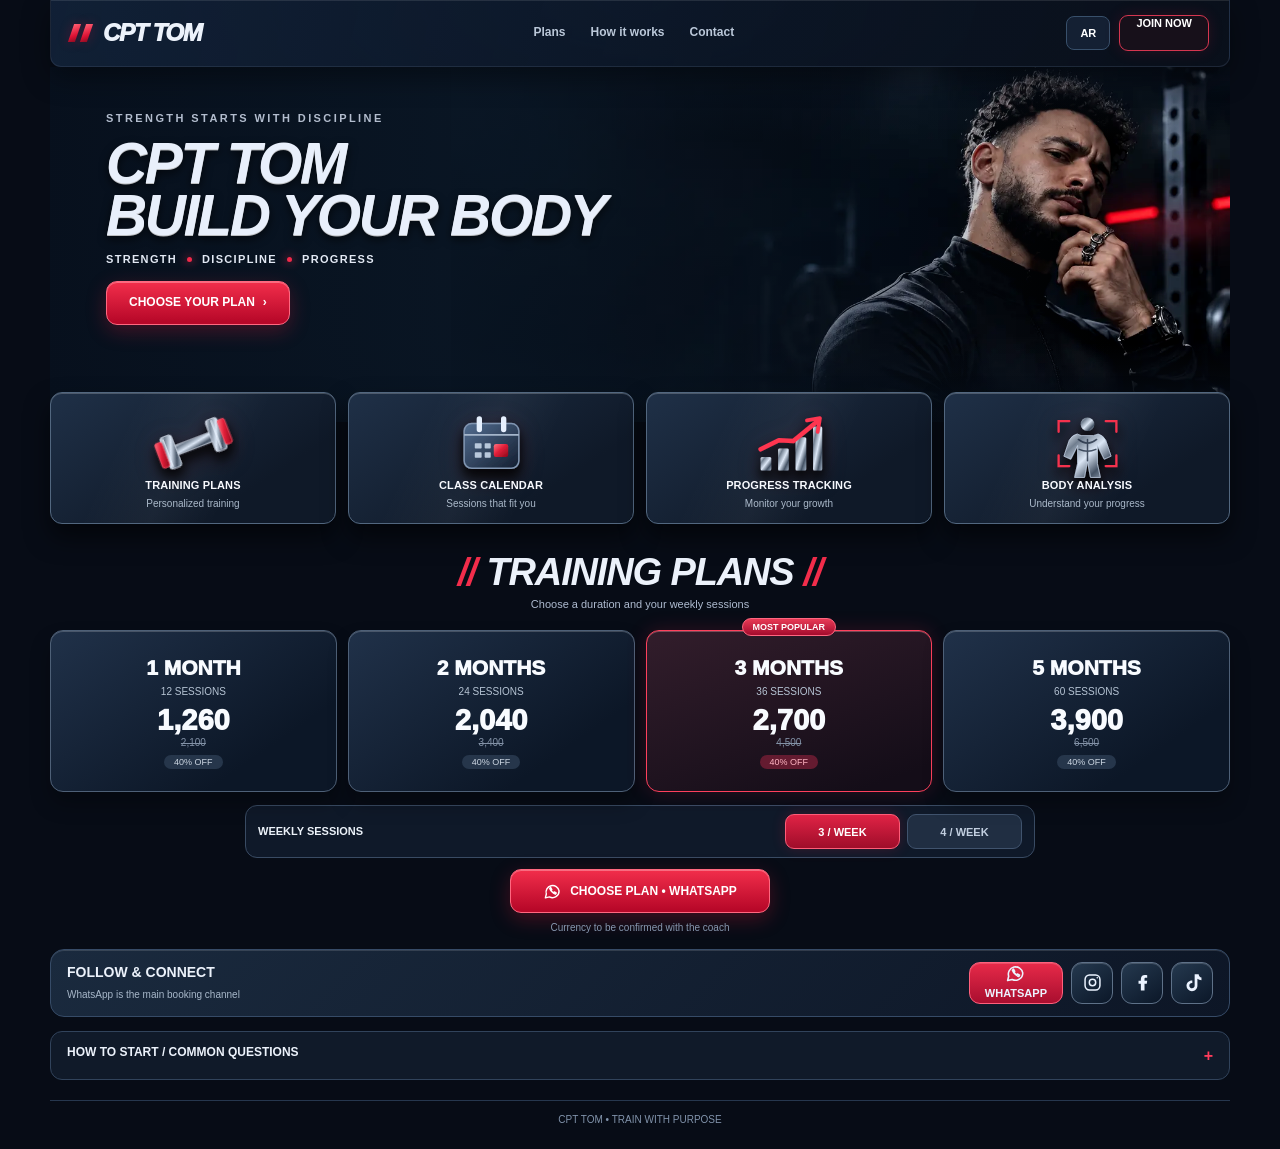
==== preview/index.html @ b7985b17 "Add isolated CPT TOM V4.3 interactive preview with fixed Arabic typography and ASCII numbers" ====
<!DOCTYPE html><html lang="en" dir="ltr"><head><meta charset="UTF-8"><meta name="viewport" content="width=device-width,initial-scale=1,viewport-fit=cover"><meta name="theme-color" content="#070c16"><meta name="description" content="CPT TOM — professional training plans and direct WhatsApp subscription enquiries"><meta property="og:title" content="CPT TOM | Build Your Body"><meta property="og:description" content="Choose your membership and contact the coach"><title>CPT TOM | BUILD YOUR BODY</title><style>@import url('https://fonts.googleapis.com/css2?family=Alexandria:wght@400;500;600;700;800;900&display=swap');
/* CPT TOM NOIR V4 - standalone visual shell. The legacy UI is hidden, not patched. */
html,body{margin:0!important;min-width:320px;background:#070c16!important;overflow-x:hidden!important}
html{direction:ltr!important;scroll-behavior:smooth}
body>*:not(#tom4):not(script){display:none!important}
#tom4{direction:ltr!important;display:block!important;background:radial-gradient(ellipse 56% 25% at 50% 0,#192a43 0,transparent 78%),#070c16;color:#ecf2fb;font-family:Inter,Arial,system-ui,sans-serif;font-size:14px;line-height:1.45;min-height:100vh;isolation:isolate}
#tom4 *{box-sizing:border-box}#tom4 button{font-family:inherit;cursor:pointer}#tom4 a{text-decoration:none;color:inherit}#tom4 button:focus-visible,#tom4 a:focus-visible,#tom4 summary:focus-visible{outline:2px solid #ff536e;outline-offset:3px}
#tom4 .t4-wrap{width:min(1180px,calc(100% - 36px));margin-inline:auto}
#tom4 .t4-nav{height:67px;display:flex;gap:22px;align-items:center;justify-content:space-between;border-bottom:1px solid #ffffff14;position:relative;z-index:10}
#tom4 .t4-brand{white-space:nowrap;display:flex;align-items:center;gap:8px;font-size:24px;font-weight:950;font-style:italic;letter-spacing:-.055em;line-height:1;font-family:Inter,Arial,sans-serif}
#tom4 .t4-mark{display:inline-flex;gap:5px;transform:skewX(-19deg);margin-right:5px}
#tom4 .t4-mark i{width:7px;height:18px;display:block;background:linear-gradient(160deg,#ff6174,#de1234 65%,#8e0d23);box-shadow:0 0 11px #e5153545}
#tom4 .t4-menu{display:flex;align-items:center;gap:25px;font-size:12px;font-weight:750;color:#bbc8d9}
#tom4 .t4-menu a:hover{color:#fff}
#tom4 .t4-actions{display:flex;align-items:center;gap:9px}
#tom4 .t4-lang{color:#fff;background:#142033;border:1px solid #38506b;border-radius:8px;min-width:44px;height:34px;font-size:11px;font-weight:850}
#tom4 .t4-mini-join{border:1px solid #d53650;background:#17101a;color:#fff;border-radius:9px;height:36px;padding:0 16px;font-size:11px;font-weight:850;box-shadow:0 0 15px #e3143327}
#tom4 .t4-hero{height:355px;position:relative;overflow:hidden;background:linear-gradient(110deg,#101b2c,#050a12);border-radius:0 0 12px 12px;isolation:isolate}
#tom4 .t4-hero-photo{position:absolute;inset:0 0 0 auto;height:100%;width:66%;object-fit:cover;object-position:center 30%;filter:contrast(1.05);z-index:-2}
#tom4 .t4-hero:before{content:"";position:absolute;inset:0;background:linear-gradient(90deg,#08121ffb 0%,#08111de8 37%,#0c1622a2 54%,#080f1900 84%),linear-gradient(0deg,#08111e 0%,transparent 22%,transparent 82%,#07101d70);z-index:-1}
#tom4 .t4-hero:after{content:"";position:absolute;right:1%;top:44%;width:90px;height:6px;background:#ea203e;filter:blur(10px);opacity:.65;z-index:-1}
#tom4 .t4-hero-copy{position:relative;z-index:1;max-width:640px;padding:55px 0 0 56px}
#tom4 .t4-hero-copy small{display:block;color:#b3bdce;font-size:11px;font-weight:750;letter-spacing:.22em;margin-bottom:10px}
#tom4 .t4-hero-copy h1{margin:0;color:#eef3fc;max-width:640px;font:italic 900 clamp(48px,5.2vw,76px)/.92 'Arial Black',Impact,Arial,sans-serif;letter-spacing:-.04em;text-shadow:0 1px #ffffffba,0 4px 10px #000a}
#tom4 .t4-hero-copy h1 span{display:block;color:#e8effb}
#tom4 .t4-tagline{margin:13px 0 14px;display:flex;gap:10px;align-items:center;color:#e3e9f4;font-size:11px;letter-spacing:.12em;font-weight:600}
#tom4 .t4-tagline i{display:block;width:5px;height:5px;background:#f12949;border-radius:50%;box-shadow:0 0 10px #ff3154}
#tom4 .t4-primary{display:inline-flex;align-items:center;justify-content:center;gap:8px;border:1px solid #ff6880;border-radius:11px;background:linear-gradient(180deg,#f22e4b 0%,#b80829 94%);color:#fff;min-height:44px;padding:10px 22px;font-size:12px;font-weight:900;box-shadow:0 6px 20px #ee1c3b42,inset 0 1px #ffb5be75;transition:transform .2s,box-shadow .2s}
#tom4 .t4-primary:hover{transform:translateY(-2px);box-shadow:0 8px 26px #ff183a65}
#tom4 .t4-features{display:grid;grid-template-columns:repeat(4,minmax(0,1fr));gap:12px;position:relative;z-index:2;margin-top:-30px}
#tom4 .t4-feature{min-width:0;min-height:132px;padding:13px 7px 11px;background:linear-gradient(147deg,#1f3047,#0f1928 72%);border:1px solid #52677f;border-radius:12px;text-align:center;box-shadow:0 13px 24px #0008,inset 0 1px #ffffff35;transition:transform .25s,border-color .25s}
#tom4 .t4-feature:hover{transform:translateY(-4px);border-color:#f55068}
#tom4 .t4-feature svg{display:block;width:105px;height:76px;margin:0 auto -3px;filter:drop-shadow(0 6px 5px #0008)}
#tom4 .t4-feature strong{display:block;color:#f7f9fe;font-weight:900;font-size:11px;letter-spacing:.012em;line-height:1.25}
#tom4 .t4-feature p{margin:4px 0 0;font-size:10px;color:#a9b8c9}
#tom4 .t4-plans{padding-top:28px}
#tom4 .t4-section-title{text-align:center;margin-bottom:17px}
#tom4 .t4-section-title h2{font:italic 900 clamp(26px,3.2vw,38px)/1.06 'Arial Black',Impact,Arial,sans-serif;letter-spacing:-.03em;margin:0 0 5px}
#tom4 .t4-section-title h2 em{font-style:italic;color:#f32d4b;margin:0 10px}
#tom4 .t4-section-title p{margin:0;color:#aebbd0;font-size:11px}
#tom4 .t4-plan-stage{display:flex;align-items:center;gap:9px;justify-content:center}
#tom4 .t4-plan-grid{display:grid;grid-template-columns:repeat(4,minmax(0,1fr));gap:11px;width:100%}
#tom4 .t4-plan{position:relative;min-width:0;min-height:162px;border-radius:13px;border:1px solid #4e6077;color:#f8fbff;background:linear-gradient(145deg,#203149,#0c1727 75%);box-shadow:inset 0 1px #ffffff30,0 12px 20px #0004;display:flex;flex-direction:column;align-items:center;justify-content:center;gap:1px;padding:15px 8px 12px;transition:transform .25s,box-shadow .25s,border-color .25s}
#tom4 .t4-plan[aria-pressed="true"]{background:linear-gradient(160deg,#321d2b,#140d18 90%);border-color:#ff405c;box-shadow:inset 0 1px #ff9dad5c,0 0 20px #e820442f}
#tom4 .t4-plan:hover{transform:translateY(-3px)}
#tom4 .t4-plan-badge{position:absolute;top:-13px;background:linear-gradient(#e83b56,#a40b2d);padding:3px 10px;font-size:9px;color:#fff;border:1px solid #ff6680;border-radius:20px;font-weight:900}
#tom4 .t4-duration{font-size:21px;line-height:1.1;font-weight:950}
#tom4 .t4-quantity{font-size:10px;color:#b6c4d4;margin-top:5px}
#tom4 .t4-price{font-size:29px;font-weight:950;line-height:1.12;margin-top:6px}
#tom4 .t4-original{font-size:10px;color:#8291a6;text-decoration:line-through}
#tom4 .t4-discount{font-size:9px;margin-top:6px;border-radius:12px;background:#26364b;padding:2px 10px;color:#cbd5e1}
#tom4 .t4-plan[aria-pressed=true] .t4-discount{background:#641b30;color:#ffb4c2}
#tom4 .t4-plan-arrow{display:none;flex:none;border:1px solid #4a5d72;border-radius:10px;color:#fff;background:linear-gradient(145deg,#1c2b42,#0b1524);width:38px;height:47px;font-size:25px}
#tom4 .t4-bottom{margin:13px 0 0;display:flex;flex-direction:column;align-items:center;gap:11px}
#tom4 .t4-frequency{display:flex;justify-content:center;align-items:center;gap:12px;width:min(790px,100%);padding:8px 12px;border:1px solid #394b63;border-radius:12px;background:#0f1929}
#tom4 .t4-frequency>strong{margin-right:auto;font-size:11px;white-space:nowrap;color:#ecf2f9}
#tom4 .t4-freq-buttons{display:flex;gap:7px}
#tom4 .t4-freq{min-height:35px;min-width:115px;font-size:11px;font-weight:800;border:1px solid #40536d;color:#c2cfe0;background:#202e42;border-radius:9px}
#tom4 .t4-freq[aria-pressed=true]{color:#fff;background:linear-gradient(180deg,#e02345,#9f0d2a);border-color:#ff5d78;box-shadow:0 0 14px #ef183b32}
#tom4 .t4-plan-cta{min-width:260px}
#tom4 .t4-note{color:#8797af;text-align:center;font-size:10px;margin:8px 0 0}
#tom4 .t4-social{margin:13px auto 0;padding:12px 16px;display:flex;align-items:center;justify-content:space-between;gap:12px;background:linear-gradient(135deg,#1a2a3e,#0d1626);border:1px solid #364b67;border-radius:14px;box-shadow:inset 0 1px #ffffff21}
#tom4 .t4-social-copy strong{font-size:14px;display:block}
#tom4 .t4-social-copy small{color:#a8b8ca;font-size:10px}
#tom4 .t4-social-buttons{display:flex;gap:8px;align-items:center}
#tom4 .t4-social-buttons a{width:42px;height:42px;border-radius:11px;display:grid;place-items:center;background:linear-gradient(145deg,#25394f,#0b1728);border:1px solid #5e7188;box-shadow:inset 0 1px #ffffff2a;color:#ebf3ff;font-size:19px;font-weight:900;transition:transform .25s}
#tom4 .t4-social-buttons a:hover{transform:translateY(-3px);border-color:#ff506c}
#tom4 .t4-social-buttons .t4-wa{width:auto;padding:0 15px;background:linear-gradient(#e72a49,#a90e2f);border-color:#ff607c;font-size:11px}
#tom4 .t4-info{margin:14px auto 20px;border:1px solid #31435b;background:#101a29;border-radius:12px;overflow:hidden}
#tom4 .t4-info summary{padding:12px 16px;font-size:12px;font-weight:800;cursor:pointer;list-style:none;display:flex;justify-content:space-between;gap:10px}
#tom4 .t4-info summary::-webkit-details-marker{display:none}
#tom4 .t4-info summary:after{content:'+';color:#ff3c5b;font-size:16px}
#tom4 .t4-info[open] summary:after{content:'−'}
#tom4 .t4-info-body{border-top:1px solid #2e3e53;padding:11px 16px;color:#b7c5d7;font-size:12px;line-height:1.75}
#tom4 .t4-info-body p{margin:0 0 9px}
#tom4 .t4-footer{text-align:center;border-top:1px solid #26374e;padding:12px 0 22px;color:#8193ab;font-size:10px}
#tom4 .t4-reveal{animation:t4-appear .5s ease both}@keyframes t4-appear{from{opacity:0;transform:translateY(8px)}to{opacity:1;transform:none}}
#tom4 [data-ar=true]{direction:rtl;unicode-bidi:plaintext}
#tom4.t4-ar .t4-hero-copy h1{font-family:Arial,system-ui,sans-serif;letter-spacing:0;font-size:clamp(40px,4.4vw,56px);font-weight:900;line-height:1.14}
#tom4.t4-ar .t4-section-title h2{font-family:Arial,system-ui,sans-serif;font-style:normal;letter-spacing:0}
#tom4.t4-ar .t4-duration{font-size:19px}
@media(max-width:720px){
 #tom4 .t4-wrap{width:calc(100% - 24px)}
 #tom4 .t4-nav{height:56px;gap:8px}
 #tom4 .t4-brand{font-size:18px}
 #tom4 .t4-mark i{width:5px;height:14px}
 #tom4 .t4-menu{display:none}
 #tom4 .t4-mini-join{height:33px;padding:0 10px;font-size:10px}
 #tom4 .t4-hero{height:290px;border-radius:0 0 10px 10px}
 #tom4 .t4-hero-photo{width:100%;object-position:60% center;opacity:.92}
 #tom4 .t4-hero:before{background:linear-gradient(90deg,#09131ff3 0%,#091421db 43%,#09132155 75%,transparent 100%),linear-gradient(0deg,#08111e 0%,transparent 22%)}
 #tom4 .t4-hero-copy{padding:53px 0 0 15px;max-width:270px}
 #tom4 .t4-hero-copy small{font-size:8px;margin-bottom:10px}
 #tom4 .t4-hero-copy h1{font-size:clamp(34px,9.1vw,47px);letter-spacing:-.045em;max-width:270px}
 #tom4 .t4-tagline{font-size:8px;gap:5px;margin:13px 0 13px}
 #tom4 .t4-primary{min-height:42px;font-size:11px;padding:9px 20px}
 #tom4 .t4-features{grid-template-columns:repeat(2,minmax(0,1fr));gap:8px;margin-top:-17px}
 #tom4 .t4-feature{height:94px;min-height:94px;padding:4px 5px 7px}
 #tom4 .t4-feature svg{height:65px;width:90px;margin-bottom:-5px}
 #tom4 .t4-feature strong{font-size:10px}
 #tom4 .t4-feature p{display:none}
 #tom4 .t4-plans{padding-top:20px}
 #tom4 .t4-section-title{margin-bottom:13px}
 #tom4 .t4-section-title h2{font-size:26px}
 #tom4 .t4-section-title h2 em{margin:0 5px}
 #tom4 .t4-section-title p{font-size:10px}
 #tom4 .t4-plan-stage{gap:6px}
 #tom4 .t4-plan-grid{display:flex;justify-content:center;min-width:0;width:100%}
 #tom4 .t4-plan{display:none!important;width:min(100%,215px);min-height:162px;flex:0 1 215px}
 #tom4 .t4-plan[aria-pressed=true]{display:flex!important}
 #tom4 .t4-plan-arrow{display:block;width:34px;height:45px}
 #tom4 .t4-duration{font-size:19px}
 #tom4 .t4-price{font-size:30px}
 #tom4 .t4-bottom{margin-top:12px;gap:10px}
 #tom4 .t4-frequency{width:100%;justify-content:space-between;padding:7px 9px;gap:6px}
 #tom4 .t4-frequency>strong{font-size:10px;margin-right:0}
 #tom4 .t4-freq-buttons{gap:5px}
 #tom4 .t4-freq{min-width:77px;padding:0 5px;font-size:10px;min-height:32px}
 #tom4 .t4-plan-cta{min-width:0;width:100%}
 #tom4 .t4-note{font-size:9px}
 #tom4 .t4-social{margin-top:11px;padding:10px;gap:10px}
 #tom4 .t4-social-copy strong{font-size:11px}
 #tom4 .t4-social-copy small{display:none}
 #tom4 .t4-social-buttons{gap:5px}
 #tom4 .t4-social-buttons a{width:34px;height:36px;font-size:16px}
 #tom4 .t4-social-buttons .t4-wa{width:36px;font-size:15px;padding:0}
 #tom4 .t4-social-buttons .t4-wa span{display:none}
 #tom4 .t4-info{margin-top:11px;margin-bottom:11px}
 #tom4 .t4-footer{padding:11px 0 15px}
 #tom4.t4-ar .t4-hero-copy h1{font-size:30px;max-width:260px;line-height:1.2}
 #tom4.t4-ar .t4-hero-copy{padding-top:57px}
 #tom4.t4-ar .t4-section-title h2{font-size:23px}
 #tom4.t4-ar .t4-duration{font-size:17px}
}
@media(max-width:365px){#tom4 .t4-wrap{width:calc(100% - 18px)}#tom4 .t4-freq{min-width:67px}#tom4 .t4-hero-copy h1{font-size:32px}#tom4 .t4-social{padding:8px}#tom4 .t4-social-buttons a{width:31px}}
@media(prefers-reduced-motion:reduce){#tom4 *,#tom4 *:before,#tom4 *:after{animation:none!important;transition:none!important}html{scroll-behavior:auto}}
/* SVG icon definition sprite must not occupy the first 150px of the page. */
#tom4 .t4-sprite{position:absolute!important;width:0!important;height:0!important;overflow:hidden!important;pointer-events:none!important;opacity:0!important}

/* Desktop hero headline remains two lines; keep the CTA visible above features. */
@media(min-width:721px){#tom4 .t4-hero-copy{max-width:750px;padding-top:44px}#tom4 .t4-hero-copy h1{font-size:clamp(52px,4.45vw,67px);max-width:710px}#tom4 .t4-tagline{margin:10px 0 13px}}

/* CPT TOM V4.3: premium Arabic typography, precise alignment, and anchored LTR geometry. */
#tom4.t4-ar{font-family:'Alexandria','Tajawal',Arial,sans-serif}
#tom4.t4-ar button,#tom4.t4-ar a,#tom4.t4-ar summary{font-family:inherit}
#tom4 .t4-brand,#tom4 .t4-tagline{font-family:Inter,Arial,sans-serif}
#tom4 .t4-nav{padding:0 20px;background:linear-gradient(105deg,#122239eb,#0a1423d9 55%,#0a101be8);border:1px solid #3d4d6266;border-top:0;border-radius:0 0 11px 11px;box-shadow:0 10px 28px #0006,inset 0 1px #ffffff1a}
#tom4 .t4-hero{background:radial-gradient(ellipse 60% 80% at 90% 15%,#182c45 0%,transparent 80%),linear-gradient(100deg,#101b2c,#050a12);box-shadow:inset 0 1px #59708926}
#tom4 .t4-hero:before{background:linear-gradient(90deg,#07101dfb 0%,#091523ed 33%,#091421a8 54%,#08101a00 90%),linear-gradient(0deg,#070e19 0%,transparent 22%,transparent 79%,#0c17297a)}
#tom4 .t4-hero:after{box-shadow:0 0 30px 10px #ee26433c}
#tom4 .t4-feature{perspective:450px;overflow:hidden;position:relative}
#tom4 .t4-feature:before{content:'';position:absolute;inset:0;background:linear-gradient(115deg,transparent 26%,#ffffff0a 46%,transparent 65%);pointer-events:none}
#tom4 .t4-feature svg{transform:translateZ(0);filter:drop-shadow(0 8px 6px #0009) drop-shadow(0 0 10px #ab2b3b22);transition:transform .4s ease,filter .4s ease;transform-origin:center}
#tom4 .t4-feature:hover svg{transform:perspective(280px) rotateY(-9deg) translateY(-4px) scale(1.04);filter:drop-shadow(0 11px 8px #000b) drop-shadow(0 0 12px #ff3b5f52)}
#tom4 .t4-feature strong{position:relative;z-index:1}
#tom4 .t4-plan:focus-visible,#tom4 .t4-lang:focus-visible,#tom4 .t4-freq:focus-visible{outline:2px solid #ff748c;outline-offset:2px}
#tom4.t4-ar .t4-hero-copy h1{font-family:'Alexandria',Arial,sans-serif;font-style:normal;font-weight:800;letter-spacing:0;line-height:1.45}
#tom4.t4-ar .t4-hero-copy h1>span:first-child{font-family:Inter,Arial,sans-serif;font-style:italic;font-weight:900;line-height:1.05;letter-spacing:-.04em}
#tom4.t4-ar .t4-section-title h2{font-family:'Alexandria',Arial,sans-serif;font-size:clamp(24px,3vw,34px);font-style:normal;font-weight:800;line-height:1.4;letter-spacing:0}
#tom4.t4-ar .t4-section-title p{line-height:1.7}
#tom4.t4-ar .t4-plan{gap:3px}
#tom4.t4-ar .t4-duration{font-size:18px;font-weight:800;line-height:1.7}
#tom4.t4-ar .t4-quantity,#tom4.t4-ar .t4-discount{line-height:1.55}
#tom4.t4-ar .t4-price,#tom4.t4-ar .t4-original{font-family:Inter,Arial,sans-serif;font-variant-numeric:tabular-nums;direction:ltr;unicode-bidi:isolate}
#tom4.t4-ar .t4-freq,#tom4.t4-ar .t4-mini-join,#tom4.t4-ar .t4-primary,#tom4.t4-ar .t4-info summary{font-size:11px;line-height:1.55}
#tom4.t4-ar .t4-social-copy{direction:rtl;text-align:right;line-height:1.7}
#tom4.t4-ar .t4-social-copy strong{font-size:12px}
#tom4.t4-ar .t4-info-body{direction:rtl;text-align:right}
#tom4 .t4-social-buttons a svg{width:21px;height:21px;display:block}
#tom4 .t4-social-buttons a:hover svg{filter:drop-shadow(0 0 5px #ff486570)}
@media(max-width:720px){
 #tom4 .t4-nav{padding:0 9px}
 #tom4 .t4-hero:before{background:linear-gradient(90deg,#07101df8 0%,#081321ed 34%,#0813219c 64%,#07101d00 100%),linear-gradient(0deg,#080f1a 0%,transparent 30%)}
 #tom4 .t4-hero-photo{object-position:60% center}
 #tom4.t4-ar .t4-hero-copy{padding:43px 0 0 13px;max-width:262px}
 #tom4.t4-ar .t4-hero-copy h1{max-width:245px;font-size:27px;line-height:1.47}
 #tom4.t4-ar .t4-hero-copy h1>span:first-child{font-size:39px;margin-bottom:3px}
 #tom4.t4-ar #t4Headline{max-width:235px;display:block;direction:rtl;text-align:left;unicode-bidi:isolate}
 #tom4.t4-ar .t4-tagline{margin:6px 0 12px;font-size:8px;gap:5px}
 #tom4.t4-ar .t4-hero-copy small{font-size:9px;margin-bottom:8px;letter-spacing:0;line-height:1.5}
 #tom4.t4-ar .t4-section-title h2{font-size:24px;line-height:1.65}
 #tom4.t4-ar .t4-plan{min-height:172px}
 #tom4.t4-ar .t4-duration{font-size:18px}
 #tom4.t4-ar .t4-freq{min-width:77px;padding-inline:3px;font-size:10px}
 #tom4.t4-ar .t4-frequency>strong{font-size:10px;line-height:1.5;white-space:normal;max-width:125px}
 #tom4.t4-ar .t4-social{padding-inline:9px}
 #tom4.t4-ar .t4-social-copy strong{font-size:10px}
 #tom4.t4-ar .t4-info summary{font-size:10px}
}
@media(max-width:365px){
 #tom4.t4-ar .t4-hero-copy{padding-top:39px;max-width:236px}
 #tom4.t4-ar .t4-hero-copy h1{font-size:24px;max-width:225px}
 #tom4.t4-ar .t4-hero-copy h1>span:first-child{font-size:34px}
 #tom4.t4-ar .t4-frequency>strong{max-width:98px;font-size:9px}
 #tom4.t4-ar .t4-freq{min-width:65px;font-size:9px}
 #tom4 .t4-social-buttons a svg{height:18px;width:18px}
}
@media(prefers-reduced-motion:reduce){#tom4 .t4-feature svg{transition:none!important}}
</style></head><body><svg class="svg-defs" xmlns="http://www.w3.org/2000/svg" aria-hidden="true" focusable="false">
    <defs>
      <linearGradient id="steel" x1="0" y1="0" x2="1" y2="1"><stop stop-color="#eef5ff"/><stop offset=".23" stop-color="#707e8f"/><stop offset=".5" stop-color="#dce7f6"/><stop offset=".76" stop-color="#455365"/><stop offset="1" stop-color="#a4b3c6"/></linearGradient>
      <linearGradient id="redMetal" x1="0" y1="0" x2="1" y2="1"><stop stop-color="#ff7280"/><stop offset=".45" stop-color="#e21f39"/><stop offset="1" stop-color="#8c081b"/></linearGradient>
      <linearGradient id="blueSteel" x1="0" y1="0" x2="1" y2="1"><stop stop-color="#536e91"/><stop offset="1" stop-color="#131e30"/></linearGradient>
      <filter id="iconShadow" x="-40%" y="-40%" width="180%" height="180%"><feDropShadow dx="0" dy="8" stdDeviation="7" flood-color="#000" flood-opacity=".65"/></filter>
    </defs>
    <symbol id="icon-dumbbell" viewBox="0 0 120 100">
      <g filter="url(#iconShadow)" transform="translate(60 49) rotate(-21) translate(-60 -49)">
        <rect x="24" y="43" width="72" height="13" rx="5" fill="url(#steel)" stroke="#d7dfec" stroke-width=".8"/>
        <rect x="20" y="27" width="16" height="44" rx="4" fill="url(#steel)" stroke="#d7dfec" stroke-width="1"/>
        <rect x="11" y="32" width="10" height="34" rx="3" fill="url(#redMetal)" stroke="#ff5168" stroke-width="1"/>
        <rect x="84" y="27" width="16" height="44" rx="4" fill="url(#steel)" stroke="#d7dfec" stroke-width="1"/>
        <rect x="99" y="32" width="10" height="34" rx="3" fill="url(#redMetal)" stroke="#ff5168" stroke-width="1"/>
        <path d="M24 30v38M92 29v40" stroke="#eaf3ff" stroke-opacity=".75" stroke-width="2"/>
      </g>
    </symbol>
    <symbol id="icon-calendar" viewBox="0 0 120 100">
      <g filter="url(#iconShadow)"><rect x="24" y="23" width="72" height="59" rx="10" fill="url(#blueSteel)" stroke="#8095b1" stroke-width="2"/>
        <path d="M24 38h72" stroke="#a5b6cb" stroke-width="2"/>
        <path d="M44 17v14M76 17v14" stroke="#e6f0fe" stroke-width="7" stroke-linecap="round"/>
        <rect x="63" y="50" width="19" height="17" rx="3" fill="url(#redMetal)"/>
        <g fill="#b8c8db"><rect x="38" y="49" width="9" height="7" rx="1"/><rect x="51" y="49" width="8" height="7" rx="1"/><rect x="38" y="61" width="9" height="7" rx="1"/><rect x="51" y="61" width="8" height="7" rx="1"/></g>
      </g>
    </symbol>
    <symbol id="icon-trending" viewBox="0 0 120 100">
      <g filter="url(#iconShadow)"><rect x="22" y="67" width="14" height="18" rx="2" fill="url(#steel)"/><rect x="45" y="56" width="14" height="29" rx="2" fill="url(#steel)"/><rect x="68" y="41" width="14" height="44" rx="2" fill="url(#steel)"/><rect x="91" y="27" width="12" height="58" rx="2" fill="url(#steel)"/>
        <path d="m22 57 24-12 19 1 33-27" stroke="#ff3550" stroke-width="6" stroke-linecap="round" stroke-linejoin="round" fill="none"/>
        <path d="m83 19 17-3-3 18" stroke="#ff3550" stroke-width="5" stroke-linecap="round" stroke-linejoin="round" fill="none"/>
      </g>
    </symbol>
    <symbol id="icon-body" viewBox="0 0 120 100">
      <g filter="url(#iconShadow)" stroke-linecap="round"><path d="M22 34V20h14M84 20h14v14M22 65v14h14M84 79h14V65" fill="none" stroke="#f5334d" stroke-width="3"/>
        <circle cx="60" cy="24" r="9" fill="url(#steel)"/><path d="M46 37Q40 38 36 45L29 66 38 70 47 52 47 76 43 94h13l4-21 4 21h13l-4-18V52l9 18 9-4-7-21q-4-7-10-8l-6 2h-16z" fill="url(#steel)" stroke="#c6d5e9" stroke-width="1"/>
        <path d="M48 44q12 10 24 0M49 57q11 5 22 0M60 44v28" stroke="#152337" stroke-width="2" opacity=".75" fill="none"/>
      </g>
    </symbol>
    <symbol id="arrow-up-right" viewBox="0 0 24 24"><path d="M5 18 18 5M7 5h11v11" fill="none" stroke="currentColor" stroke-width="2" stroke-linecap="round" stroke-linejoin="round"/></symbol>
    <symbol id="arrow-right" viewBox="0 0 24 24"><path d="M4 12h15m-6-6 6 6-6 6" fill="none" stroke="currentColor" stroke-width="2" stroke-linecap="round" stroke-linejoin="round"/></symbol>
  </svg><script>/* CPT TOM NOIR V4 clean public-facing UI. No payment gateway or login. */
(() => {
'use strict';
const CPT_HERO_BASE64='UklGRgxcAABXRUJQVlA4IABcAACQkQKdASoABdACPqFOoU2mJC4sIjSo6cAUCWlu41PnnAdYsZ2m9i3JNjsLFbMDMwLP2V9XPzrodu+Fdxr/G8E4be14QEcW+/uOzyBOGxoB+Tf/xeWPyy+A4PVDbquXeG3Vb3kOmCPIdyre8h0wze+J1M9FrcCu38h6GjuXiuHDF//xNQ/[base64]/4yK6z0s8pkzzHlxKB1wthqD766j5Pj+l4Ux2+IMU1Q21RTazDMQWCdpvPhqYK3g/iHTBR0Sd64qq3VoPESSz4d9EkcVx8+fJQqYJ1FXvPCrDNoGFv0dwm1Gn9VAOPusBeOY+XjeJVoJXcTUbyDHWn4PfqfyJeYWAbFZAn4TdI+Pm5fjYGr+hzKw7lW95Dqzg7k51DAd6j9kTO/jB49mSLdXSJ7oWH63l7wSDhMX+z0GAeIyU8GV6Ec5Tv/5TX61ujGOZXvs+ORzoXbkxH5XWjl1BSzQlzExQjAg/QaXvx2PK8+RVP73uTs5A2n8nOcvJ/ilaxTtg0DsJhL/7T+LdH3QojT3xlKbAaqm6re8h1ZrPNvRBuJ0lPkKGnbX1DuibY68WI6oKxv481PKAJ2IGjKA0RHEcgU0zyNT7RNANS/7q4tuRhf3vGIqaB8t+jEpqR5G79R7N6RXwklBcQLDGecT/KstLJl2ot7YaWw9fao3Su8q4XQHFjceQ7lW+NiN/857e8VxERJGopEAusu+obYQAOQY6vkJ43vNR5HDfSb4JcZOjJQIWICq7C10HVAO6qSanTWNi2HsoulTWqaazZiwpFGzN5Kr94YF4XciEniOlMHH25tFKZ7VF5evJ6qrnNCFGR+zxUiHTJSbSxBdVCpOxEQox/0ixFYOSeBzXxeSYKur7fv7dHgHkKlsQCeQZmrWElyFn+H487j3uhtZLhvd0xdP3EavO/aWfy+xyDx2tkuOIDMzxA+yXlb7FlQuZwHN5I77asZoTEeI0Etmg+AbHn6aNNBl9RJr19tevEBaS9q8U7+1s/W5ovw22joCyrEe9e1bvcpDodfFcY88Q+NgreoGLoe1rxXK/lx3SOeQ7yIh3KuCEi01KsCy+SIeSZde9g7f10IiV3ClHLuKtTnADzP4oIMe1QbNzb3b7N6sQ9hWNIAcCE00q0IG8JGdPDSrhB/mNBujKRIrbiOk8fPpvhDgYZjV/7B6r33LL9dBAA9IXGSQ/BIWfzpf42qBGFyrqxTSeHhS19/xzW8PUuQu78mjc4Mxju1PLy2yFJKTJ92dNhYJGnF1/2/Tj/NzUyc+VS896ilIiH+lzmsI9Lx22A5DyjoiWsn7yrSmHBvf1cJj3XFJARqWoYVUiPC9zoS6a5PZV8zW4FgRtEMIoAs++rITg/drBGR6p/Jxtsdj1SNjtBHwqaYn9E8CUoI6/9SE/AlV6iHzwBYnlRr9AhfgrqAyNhGMAX47O5IJnv6a0zOdHo6f+67cQMSEXhLMiRn7nHpJ+0SKQYHCgGafiu19Vm2RZ3cbmBv+oYfhwWDSQytb4dsYK/LC9NqvgqcTYlY1JXhLc0NTOtSYKIKFjZI0MrIG2yJYfRZB7+qNKCI470XSWvWRQM/cXQNG35H5/Kg9P0+76xBEgLpxXmHQeMErup3IOssPO8DVhN5ocY7oIb3V+CA9yd39h+Y2UrRjaTzDrz4amUZBwBHnAd/bjFTzuSfftBqQ5qkkx4HjQ5CmSKb/oXAH8756mkTmcGvm+hOjtWAldYWZo9lklh3VFYYP2pvS4uqweu0j3pxqF8iVfRZ36Lm86QZaCNnmiPrEQHNW4I2Zfk0eiA2HoHhfSP0YpKur2MAAJbTyK5DRQr19OLKHtr7HAw0+vxNE2X7uNlA44m18WYj5rM070U2/0OnwsPsjOWcLRMGiUL/0D9Q9j1dHjddOJSx9BKu65Zg1E3whXjpKsg8Vb1QJiK/g3gMEeRdXkPnvCPJVn+L53eElnRAy5w0cKWEDvkZLl3rOMQddn/2tJYqbQiBwrbpqkfGfkqk2JoVVrYIPCnr7sbWLli0atvLauxDqhJ/yQLB9E65QL+WZ9T9+mfyyfyXc+xAFwsTlWOPny/[base64]/[base64]/muVyqjtSjH85GMOGQsiO6TVPcPM8iEXaNdZLJTsl03d2PfvnPeLhxrZQuUz+XJeK9TNdsIjm47UXG3T+PW+ijj2dajm07Iwa2WjjEy8Kl+62/[base64]/dbDYcTPVsseN88dkemHcW3GTgniZTrcdUKMXh6XVugigy2lNdSFhN/cxqyUmZjoTtvvm7UrCxS8C30Y//BvKOxli93WFTDyvaQtsPLEujB3wVLrS5JUldaGWtWWbRlo9h9za0+0S2GUqM1njHqP9TZ9UBgeyUPW7qmk0PUPHc+pUAmd5eOoQZZE/qGembZzFHmWD8q4ICLqUdI3B2D6RRhsGTBQiowO8xA63rWFw5q0OwMmIQBFQ6QIfIKV11I8fXxh05+MT/0H6GSFcJZkw28tAw21T0N2Cwuo7j9iyHFlrcsg8kcqVfF/seAZQ5KZTPmpmuhFGApeJhPZWkK+JJbE33J1HOksZ+9OFVqQc8iDhUDEelUPbR318C9qh3Rxkl/[base64]/OYRf1xF574S2l9weCWWR0I/5yekirk7uRtyyefQlbwNDTRrB9u+liwDgnVXkNtQu3Xp93/CPYv7rtv8Mau/IPsVeOvUy7/NphPtY9IOVsbA02513pUJ5J+eDVXjgUfps7ZebJGLkyc/BZ/iQgXwD7wxK08iBOeVnkX9GeJFQUwr1m8PocNX82zj9oSieCNcvkvejM8G1bTtE+G/i0s6xu9bpbrKVQMHm8JmiHtb+iCChJGeahDOdCbmUhZSmVufSFla/Q88pOmoGFTo03LmAiGRdQOT39fPyB2QdE5Gf+RU7LnEKv4p9ler+OwaQKMTGigb78Mf5DyXVAndQa3Mxzkn7HHTGGUfbwzrLx6MVH+rOf/t4IdCKxnoqvwTKMUqnsbPQG4pJO2Wlq6QTRRZq8DmRESin0WlS3B1KUss4b6byXInhdEM+nBhORe/q+NKi9aUS5ilWR9HGax07Kflurs/rffzqpxg3vnk0ydDkl2mgMtp0ypYfQP9Krz+v5MYdbtzAg/8QTav0745uX0mxTIB3w27zgXxV3E4JPnBYcuf/1HXn2z5kANdvxkHMr3aY4NUqdahv9JK8MAhaAD6KSvzKcISXAG0wj/t7Mwb0cTFB0pY3OXckylUFOPheJzVQ7/[base64]/7HTACMf4wEQWNbl8N/EKzQyfweNL4BVYhuLoIjyL2xU9neNOVISVqZWB/rsuFvVy/CDLw4un1okrHgePjONvUChNoLlc9/5YV+o/xdNrtyH+SesPuVM1dQy5JiP1O3cD06yBkvSNoCO+F0Gg8MSHSEGiFbEg/+M4+1w9RjxSXtbym1mV331gTbAnCcrcTCH/IwZUyzGGQb7zivmBIHJxevCAPLvpJbwA+ComSkTa9Fcwb29NN6eKPmQ9QMcp9QgQl29k7yHTBIBpzH2/Gf/NF/Xh6lYC+4FeqkijZdRbIW3p4zZaAluxBdqk6cAW/qfLTvjhXxbsTx/zknhdc1E0x9NdXfb5/KuIZQMJxHe0oHH74IQZ5PaUi4CuiUQFp+fq+2vxu6gn2tQKS7bxv8vVE0nNRaLbtBZC8z69D9K1TDDlLR4HLcYGS4ulxoJqOHdVViJoBPfjKxLJRPx1DDiW/dMScZYYAj0eNfujxD3aNUXeoaIGurl5mIWsq7r3NjGRVORSKsnaBYtrtFykzh5wQGMy81+xdxm/5xyf27zOnt/hwObzAMDl2coktVsepoOrES7XdMt9pJ3xFzW9xVPB/fAJXFrMw3Xcx9wDzMe0/Qo3lxWjY+j6DIxIcPfDTvZpEPYe+SUQAeTssQrXpIAgupIMKhEGll/R41Ya5lYLtOIKBy0n2bK1gaeEozdwq5Btzdtv6g3YyFEqx2hnZ3K4OMvyQwvsAT9+iky+UR4z8Q6aqPZrnkQrNdoEbJMpkA9/7MATbjZVnqGrHEaMO1rPE0kDwfBMJ4QoZl+Ezw4VxUviFkPJronW2N1bWS4ARh1ujFMhq1QOTkfFdekgPEXV5DzXgdMEeQ7laZza7qmR18BWNj0ryGanbtjvFgCYXtlZDoJlHuGlYcF69iHHaV7wD+rhCzbE8bP+Xo2TIbwUh2ALMvemmhPGea7h/[base64]/[base64]/wQSSpSFLgB32YZspae+5v27yx9n3wQu8EisQb/[base64]/3rDZQGlNSLRI+BLVhTCbdDFe/0s+MafXe9MgYsieleJac5TsCpkO4Iie0eR2QpHSAKImmKZj7hO84L5R1jxIUJMg+AyWG0d7sBRHAfnrR5H2+N2LydSJfGEIfk0pDD6Bmxa4sxTRIT0UWVRgCbYaPvs8CW+LSLut/NRJn0jfObl89Ocz6pxgEDttH34rMemz3EpMw33jAtsXtQ297xHw8QRS450ZcszBHxwR86R0znekF/Q+XBrzAObm9RkCwO9u5Xyn9QPiq+tNbbowFvJPq9nt4CGlKW9Gdb5UclGM3WxrnXAijQ8VfNICAADiEnvJwaZF5Fpmzt3qGDuZqeGQ83SUnEHswmoUoJwIpe/eX6lKD6TtD0q+PshVqzOK5Szw2l+pVviA4HGJl6DwbQuqedHz8iAKL1+pZUxugAP71No5T4M6wzG8R8mLvgsMjgh64n+pM6g8w89WGvlllWYl8A8yyJbVweDWxQIC8aabF9PypDekUQIaxoGKMkD5k/niRiYwark5UbMsJtPqu2xX1vBV9PhjIS0DE1moQcrOf87k5IC4Yej0QnueAZTvXQFpbdeWZ0bChvxI9SReZ1jUwrl1yaMOg5izgd7dDByduTmFeVQZmEcdSQ+a/mHjMrAJ3Bx2XWa8TlvskHM/J/+UxdZa39lRHZqoWZA9+gAaqT5O5g2EYZk0UxHx3JxI5chmlHZ+6fN/19N7GUllAU641wAykzA0bxg/GbdXAtXPYo+QAAAAEg8QHNPeFuCh97TcD9V5iBDFeSCNshG3m4QoTgAdXLpDGqrblTrJ1iiG/Kddru3u9VvXMFEtcA2jAisDBNwu0zvQdp0sZT3cIe1IUU5OSNrPZZOTij5hDsZ2MW68wX3RZB5WH0eqYE2JwN1oujNBebrsKMXpdms5MYHIQS8bjEUDuSN26IFPT2FqxoiqqFRIyf+uAo/kDEoxahUM5q4H0+yMgACNAN/A/bHsM1j53lx/wlABuvpp6NEwhGPMFIcvDR5yyhmSccQCx0xrEPOHm06bWvBD+qDJpPKdjOh4tYPqEdZrrkQYBCxBKwQYo1uHdRJue/+VKd4PxRipvEHlhuRUiQwSnR/T6rzIX6Tih8tow4WmtYkaUyrCkaKgTBR2aN2n0wAbLwRo9w1KGHNFhB3aT5ABfQL5E+itlbWQHBVBM1dOUMvbwF4vE6xnew9LTh15c04/8uLm5pHU5wXHUIIPNN2et8CngVpKhfxMo61TaCd4w4UdR2YDQQA20ls+8UuWbGHP7DZiRs0I/p/yuSWcMh5ZG0+mHUhhvpqAqMGo5+HFjOWp4xggkTeqbOFNWWkoaR/cs79ZX5oUxiEfAVYct2J3gxo6KxlhaeetCjGqtSIwovnOxtgMrsXBcYsWwhxWDJ9FDpmHzPvNPxpfEXUgtXew8pk8oqjQISjSbPuHu7poTsDfns921xtqdrK18XmHmtlMusTkYqkiT32pSZ9fpX/vGuTLa79/mEhiERM6RK0Cxh3uiVDxZYleIoiDboIsJwowUNEHbD1Vq7P9MdSbMFEKyq+E+FglEYKA5Z5JoZ1OwX/q+vsYQskk+emmXDNfhWCIL6rJq/9EuKZlAfhXJCyimPs/[base64]/US01vwNoln+MluDvRZtJrO/oMygqdsquuWwLaHbeDIQr/yAQgNe/R3ZvGVuvODPkGwFmQ9Wpr6WaohxmIHQuDkLasbJei+ONV+r9TQbTt3r1Q0Xeex159ag6kPnK9VYkRwJ69NN43ID6b4itDA0LIT1KmVV7HwXLbabb0djLC9pK+uIBiwnbTGbeuhrdTimR7jy2p0/pfrOEZaLTUvgITgGS/MVgvd/Ow7KE1jcQwz1dLzZ7J8u6kKQH/a0N/z8/AM7x4Gzqn5LTNGS1sYqZBQfkNktUpVSP12NHgkp8lNzD4AlQKzduS4SRpkKsrY8bSnyvKOZCnQGPpai4OZp/wZiVAcZS9lql3o7jP+AcULO8U/[base64]/d2RSHTt9Tbppti36mMH9Vl53CHQK6NbMgNB68WzCe8IgQ7I9txi+zoBcrd0y4vMouO18AAAHtAs8XJzXcCapoRnoSvE4EiRGd5Y/[base64]/+3t4UR3sc4T0OoFulioa9QtM9rdMmmS1J4PMqUaYS1IBxssirZPXntf7O62fsRSXQ/FQYmWqNpbAHT6wJP1Q3rHLw3HTu9Umm1tM8Un9zd7Qf5z+6/2pX4LapesIbmYlt09lFKR/gcNsDAKUl/khF3FlB80WuJCUHWIQ9fNCYpbD56fXd9xCLqh0M/[base64]/B2v4QtcdBIXh81OjZLhEYUIgM0mVjP916/UHjkuspBOcYvtJDlWesSac6QIfioOQLws4jiGcth4kXjoAcP/7kcojCp1RXj22Nr1bAGof0ivIZTMRappO78AI7yQkIvnVA2VZyjLU6U6PrVsJMWzvGRJfEnjofzDbRwYryxl2xLYbzz+MnfD7wPjeLpBd3xwerai9DZqpZV6puMW8HxTS5zWofsN0TSF3L5PhVy/gxxzvL10iG8HjoDTFCYbvhTMzgkb4P46nNGooPIORSlJWM3fFHADUksHghCk17LW9dyuG4sFTTH703jQWMDFppxYIhYVm5TShLiR8ZAfdjmMJhs59P3kP/WxHYxFOZ56M0vSUEdFBZC9sbRbl+O6Ywxqm+6UdX8x5k6G9teSLdzD/etdmMDayVy9hsvrqNzwX0mFlWcnB26RdQEmZxm4gyGpgfC4pn6Idzy/[base64]/hsW/X3e6pTcgDa/iQ/fo7ZPXMJAy3P7vzr0BFkeTdNXeJEFpJsCpbbXPcAicbeoh3Vze3e76yKIA8gAW6WwFtQQA1J329Fp39TyVPzZC6GtZgHuLkFeBIVvnhWiVB6HX3yo6n+LkknLDgUPfiXxaJ4lKm1Qdu6/Wvb6T3thM+EjF3/ttEWSzVPUVslOyOGVR8bQnQ5TCMzDVaI4PKv5sn2AAp3npPpKmNEIxfDlJ0VXBxaSZv5RN78KYeVAs7y5zWFZWtf4gSRlRsIWeVxFhZGcvlinE0Or/5qHFbR+W9Tdo0MRu1L2JhDz9zSn/CMqQzOCBnSY8O5mhSONFHy/zwUq9hCqXlzdkO6gQQJkYFAazmcw2RlrvZvE5SSweK59wKIq0hsdV9l+rDvrHflmOwT6TypJXfI+wW5bib/Bk/HsazU/OaThLVNvuWZYWTcQSicGO9xA0S0y2JvInzA7DTc/RvbrmfO5Tbio95PWL8waAUlmvTbotpB7fLKSw719NqrD9XzoXXBSyRx9abMZnkVIh9XV7xXeTbP3h5EtfbIS5RLBjTYZRzhWOpmNBzIIvT2nbL2ZJjOObCHFZEBWAQgrFNCi6znhZ8c4wbjCuGbwc90pRkQ6+MiKXYK4z/miQRvHNfD28ZoZs4H8lDECTBAJIdBVBFdpTcNa5hYRxTPYdbqpdHueZ9p2n4pTNhnMZPRULuWkA+S9GnNEKDzFrHPXx1jPSEpj4Pv+P0fmpyNcgMMtbW0vIUpUW3JMp6uEJYmRjuHDbA7Id5p5cB2XgNVhHJ3boM1diTbsD1ZuUcOQVCPDORsg7DFJ002ELs/m45OiwG6IwPhIC52QekRj0Jbsv8CN38daAASs1xS3Ce0TUejXESWPxxymL2YGkrBQV6W8GenY2FIKZZ8YiOrtjE8OoW2Q48xMt6MW2EBGAAWeFfWKIEOY9FiDRcqKXblPOBmIM2ZxmdMCHqupzU5525yerz8T486RYNJ9HjD1LlLsmC4/vOo5k8HftI06fF4FSwloW8atwtzeTxB2B2fqLs6CfEhrXEOdHQPt7oL2ilDoQR2aOS1ehrbWURrpEo3Bp+yEKx2gnyqJVHB2E2WA6Gy9zDCGptUTJ85bTmgFLdOvfGzGjLSne22ST+GxeWhzz9U4KiPw/PnYzIyfpr40ASKf18GJcUpfgOm/Uhmytg7weodkjwWrp5CLsKkQ8bKoamETGjTRfza8Ce0jDRshiHuSh1C8LHERJrwm93/xLZbx2e3391qX1nFdFcHnoUxz0kj/hTRYjYRSYn7cjsGl6HgQHrpNf1dcRZX+GHcSbZO5PUtAEi9lyTEztsj7QU/9+xrONpVeHsDnZRYNR7Uapcwhyr6CWyoFhc8Udy6uDDCaNjMwC/bVhQhGDwt1s6wYZ9kd+oVITQFbdJPzE4y7OA3CyHO2SfsBB2eA6Bg6Vh3eiWmsi3gFTY+9l0TuMmMhhrSunup+UDPGn44BHudPOJrzfMjWSBn7bqe/+HXXxDBccV7QWOrVWdW45j6G8AAAGD4QCOJpSjj1CuBZ2SQzRzTNBdKRlxRPIqUzbZCa37duB7XGdOCjbo0w9q707po/lctUYRjEKr3253zSVGw+Bugs3bKJJggPFSnMcjbRcV5spffk3eUOGM/qvW/qbaDk2uVzsOIDCTFlduueIBihyBphP1K/PIVAsYk/ri4yygoNT9odAOYrMFkUZoW1l4fL5WAvcnstb6IT9bxi64RoyvV5iCDM6C0F1ztRlWJkK77PRbRgGKuiygiVonFiLkQ8ZF+XFUVB3BicqB5Q8rA95UCNoP40rF1F3Pi2VGwP9atJOuFm3C/iBXHXulImVcrAQbTfdjAv9I0ABmnJJ3GajtVaA+8Wv91NN0dV4UiYWIF5sa8sIQTtTtw9tUJYMmVGx2aym/++rjfcdRtN5TahEufzsDTAKWUPrV+b0CFvWUZknKFjKM7gDntMJ42kqd8/D4/eRBawi/xPa8iM840CtLejtLK+E2gNcs9ws0bdVKNgZSR2x1NERHW5p2y8sKqaRzWYgulAN+Dy5elW1rLUmsSnsZHyO+HQSG/WRPbAgWk8mEoSfGSDA0ESwBw35+TAURn68XtZ+K8+NO467TzLtUR2mOFo9BAWRvtEOPOmmQN7uL88AXzPEqAZUW3qCvG0VU492nwRL2UcWEstBrATTu6gz1EUxLOhv+Q/I96LAE3lempw3wyx1/3Xnw7levcDMgGIaH9RSM67NZ7GUj1SzyC48O5QPAwet7A2n/hBEyLa0r0YABPMF/dPYgoklnAVuFOJLY7vBpymCico9S7V/lvk3Il/xiY4WRuASaBcgb7DmdREQWyUpZFNQvRz91ZJYktu950+3km8ynIejFWgQcxtLo7Yqdd98HxUF4EwzORjNI2LUhHO4/rYEtUj775OqIcExsJ9qDBvKkw4cduqM2GztOJsyogaZ/Ja2b48IVpuzb1xn0ej8COYBy/iktrKb9LkxNjEiQ3fgtEYbd19ypW6Bi0Do/Fhn3IUbsJEIBZHOBhwUhwtYVWf05Kc8QOS4wJ+UWUorShdzo+SE58RZmym3CGPgB0jxeDkQdYWzVpM5SzoV/HdEcs/rnaWMCbUIaB1y5629bRn5uyhe16vAwoLTk3rtxbyfmpm+E1wZ5eS9J7cw5wdk7+TZKymRNzLCdLCNRcMa3W4JIuc+2pMXtWaboRrEqWxb5FfsRBIhem4kNf7wN0/MTnxMSy4mnbd/4UeOqqalt9CIhk0+fdRDw4R5qs42rqhzzxhN9NqwWr3lmMxEPYvnNsBUcuZiJYukIFQ59DLPkZxQXcdYKgggsZKV5p/i9i/69RK8eBihXN6/J8xyDTB8gKopjOkzQDS83VCPgeFCw4w1jAxxyc8oF3fCVjHN5WRVzyLy3zLEmaUIqXOFIfbgWHJEHZk2Up0dgBFzWyfVVW9XXwoHBGVQbiHdezfBlfhuyKt4WCjXOx6617eJ+6K+7Al9m+H/ccBkLWxc9G3YS03MhCiPOEdhl6h9PxveEenXUSKBg/V6jKhJ1Ou6Vss/pWFRycRywynX+V6OF4Sv+e78Logp+mHOyLuwlLpBC+/SQMfAB9DwPJwPxPWxbN4mYur4/nkGvGe4JvSCdPmAt0aZK/+qiJAFgYOQWRZndRcoNV0yUBFHD9wJX95fkX0wb5uBnVEhjlVpxLg/Cre1XS6Dm1U25n/iOldsGll5QBlDmADNdqon5iRRbTDAIja0MowuVs+byvXCCfJ7pVaAz71G7qGd9hXjsEEtkcBHX6ZpEEbPdA/B6lmAwjIsKwDx6qb/SK4fLRWItxDPhCBxX0NdJbU0qgKsCtuOvPZ/vnU/FURSCElNRfszL1AT98fF9Xbl4aeXSy0uR/W0f2KeFUBuA18miuHqVZHZ6saPxiBQMI5CDq0MSnY2/vD3xzOVJLvRVmzzgNns4+rnwHTRrp050/TSgZkA3wnlu9+aPtFIY/mtLxHdYdb9RY0SFVe1htsnNKumWf4riyTSzOZ4LeUTI8d1dD+xR56DG73bHqKsighF9x8IXAoZQw0GmhT9tEJ8ErjeeFh6+ZomqXwUt7ekAKeKIgk3yzxfgUTWdvEq/GfsgeR1dFzmqs17NkFkeLYsxx5MSHaMgD1yiRRpKD1JyUY7RhVHzUUOCFRPsylMzbWl5/SfhJVxSZXVtyu3vS9TnDjb23SO9aHpiaKo0Af4RQlP7+XNHJmVjT0cE+XkLvEAFCJUCTMsyrqxZtGt4pPCNfze5IZW0cs9qJXHtV42Gx7J9F4SdTHGeKUQI+U7EsP/fv79g1mS2A1o4DRFYbCA7VTkJBIjI/AvN3SHW/lY6G80n931XF9oX0K96FIb3+0+yq0sb77gWIB1i7o/J6UccqZVCIktI3D8EhTUbo5VNiWVs5T7KKZKvLi+2j1PyJa2g40MSy23i1WElFMdrWR2YL6L1CiAQyCN9cOl/1ZzWIaaFVAmHawG/XjAbwywsGBjUUW06zcHZV8Gifv3i/3b9lN0mkBkUl7JI5Ywn/XtzmMA2HIcSE+4RkPC64JVeDf+0AaCQxDhf8BWuqjaLzMn7xgI2UZKuM7OVZUs/l/H4FfqY+jAQVCzcSHmb6HmJpStpXBNxIRiuOggIxJtaA/8MrZkV8px0dK0BazV3R7qSMF1u26/OgyPq+jBs0etHU+B4uTjQW+8DLdEdanFP2sokH8CZKfqAVnbkYHDiXpU5CqNndhKDHugDqfrBy+aOFHoV8uq7BU0Zd4DoBsmRxkJvs66tSFb4+Hc3kybiMMsyz3X5E88+6b2mAJG9wur+PgjTX+Eh2WzO9QcS/3Jpc+/5OVJfwxtD3jcRVcN4CzUoA9HMpIcgkxuFXHyxxs1cDcdFAxpGu8l7H6Ao/1YXu62gEpwhCyMTScgxNGhsFXw5BchT4KZXCWdNcQnvWrJjbC4nhqZMlAmi1MKbXoCWBHSlGlPH6aQNW6vQiqaIsXrigsCbztFz38h2dgC0f0hUvO1SjSOSVd6qKPHQTMZeydOvgPK1dc7RmuG54392FMRlj7VB9Vhfaf5YLl2Nfi4/ibKqzytlt37y9wFpiRq2I7qBsFDelwJdijIIJ6RRABJ+EGINRK5e6+BlhIjeGQbPnhU0p2TdaClMaX5IZiTIneDpIhnLnrS5pyUBTY9tX/emYHU4Gaj6iy/G8z6UeptzTm3u7YcwNhotPDrTqRNAxtE2SlhI1ztQ2F4sarLEV+Vas5o/0x1dEklhO9gVq8PBddR/8dPU4kpq00+ytuPykaufFC4afjzpUsxgd4hPK+8yzvmr2U21679I07zPm+uuqPFrVr8qzSvfjCEHafKwSMC+s+raryjj0A7f2wGWOg1gCrekT9Abrjpi6LZjSNv+Hw/Od1Zar024x1zLdJambsFcoQG4lDwqlPL9bHqW69XUG6ouEG9mXqcvxiW2j8ApVTIq5wW4IEICbtYcjAy/fkj3M9VA+y38t7XHXASLxnG+KX/vH+se24TTtW/wgLKc0V+eQAkvRiUDpWXLtFFKqfbSHFOKMhX3fmx15K+UpWxMNHYlnTAzKgxX/U0ypRq80uUWFtq4gfmZhXuqs2EX+POvI4Xf6Ws0sRHjy+gZqRp7SsZhGjFxhozjufblH2rdQUDD/kpv68WyyX9OWXzhQKxlUHVH2roAR4zF27cZEPCJmmT+1vLz+zebKWpcwmffqFs0UYI6HspnZzTLl8TRlbiwi4Ou5FCm5ojVItKT3H3UZrop1esNk7Vz5AZu+5rIqIRfRGA4m0xLpZLCD8lOQUPoxQ7/[base64]/acP6OPmL+/[base64]/Z/1pu/5u8FAInmzeDaw6kQD6GxkYZzW8mydBUOARbYiplxTiW0Ok64Sq57cEogcy3HPzjmoxvMSw5FG26CtJaoXh2FLNGfjzo9ZSZjkMIYrOnJlI9MbRIwKCSv7We1Xpi3cPrfUnh38Kx4Rq60yBOi3IiStFxVZiZqNMrSxrQiMVcoiihfqsZM9A0pVSAQvBsKqd/9bq0fzPWufrSNao5BYc8db3bUoiemPdBhRLSp+d7qRWmWpLODDsH1/Ijf8m38jzaHGsWEcAUWAjmwqyCZrEo9sloVTMFwJCImSkW11LIAGqiWIPEeJ9dV99YaKFTdFIJGOFYXy+LWLCVgLUY3BSoq0p6tsK7ZYOqVlOhIPn7JFNcGp2+yypuBxJ8ntpXJghdLcWcxH24+9M1pl+2WHkD9pHqZo/lmS0vTVKuPAlZYJIexMTdqWELe5JbuXx/e7o4gsK+0r/e7pMbhmnaBStmwKgbewzYiqCeELSqNr+6zFav1iVjhnimCASp21Zukl1hD0BzZB6emW+bxSU5whw/+O6ti2wcJtyH6SwLW5bOmEEAjSecupm1CLBy485wJK3skOKPFlfOr3r+Fy0FUSIRONabvMN+G/hP/[base64]/[base64]/UT4+lQmdpmK+D9l7x0QRP8fzY+tBgPNXO5ojWAaKeK/uRNdJ+5qXjYg/OO7qLHJZ9mAb2Unh2Xey/vdMoilycGCWuyv9qwWat9zmIEwaKn3KeYB1oe3PuwJE4GWLxloGXR6eq5n+qFH6RvVc6UEO99hRxfrWUAAunEiBUpdGTCEjrolxwhbfU73Aa6YxWnHZXOWharBvWL1wJXCkC1+wOzXwAaaYTv1saQPaobv34siktIpP/5iuZbeI32nEC/rcmLv50Z5P3Es580K+Qz20jwaKXCJ5u/qUf7WzOATYF0zKeXyIbXCuFFjz/ZkeBI58J1Floo2FHYvL17NTfCx7MQbw6T2bev67KFAWBbOdSUwOHbALUiiNunCTTWhaPFlx8tjO0uHSzahcrgCBctial+5y7U9TN4nXIGuYH60+24YvfujnSFd2VG5diiKxv1WsXOfsjVMV74oUqjVUo/[base64]/2uux8rzbDLZkTM5ZmUd3uDwOTEz83I0LgSNO4xTCLe6z99+ai7XHn9PGjKrQfpDmmaG5CeLPxgCwv7iJiNPMDcoIV+B9ioWKsP6VHEHtefq+O8s9J2VqVmfOvLJk23j1Vfr/Cgzi3snQqBHKxtRbgLlCswfexAOCPtvYxyB/jDocKPDVz3ruJwX3/7U1pRzBi0KdBygtVQo/B1KUTbUzuPyGOB+ijlTw650gMedysEtE6DgCt71aZQsQNxvv/XOo2KajueEH9Ti+lQDmeJuAS8dKsOBLe1+2P/SZwgTkVwhxYE+wPp2xqEoNgmwt7vBYcLiZcI4XgvxLvebEVlJFVwloMVuh3LMBTTdtAlbesU3zHe8GgTOlISpQj1Or4Bgkhb02ESX4lV5pRyEHr0x0pLsOVVHliy/xfaORI/q9XtZ2ISO9bzNKzcT418Y7MwX3O8UYeGuAutNLYIgcsdjpXzndfaS07w7mL0pnUcXqJqFvg+N3Z60XU/2/o+/fUEY8Ip8rnTkHWvbtx7ZPd511qNCUV071Fm/rJUICfMV0SFeHTx1LDXBRRqarwy8420YtVGa/O6RZz6DH31Yw96zYhfuaBcIF8xGKbvex9Ofsz+K++RrWeHk2/ezyxTHxJJJK80j66BH6A48brnTtU3YNGQvPXxF5/j3G+VjAmHL0Kthu2LjUdP3gECN11jPssuKNhoXm+vGqQaBfrVv1dG/lFrEF/vr28k62XhmPPKZ///4OecockuA6B4EXFVJxn+TvA4uIlOVW9VpeI6uOPHdmsVxp30QuEu72Zr/TXDyV472I3/[base64]/ZMHiIGdLOur9yRBOBT13bPxtcwL8nkTwTXoJ6JTDdnJ8ofctqJBa7+WGKRBm1+Kggb5NjW4w867v6NeLquFWyA/9yKkBUA5997l2oSvJ4IsueyIiw8gmgRcO+6FZP9M5IZStwLets8H6XUS8DLfIQlEv3+P16ApmY0Xos29tMLqswtakXCW2DvjATFTHh6Apw/fjRewIpcfQfA/HKNHVb6nysg6E3jX5ajjl/Wom3DllDWCqP+AJ4dAF6JP8DTcq/QfmNnKCXDdr5ASUTGJiCB0iEzySlAR8yPPchaHqOK9OSZMX8H/MHAfJFjyd4kJfhP3t+0Q0si7aSG3GsnQak48cpQEgu46zX9LRJvu3ANtEon94Jtp4TWm/2jJApy8t87JQQJrxAqd63jbqR2L31gae64m/EaXvzhFf/6t7HzHPc4/qRHVaXFTaGF+os31fLLPF9zXAWm57qzcJ0CWO8kZac8oAYDvJW1C/Rvxqz82XyM/wwFUQ8JfwaaKEfeOo45IOlJveqDpTLtrvyNT9fouif7AUVZmJVvQvuVWQ52oekGk7KOHDOdayQo0qgM9jhHNxHDp71b06Kbwr88Ul3/VAcHebbGdR5CS/[base64]/+B4SuHNiGizDOWhXLS4UaqBqMtuOkZLPfuQpadisx1fP1EYDjel8Ue7AB/7utu9k9rE9o5xGPpv9p/UjLKqxb8fweKEoIlcrWBElGqArjIHAyYlzS2LvWRYr0w+LQfeBzpT/7mVvu6IyGI8DXDwn8ntHfzOY6E2yaDNUB8QInm9OePrUVAOWUrI2/yNtzzOmZEGDcwtcGmo1TzkG9j0HW/H6RNTWu7aTdcmQjGvcC4zoz8GjrFMd2NhQcHO/b5H1lBKoJOXIym2CtAXhpZ/NKpREupDCHnBBIT4O7N6RDSWeJDy2lGxbN/eI98EqjbSskxbdUcnwwT4NhedeAjLZ6tZewpvcuO+tXFqasISo5bdETwnHQMuR8yDTqpYtH9yclMfZ/LPhRMwMYKnjVIlA4iD2WRD3yVkEd6gWT6sefHDCzzTGh1ZoFCEe53rePX5RHYtBS821B0gXW6Cbu64ivWBDenFKCq0Jm06MK8Md4VqSpeOC1JAJZx0Bi1YIE96vYoLLeIYd/1rCZFqxF3NZhUs7a3N536mKeKrGU/PNpElTxvEJnKjfNS1vPTwJgbCc0VhutdBwWOFusXJAfAj3DOm2F65vkR23UN+pdHaQsRfn7StO0Fb80qQUY6rPCGBqTa7rvc3tDRKpz/TWJ/ovZEWc7fRXcobUin7zcsZK6p7wfkkg8dlu81yMT5UdCWzZv5ZjK+xfY41HJ1RCtKRmSfcIBkvOqqt2eiXoKwAJlAcxGkaODoE67kvAkPWgZt8D1Kw6nECaZ4WpOeAs1uBEsfkX4+5a6fa4Ej67rWMKVn2ixDY5ZOXG6uMRHPPd7ib70/L6iRKj+ug+FnvQ3rjfWunsMnTRSXK7DqrLV9JhlMEswD1RlJlR/9kyVOAHjjN6MF3U9W3R6E3OhrgdpSMQCKOcEux1PKa/RAyYagYKYZgesbRYypoIg2i6wgLax4TDSEyrCeqIVX/CjQFtJWFdmpZ6SXULooYatuSICKhpUbRL9NNUrBttMaDUjhd7I8FGC7DXqN91ej/YUZktkx9DAv+vnVrfM9WqoVdhRQtuIUpyt0uVOxv3FQsmJ17iQk5/HR4+2WEKd0JPcpfSmUDJZmDa4Rwrh4VAJsCkb6uAyNFAh9lkrE8jFhTnw7u7sfMlrJafZQzUn3sRWQeh8Wu1T5sZfU1BSpgFjCNa1xv0QR3Gk71C1fHlddrdAF5/QPM/B236ahEQ+OrCt/5OaNgWCnyri72IvX+QHrn600AdLihOelpHHwkhxvl+rN5s93HNYWkzNPmxbZNGQ+fSibVQ2X7HmNNoJymrfARpEltX60Hf/pw9flD5j5WieaMrR4nnAJQlUe8bAeDTZSA+kxw8GLK7D/7XczC0L0/[base64]/U/xVKS8OtUt9GX9TdOYkyJU+t61WdE2hv/kDrK/wR3wcbdImBkiViT8bAMfo5FjCUP9IVfu5PzeKDh3Rfk4CExpD7E1Q6xSgfJ9JjlyAfWuK9N0DfoAdwwJvSAkmO6LeMpwN3tlSrqpDNwiwMBfOoygkB4u5tYmqQTKu3NMDxQF5DuBO2BoIcM+5gx++/EZa0wUuMoh/BsG9R3f2FRSlj0e/FjJ9H9jFo235NF3FKv6ub6tW489Ote9qDJaCmc0qjhJbibJePYq9BsR7RHs4Of6rboSzoRnHAG96GwaawpOGiJhomnnDtzBjWJ/iwCPXnCYSv/TfXKiq0K1YS+5GV8l0BGCvgYFDBYV9hW6mwcBV8yaRwTs4O3LEUNhoj5x2fkHmR0UMl1/cml2ABsXo0Dz0i08/yIvf6zzVL/Ikx387PQnM9B+E5ktWvAqibjas7oqng/[base64]/HJVCGbM8MYiwww8g5HDtGH2YkuIl0BucBxDC15KFn4YcwHJP3ZDppv0Au8tYUjKayU+prYbjs4CkNKyXIMEiwIH8AATpU/EgME+aQLm/I81lcAzeK2fldDPE2rnJihw6az7cvJiZoLvP7QNBveNiELGggko68+rt5o9aZe19yUkHpl40zyC/PKFf77bCEkBja31pQ6b+XKWZoKrjG1ThE5YGW+8eIV4tnD7k9AE/mf9NRVOk9nqIzdaWxI/HV8HvVNjLKVeqSc5Td7VF9Ze/IAqD4DwADiYF91Ui+7DBvdkaWEt53KO5sQ7UNJip8EB7UB+d+d11svK1bVPVU1Zm94LAhl7yooMgMpd4ZQRvrpKParm535EcEKv48uwbj7Py+3KVtUj/uxHtnx8WNDfbwtim4rwMDeD25qEAAF2q8+jMrURfOfkKhKnsk5H7Xm/4GrnDzMjuy9rAYSHDQbbVWdfhnKCgvcFzlfazkTRj6V4zuVv4b5lMn7OLE5rntTMsBPOUaJxybWJa09Pp9fLK+yq8WPAXlV/am4IejpB5+vOyldMB2PucyZjD4aGrUsgHkLV7hdz/5kvzNYn5855q8KmxUvLMVpC69MFAdiOnza80wXoXdpUQknzd37mJiSWD4GRC+NBcPEytjNRootMAw+3bHiJ+7S9lrujoIm+F7uxpcixvQ+5ULS5zlv3cNRYYvgAFbh65IuD5Ov90RYyUtWuZtxcaWTi7xccfz/CcgCOEYTkE0m1hw4xHTmKf+29p4FSQQRMgeK4LTWehTtuGpxjQafGOPjm8UYuZqIEG7WQnIKlOS8N2aCO42SzVq+8zL7QYgxfdMM2JeifOKYbjXD9axRugwrUqFOXxyJ35We7jFG1S7faITI5mUG72GmBLP1y1apD50KnKs9EyeUlQxsz1IkJHwnXd3YcLw6bCWyQX/f24E55c+V2TjeSMOrJ4Rka3SXyhDVEs4w2lGySPirNsMFvk80zjVQtrcY+v2PjPfiveXZzZw28ExzNSsvjXpQHQvZP5t0Xmkn/[base64]/zbWfDCEgS1X9IzGUASykAUKL8OxYLRXpAMxmS3BYMK310GSjQhgasIeLP0cAk2iqcfpLWD/qTX+jxhyP98N2/dsJV34XKNY5fFaRY9R2/SC+uLVzvSsHZq5FDpIakuf94QhlsSu2tu3vJvTYz54lTbudyl1sz4P2JuZ2DcGd/Q5RrFTcaVEfH3LYS9yZ8815LN2Y+XYsmr56VRuxh4LR9BPuDBPAYKXaH/3V/gfFLkJXT2zFdTovAY25AuWX6tqsdpcJjZwBv1NOwgj2hx2wHmw4EJUgjEEqgsBwVf0v9o4A6Ucz4isB2+Lz3v78Zv3UvvFNjfTC6rDxdsavxukLrcdCXlrIEx1WhFe+6/gIdtQ9TkS8zQPQlqoB/GJ6H5NUDFc5ShWjvQKEmQx31RBaxXpnkRBPHruyqZmG+/ibYi+cxa9yru9fiRZ8qL353x4pxqPVXxL40pzsbs9PzsdvUYQCsbe+J0Wb4ZDFzZeedUi49CkX5cSu5Qb4V76OSyK6B9n4ycwrTir0rDVlRLz8fEFKLiU7Eeq5j1AgPyKC/aENPl6A1eVSkq+fSi6CpfYN/+NcIQmkvij51aVhK5/gCHuMPnGvihcqvt6w0oRGbWspLKejwTugcvviRx5/5GMjMIyuAqUSsU2vdQaZAupgolZ74SbVHMAReZVpcin2fA8CBiAYi9LohchA27oD/gLlnFXQ/G0Ir5NlCM37nrVslSHH/[base64]/f7xeeUNs9ap1ZWasyyR2lADSS/WaaZc7JJtqZa4QLgiyAVYG5ZEL2et9Rgomv+VsKCTBML7DaSmbOHut52BK7pGSUMJt+bdjLIq3SaOeTA9zuh+VDaBAM6n90Y49O+LhgKwD+7xfYUUBpAFTCFrzmNe/uf//4vwvAyN9aQsazZBdo9eNgF51vN0d0QpQMMeCa5nsLZ1L5i1WU3RWymbXMO586KAvS+VqLPB3HMC4j7m7CL+7B5LfljRh4fyMyVs16UV1Aep0US2lgOOMSAotNTXsbCm1/AmJpQmn8vi/tQXNst3b1r1hGpcZusm+j+Sd7bGU5s0ct1cQRnmBtSZuNVdp15LHs/oaGTa5G1xCIIdmSsY1dxhOirENGz8/9pE7AsP5ihdETUw4UAZjKYymV1DIwOle5CrpQHajWwodzHUbr5pRlWurrgtTb1pdkYnz9DIxFDpIT+kgpHIwPJX5heFLtFZYs+BW3Q2E+Iz0CUkYQYJWQYMFi3HG/[base64]/KGIsijCNFFpo98gJ81y0EDBrh4tJrjmcZkGCOUBZXcxpDgNaA1xP4A+PzuhGmpDD36nRtvtb/YKOpkCkAxdAG8tcsip3DnllZpPKoP75Xw6zU2bFxp7HfddL35NaZMoK/Z4Rf1wE2e29RBAkgQrBzKTaSVtzb+htzB/b+8LyzF2rplb/nUtAa2jXSghBkhINNaWIYI/K+Vj8htYf4Hiin9+1jcSP0h6biXgRuNc/J8ewZTGgRbZVG+4DzSmKpay3k/fk/c9jOTN/87asFsDxjx36iLwlwQq9b5lnwXxl2hVAgR6lYJxAf5kKsj+bbR91v+AKBZXeOns0Ee9lvDfOhHleGtxplIwkNWmbwTGteK/eZLBPDM+TShTibUNdUx4NYnajG7qVk8HHhc72rWT0Z0Z3kFcIuD/t64d3BFgm5HFWaH8jiqGaQs4rhyLiRSWsyDmpg+AHofUya5OTZvWlHUeaOfYoQ+1z1un7MpjY8BqeTHIfL4d0J6w/+mTLTV9b223wMcmdoBPT0TSaicsG64hSFFLIEqElOgOgYsuIs3S7L5LUvfNaUwE13UmjHzdjyl2KGF77df8h8/aSdhAuaeXdqTIP93eoOHdXR+bQ3cCbAoDcUDrF/t04zC/94JDVIsf73q+qTeRNpcEGchBjz3EILH/m53r78lDLd2coS4vnAwozD2oVmZIhMLGrU1jgiPYoCy9l2QlMGGM87dkWzQPIzKyJZV7A6mVS4qzpf4EgdffXbrp8Vv1HwHO5DDx9KrOJPE5rwlehscxkh4f2Jat7gbuq4Eh5EAhJ/A1oqu47srxhpCC3K+RTtY9MuMbRHps5L6gvXB7/pqcisIA4GWdePialkAwpHKwXP8UL88Rte9/pC0B8IIx0z+rLh7pJuIe6jXbRQAx0sObzeV5svyzm2gaxhWfPPOn59rlaPrT79w5yXyEvyMgnMYbshkA/k0vDQ6ZA7/OzzkSFd29DSScjKrvW1ZyBw96XqVPLkYu9gbrQf1nxLWeLBnRD2d6+5SHtLF9wkCrUkiHPaIhHHpZurs3yoXd0u5KerMVEus+DTvGRZOd5Lrb2qinHXlMe6V5AuK6Sq0OK/TDT2kcjWD/tEBg0Ih2HUHYlnWVmSs6mUgF7YuBL+gkosIWBfXWcEmS8ULVBAKwZMxlZXWIAvQ70migyu8qRWOopjxohYvZx6vwAk7vdXyL83P6tk0S/1xqq5kUDWj4FZ7RBh2NGT8CPokjOQyV2rPk+U1ViIPHqtGF7b2Il5glXl4q9EH3Zq/YzgDikOmIhe3u2NNomHj0QdLzP1KTCwKHv9fQuM3Y4iois3wPHcUYgvjg/MPY6+g5X1hPnHmh7GrJOSXliLTshOUuh4AhTD4faLZG/uJUTraKDnwZtbmyEQ/p0qgqp1asov6QU6UjaV4NBLgR3Pm4yx+/3bbF0WwEjZzAUJEETz9tQooUk7Pvzu0qDDfdCpTukprVuQYd9HkgdQd4pkKP2mh+Jb1tV2Phebb+l6pItFbORc7CmPqfUbUT9nwAAKhpvUnDcaUKVJMWNtenMFYp50GhKXNT8u0pd/QtmPEqaHSWUSd4dC5XXQRck4PoOAQHnQOaK6MJz0fr/AT2JXYHp9Q6qMbforRXkpVSCz+GBOIw3AeRnc1c1hRPSqA8nI+aTwbo4RvX7vk1dKZhFLT3jv/4K7+9UpHhpaOYTeIjchACPk5Jbcz4jG6kulbkL6Hp6wnVe2bFLSJIkiHISjKSrrNwLzbAnu8LrfXPmz3VceNcS+Tm6UwU8cY/cML9vGk2jD0hRSre0PpKrhoTXzKLcbp5rKTb9poZchpHEBr1oh/wwCoGNwEFbLN6fzTDfw3M4NuhTkiFl6tYTS2QUFzq0BvM0QsOt5/6TUdHUkzH+C8aeMGa5p/[base64]/bR9oxbPoIMSEpWqueU2shd5boRTY0SWfxK1mRv0bNwcWh5kHUkbtspFHECsTEstaGb/OfthRgxNtZ/MM9P9FNYKhwPdXVPYunMYKGB6Kke0/aAZNVTbAmRMfpFXj0rKoPpI1+4+AdV7UBHUgJ7mpsob9FqeNAWbhjimaKBU3qj8pBEMd6IrUVxGbj4jo7nj8Lvw3CAM16NQxN6hoc/8IVgrGk3Y4jIeCawEygS6y45O0hT6rxxXYS62NAbsoBd8UNTEHHuiZQv+da0HmQxHdJFftpxRla0XfojNWEvOBjVZDrlTfSHIQjHaj0ajgiQ0bi5XNzCixdQJs+C21DmgLUKUPShC8N8QsyZvKMi082X2lK+pJI2U/pTrgkzkF18bEwBediQ6RjrHoodhvA+q5xrRcjTbh1bJ0IyFCf60gj+Lth07P1IwxZoN15WhsbNUhr+tfYblux5i9QL9wtHNvZ6Po9EAeCEghLykbIUvpIORtuLtk+AsOUYitUc4XWCusYW2g+vqZd5C0gHs4s/6m5QHkLnidQhLT+LKoEo2xaQZLs1z7sKhp3jsBzJfFBzijQ5PgqzKx56kIxjn/rM+rKRXXas1ijcD6xwrb2+uGUja0gWqTnFG8vnAWRXchqmjqrPpYGmdMqkX/eJeslvOQcN7gTM1FcI6i1v3s7aDtT8Ru05oNK56mfoKit/m7yHLRuwj+Juixt/7RBGu1DRSDAiSHzGn2+VXt3evck9UsDb/UPaOkM6Jf/A60/GXRmqzmY+nulLoKgWPQneDCJxyFImxwAAOFU3L3QVAHLE00PPOtFgIwUU6bj+c+HxNYQTktJmOsFYRky5sQGfvcwSUcOle9mhI7QGB+oQFmR4ZeMQo96XtU86sWWHhCNs8/iYMCiHeu9Wg3FlQb3VG/03X3ou1fSg087cpRODshTZqjrK7LNNohO6Soikfx2wLG7yAyZLL/g+h/ue1dzYj90W3+vKTamgD/loFpVKL60s+3UbZTMhKqhxQQvzd5pOnAxAE6Xtznc+0IETzl+gcjGKAyDxGwjv3BRYool1PEAv94E3TbGEsX08OwAAdFaz0kVoTDmmakFyEL0qB1cqzOe+pNhL1vDXhfT/y4PTU5Si5r4BLUsqk2+9n3iGNdHsEek/BUr6xM6NkDDrPQ9rDfTV8kgdTLamV+LEijXVdDk3R14lg+N9dWH+U31IwCezhOZBuvNvXW2+aVuZLtGAi781JM/N3yjIzdNqORCMU5U9+5jZmAr1tLpDxbJYCFKZkuhhdvHYnBNwWulHQSo5Om/grjyrjP41wIHtNfeZapBGRFuPvDD2M8u2PsZiYDr8ddpedh98sJhZIX6+PsaJEKBABR+T3zY1VjrjZHIGgjGHbhUsq99fg+28SPszWbVVzp6+P2HSRoIAuYwZ+50ZEIsTIL3FeNceeS98Vt636KiXFQWulbDN9WrcajLZ2Gj7vdkzFS49XHXQrv/jjDfPTqAaJ2a3MWmguvpx59lk1p4EwR113RyGgMzl09KGpWjLHaVez491pSR/sb9jO5olE4CS/ogaiOl5GxK/q6rASIFsLGw2oEjPkfW0r/5TkTxS8+4GaK4nQM5A8Y1+DkX0ZVrGOAIRag3SBy8oHEq/3Up7PstdAepMpzHsU0LyqMXe31LatSKWvX2ov/JKKbyZm5oNEFfuUJafUNd7IS9FEZLQP9rNWAGcfDMuHLhq2e8cVikikCy/[base64]/U6cEbU1PmVspgMXA76wcb0DHOKvZRuU/RzI9lE6Psu0I97m0ab3KxeIV+oSeM+nHEfathbwqqTB8PWbXQvr5dCmFvtVCFyNR4dP96J4gzQRIAACUx7gxfK2HLE6hypUI9T09E1Cf3HLAtUrbwRmHZq731uplqVabHSZNDbo5HpYXxXh9VV1I7C9TvwdBy5awwI2GQdJ1Fj/iSHhNVtVaVF69Urkyh4E2/a7TBBYUTDvRcHGflFQfazFuzrQ7F2GSwwb4k37q1fLVBEf5kuVq7Ko8Viw7F3uJY3FXHlAeA9/KtQsH8MI4pReYd/Nmzv6aJTT1rZJpnx5gSy6rs0BhZscLQJZjikGvonCh54YuSvsm3SViRS0tmoMbnumrnbJAAD7d8VV6w36cG2KrBZTGK6VDq8nRZN+DL+ppPFdt4cjLYzOrudy3v/sWjrG8lfQ20u3Hv8N3DPOJB5SVeFF0Oz5BmsHWP/[base64]/CTR7dnRyojiN8PIJ6lhNFeEBKd3vmTjZruxULmKm6pMbRax8Sveob6SIFYMEfaidP+sh5JF+wtHQzAwM0NEB+yk1xCZewnQB8g36IRt/aewYWZh4dP7ij8JbA/bx5WTcQykfrLuY4h72YgNKWvnGAdrZMo4EASsAzYK37bcKWieq3vJMCqPKgPiRkvd93PdPLZIQWi54QmQjmxi/YvAsCQ3dORM2HbnUmoBD1vmMFn1FVUDNTvUVs4HtvLxGnBYqwTth4P8D2piax1RWVMEIe+5d/eSkOdnD8mGOmqWp76qjLZUuTnkfqTeVo9ymfdYfF7590ruU23aiLAtk4Fq+Cd0XHjstqC5tnf117hco6lbHaNM7BvzyWR5/PNYo8vr+QIlRPRgUfo6Bl1IBKmqMl6nBKk0clJhAO85PTEYWkSlLYpFRoqyFOfN1jAx0cwQW2UAAFggGgBtOqPensMhNcUagpSN8/e13TgFBheCu69To1Rk+PTYl+VpR565GJviVPwFdGomrP6+lhl47cQcztO1eJlD+gY4+PSUlVFOlhSjGmfqbDzmqN/XO4b/[base64]';
const plans=[
 {months:1,options:{3:{sessions:12,original:2100,price:1260},4:{sessions:16,original:2500,price:1500}}},
 {months:2,options:{3:{sessions:24,original:3400,price:2040},4:{sessions:32,original:4000,price:2400}}},
 {months:3,options:{3:{sessions:36,original:4500,price:2700},4:{sessions:48,original:5200,price:3120}}},
 {months:5,options:{3:{sessions:60,original:6500,price:3900},4:{sessions:80,original:7500,price:4500}}}
];
const socials={facebook:'https://www.facebook.com/Mohamed0Mahmoud0Mohamed?rdid=JMkt4RcbMH9lc3c1&share_url=https%3A%2F%2Fwww.facebook.com%2Fshare%2F1LvU3iLMdf%2F#',instagram:'https://www.instagram.com/realltom?mdxt=MWxmcG5kMXVlczNxZg%3D%3D',tiktok:'https://www.tiktok.com/@realltom00?_r=1&_t=ZS-9AzmpaJ8pGv'};
const strings={
 en:{navPlans:'Plans',navGuide:'How it works',navContact:'Contact',headerJoin:'JOIN NOW',eyebrow:'STRENGTH STARTS WITH DISCIPLINE',headline:'BUILD YOUR BODY',tag:['STRENGTH','DISCIPLINE','PROGRESS'],heroBtn:'CHOOSE YOUR PLAN',feature:['TRAINING PLANS','CLASS CALENDAR','PROGRESS TRACKING','BODY ANALYSIS'],featureDesc:['Personalized training','Sessions that fit you','Monitor your growth','Understand your progress'],plansTitle:'TRAINING PLANS',plansNote:'Choose a duration and your weekly sessions',month:'MONTH',months:'MONTHS',sessions:'SESSIONS',off:'40% OFF',popular:'MOST POPULAR',perWeek:'WEEKLY SESSIONS',week3:'3 / WEEK',week4:'4 / WEEK',cta:'CHOOSE PLAN • WHATSAPP',currency:'Currency to be confirmed with the coach',connect:'FOLLOW & CONNECT',contactNote:'WhatsApp is the main booking channel',wa:'WHATSAPP',info:'HOW TO START / COMMON QUESTIONS',infoBody:'Choose your membership, send the plan to the coach on WhatsApp, then confirm availability and payment instructions directly. Online or in-person arrangements, currency and InBody requirements must be confirmed with the coach.',copyright:'CPT TOM • TRAIN WITH PURPOSE',waIntro:'Hello CPT TOM, I would like to ask about the following training plan:',duration:'Duration',sessionsMsg:'Sessions',frequencyMsg:'Weekly frequency',priceMsg:'Displayed price',priceUnconfirmed:'Please confirm currency, availability, payment and training details.'},
 ar:{navPlans:'الباقات',navGuide:'طريقة الاشتراك',navContact:'تواصل',headerJoin:'اشترك الآن',eyebrow:'القوة تبدأ بالالتزام',headline:'ابنِ أفضل نسخة من جسمك',tag:['القوة','الالتزام','التقدم'],heroBtn:'اختار باقتك',feature:['برامج التدريب','جدول الحصص','متابعة التقدم','تحليل الجسم'],featureDesc:['تدريب يناسب هدفك','حصص تناسب وقتك','تابع تقدمك','افهم قياساتك'],plansTitle:'باقات التدريب',plansNote:'اختار مدة الاشتراك وعدد الحصص',month:'شهر',months:'شهور',sessions:'حصة',off:'خصم 40٪',popular:'الأكثر اختيارًا',perWeek:'عدد الحصص في الأسبوع',week3:'3 / أسبوع',week4:'4 / أسبوع',cta:'اختار الباقة عبر واتساب',currency:'السعر المعروض · أكّد العملة مع الكوتش',connect:'تابع الكوتش وتواصل معاه',contactNote:'واتساب هو التواصل الأساسي للاشتراك',wa:'واتساب',info:'طريقة الاشتراك والأسئلة الشائعة',infoBody:'اختار الباقة المناسبة، وابعت تفاصيلها للكوتش عبر واتساب، وبعدها اتفق معاه على التوفر وطريقة الدفع. أكّد مع الكوتش نوع التدريب والعملة المطلوبة وتقارير InBody قبل الدفع.',copyright:'CPT TOM • تمرّن بهدف',waIntro:'أهلًا كابتن توم، حابب أستفسر عن باقة التدريب التالية:',duration:'المدة',sessionsMsg:'عدد الحصص',frequencyMsg:'حصص أسبوعيًا',priceMsg:'السعر المعروض',priceUnconfirmed:'ياريت تأكدلي العملة والتوفر وطريقة الدفع وتفاصيل التدريب.'}
};
const appState={lang:'en',months:3,frequency:3};
try{appState.lang=localStorage.getItem('cpt-tom-lang-v4')==='ar'?'ar':'en'}catch{}
const icons=['icon-dumbbell','icon-calendar','icon-trending','icon-body'];
const escapeHTML=(x)=>String(x).replace(/[&<>"']/g,c=>({'&':'&amp;','<':'&lt;','>':'&gt;','"':'&quot;',"'":'&#39;'}[c]));
const one=(s)=>document.querySelector(s);
const label=(x)=>strings[appState.lang][x];
const fmt=(x)=>Number(x).toLocaleString('en-US');
const duration=(m)=>`${fmt(m)} ${label(m===1?'month':'months')}`;
const langWrap=(value)=>`<span data-ar="${appState.lang==='ar'}">${escapeHTML(value)}</span>`;
const socialIcon={
 instagram:'<svg viewBox="0 0 24 24" aria-hidden="true" fill="none" stroke="currentColor" stroke-width="1.7"><rect x="3.5" y="3.5" width="17" height="17" rx="5"/><circle cx="12" cy="12" r="3.65"/><circle cx="17.45" cy="6.6" r=".95" fill="currentColor" stroke="none"/></svg>',
 facebook:'<svg viewBox="0 0 24 24" aria-hidden="true" fill="currentColor"><path d="M14.3 21v-7.6h2.6l.45-3.3H14.3V8c0-.95.27-1.5 1.65-1.5h1.42V3.62c-.55-.08-1.6-.2-2.7-.2-2.72 0-4.55 1.67-4.55 4.8v1.9H7.45v3.3h2.67V21z"/></svg>',
 tiktok:'<svg viewBox="0 0 24 24" aria-hidden="true" fill="currentColor"><path d="M16 2.5h3.05c.18 2.04 1.48 3.49 3.2 3.67v3.16c-1.8-.03-3.33-.64-4.64-1.63v7.83c0 3.7-2.67 6.36-6.25 6.36a6.2 6.2 0 0 1-6.23-6.15c0-3.62 2.94-6.31 6.65-6.13v3.12c-2.05-.19-3.42 1.12-3.42 2.96 0 1.7 1.34 2.97 3.04 2.97 1.8 0 3.06-1.21 3.06-3.15V2.5z"/></svg>'
};
const waIcon='<svg aria-hidden="true" width="19" height="19" viewBox="0 0 24 24" fill="none" stroke="currentColor" stroke-width="1.8" stroke-linecap="round" stroke-linejoin="round"><path d="M20.3 11.3a8.3 8.3 0 0 1-12.1 7.5L3 20l1.2-4.8a8.3 8.3 0 1 1 16.1-3.9Z"/><path d="M8.5 8.3c1.4 3.5 3.5 5.6 7.2 7.1l1-1.5-2.5-1.3-1.1 1a9.8 9.8 0 0 1-2.9-3l.9-1.1-1.4-2.5Z"/></svg>';
function plan(){return plans.find(p=>p.months===appState.months).options[appState.frequency]}
function waLink(){const p=plan();const s=[label('waIntro'),`${label('duration')}: ${duration(appState.months)}`,`${label('sessionsMsg')}: ${fmt(p.sessions)}`,`${label('frequencyMsg')}: ${fmt(appState.frequency)}`,`${label('priceMsg')}: ${fmt(p.price)}`,label('priceUnconfirmed')].join('\n');return 'https://wa.me/201028820336?text='+encodeURIComponent(s)}
function makeApp(){
 const fallback='data:image/webp;base64,'+CPT_HERO_BASE64;
 const oldSprite=one('.svg-defs');
 const host=document.createElement('div');host.id='tom4';host.className='t4-app';
 host.innerHTML=`<div class="t4-wrap"><header class="t4-nav"><a class="t4-brand" href="#home"><span class="t4-mark" aria-hidden="true"><i></i><i></i></span>CPT TOM</a><nav class="t4-menu"><a href="#plans" data-copy="navPlans"></a><a href="#guide" data-copy="navGuide"></a><a href="#social" data-copy="navContact"></a></nav><div class="t4-actions"><button id="t4Lang" class="t4-lang" type="button" aria-label="Switch language"></button><a class="t4-mini-join" data-copy="headerJoin" href="#plans"></a></div></header>
 <main><section id="home" class="t4-hero"><img id="t4HeroPhoto" class="t4-hero-photo" alt="" src="${escapeHTML(fallback)}"/><div class="t4-hero-copy t4-reveal"><small data-copy="eyebrow"></small><h1><span>CPT TOM</span><span id="t4Headline"></span></h1><p class="t4-tagline" id="t4Tagline"></p><a class="t4-primary" href="#plans"><span data-copy="heroBtn"></span> <span aria-hidden="true">›</span></a></div></section>
 <section class="t4-features" aria-label="Training features" id="t4Features"></section>
 <section class="t4-plans" id="plans"><div class="t4-section-title"><h2><em>//</em><span data-copy="plansTitle"></span><em>//</em></h2><p data-copy="plansNote"></p></div><div class="t4-plan-stage"><button id="t4Prev" type="button" class="t4-plan-arrow" aria-label="Previous plan">‹</button><div class="t4-plan-grid" id="t4Plans"></div><button id="t4Next" type="button" class="t4-plan-arrow" aria-label="Next plan">›</button></div><div class="t4-bottom"><div class="t4-frequency"><strong data-copy="perWeek"></strong><div class="t4-freq-buttons"><button class="t4-freq" data-week="3" type="button"></button><button class="t4-freq" data-week="4" type="button"></button></div></div><a id="t4PlanWhatsapp" class="t4-primary t4-plan-cta" href="https://wa.me/201028820336" target="_blank" rel="noopener noreferrer">${waIcon}<span data-copy="cta"></span></a></div><p class="t4-note" data-copy="currency"></p></section>
 <section id="social" class="t4-social"><div class="t4-social-copy"><strong data-copy="connect"></strong><small data-copy="contactNote"></small></div><div class="t4-social-buttons"><a id="t4Wa" class="t4-wa" href="https://wa.me/201028820336" aria-label="WhatsApp" target="_blank" rel="noopener noreferrer">${waIcon}<span data-copy="wa"></span></a><a aria-label="Instagram" title="Instagram" href="${socials.instagram}" target="_blank" rel="noopener noreferrer">${socialIcon.instagram}</a><a aria-label="Facebook" title="Facebook" href="${socials.facebook}" target="_blank" rel="noopener noreferrer">${socialIcon.facebook}</a><a aria-label="TikTok" title="TikTok" href="${socials.tiktok}" target="_blank" rel="noopener noreferrer">${socialIcon.tiktok}</a></div></section>
 <details id="guide" class="t4-info"><summary data-copy="info"></summary><div class="t4-info-body"><p data-copy="infoBody"></p></div></details></main><footer class="t4-footer" data-copy="copyright"></footer></div>`;
 if(oldSprite){oldSprite.remove();oldSprite.classList.add('t4-sprite');host.prepend(oldSprite)}
 document.body.insertAdjacentElement('afterbegin',host);
}

function render(){const host=one('#tom4');if(!host)return;host.classList.toggle('t4-ar',appState.lang==='ar');document.documentElement.dir='ltr';document.documentElement.lang=appState.lang;document.title=appState.lang==='ar'?'CPT TOM | ابني أفضل نسخة من جسمك':'CPT TOM | BUILD YOUR BODY';
 host.querySelectorAll('[data-copy]').forEach(el=>{el.textContent=label(el.dataset.copy);el.toggleAttribute('data-ar',appState.lang==='ar')});
 one('#t4Lang').textContent=appState.lang==='ar'?'EN':'AR';
 one('#t4Headline').innerHTML=langWrap(label('headline'));
 one('#t4Tagline').innerHTML=label('tag').map(escapeHTML).join('<i></i>');
 one('#t4Features').innerHTML=icons.map((ico,i)=>`<article class="t4-feature"><svg viewBox="0 0 120 100" aria-hidden="true"><use href="#${ico}"></use></svg><strong>${langWrap(label('feature')[i])}</strong><p>${langWrap(label('featureDesc')[i])}</p></article>`).join('');
 one('#t4Plans').innerHTML=plans.map(p=>{const opt=p.options[appState.frequency];const active=p.months===appState.months;return `<button type="button" class="t4-plan" data-month="${p.months}" aria-pressed="${active}">${p.months===3?`<span class="t4-plan-badge">${langWrap(label('popular'))}</span>`:''}<strong class="t4-duration">${langWrap(duration(p.months))}</strong><span class="t4-quantity">${langWrap(`${fmt(opt.sessions)} ${label('sessions')}`)}</span><span class="t4-price">${fmt(opt.price)}</span><span class="t4-original">${fmt(opt.original)}</span><span class="t4-discount">${langWrap(label('off'))}</span></button>`}).join('');
 host.querySelectorAll('[data-week]').forEach(b=>{b.textContent=label(b.dataset.week==='3'?'week3':'week4');b.setAttribute('aria-pressed',String(appState.frequency===Number(b.dataset.week)))});
 one('#t4PlanWhatsapp').href=waLink();one('#t4Wa').href=waLink();
 try{localStorage.setItem('cpt-tom-lang-v4',appState.lang)}catch{}
}
function init(){if(one('#tom4'))return;makeApp();render();one('#t4Lang').addEventListener('click',()=>{appState.lang=appState.lang==='ar'?'en':'ar';render()});one('#t4Plans').addEventListener('click',e=>{const btn=e.target.closest('[data-month]');if(btn){appState.months=Number(btn.dataset.month);render()}});one('#t4Prev').addEventListener('click',()=>{let ix=plans.findIndex(p=>p.months===appState.months);appState.months=plans[(ix+plans.length-1)%plans.length].months;render()});one('#t4Next').addEventListener('click',()=>{let ix=plans.findIndex(p=>p.months===appState.months);appState.months=plans[(ix+1)%plans.length].months;render()});one('.t4-freq-buttons').addEventListener('click',e=>{const btn=e.target.closest('[data-week]');if(btn){appState.frequency=Number(btn.dataset.week);render()}})}
if(document.readyState==='loading')document.addEventListener('DOMContentLoaded',init);else init();
})();</script></body></html>
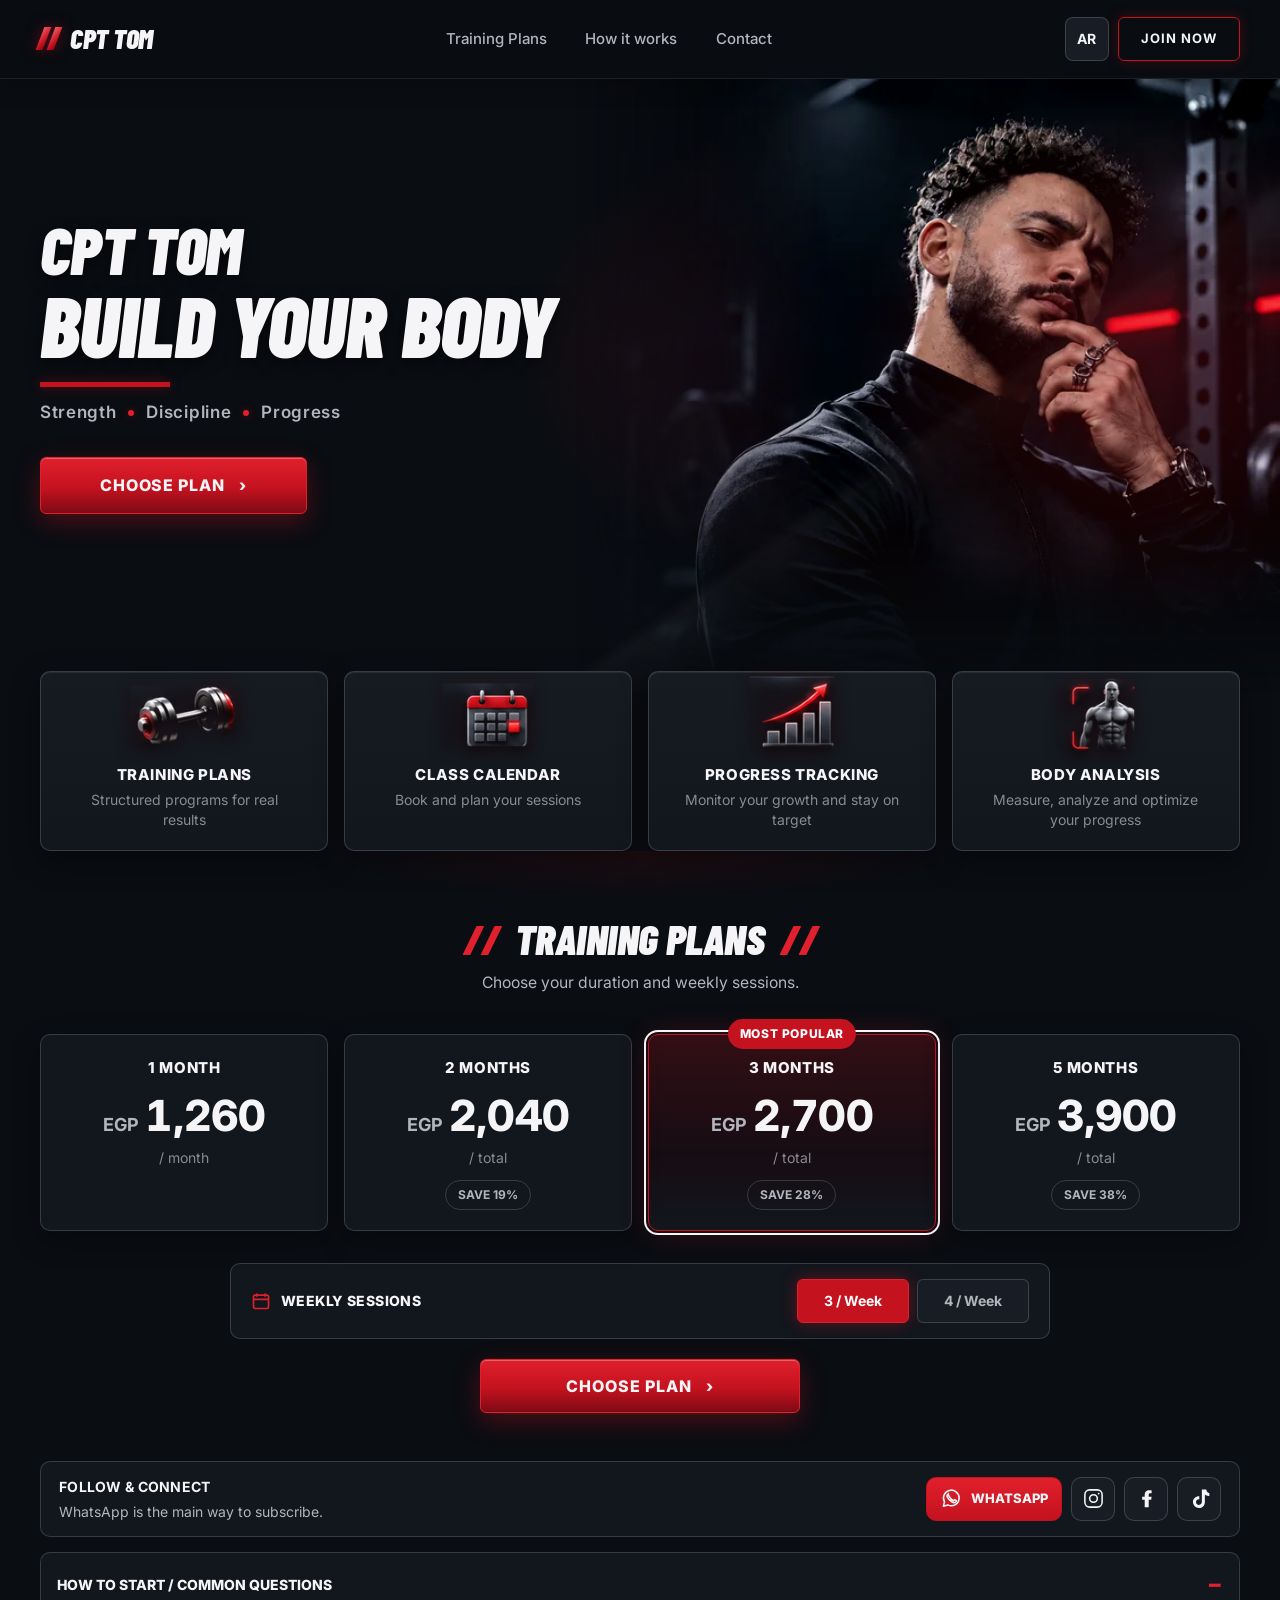
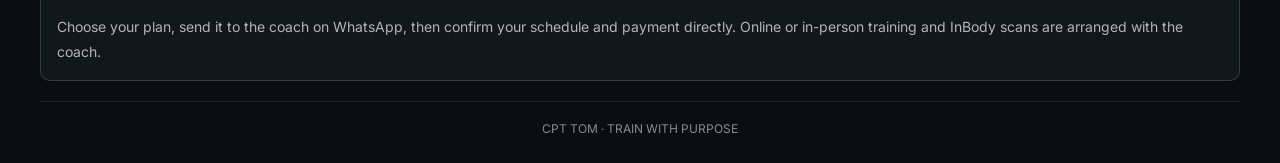
==== commit 8138435c: "Rebuild CPT TOM preview V5 after audited responsive design and price tests" ====
--- a/preview/index.html
+++ b/preview/index.html
@@ -1,297 +1,81 @@
-<!DOCTYPE html><html lang="en" dir="ltr"><head><meta charset="UTF-8"><meta name="viewport" content="width=device-width,initial-scale=1,viewport-fit=cover"><meta name="theme-color" content="#070c16"><meta name="description" content="CPT TOM — professional training plans and direct WhatsApp subscription enquiries"><meta property="og:title" content="CPT TOM | Build Your Body"><meta property="og:description" content="Choose your membership and contact the coach"><title>CPT TOM | BUILD YOUR BODY</title><style>@import url('https://fonts.googleapis.com/css2?family=Alexandria:wght@400;500;600;700;800;900&display=swap');
-/* CPT TOM NOIR V4 - standalone visual shell. The legacy UI is hidden, not patched. */
-html,body{margin:0!important;min-width:320px;background:#070c16!important;overflow-x:hidden!important}
-html{direction:ltr!important;scroll-behavior:smooth}
-body>*:not(#tom4):not(script){display:none!important}
-#tom4{direction:ltr!important;display:block!important;background:radial-gradient(ellipse 56% 25% at 50% 0,#192a43 0,transparent 78%),#070c16;color:#ecf2fb;font-family:Inter,Arial,system-ui,sans-serif;font-size:14px;line-height:1.45;min-height:100vh;isolation:isolate}
-#tom4 *{box-sizing:border-box}#tom4 button{font-family:inherit;cursor:pointer}#tom4 a{text-decoration:none;color:inherit}#tom4 button:focus-visible,#tom4 a:focus-visible,#tom4 summary:focus-visible{outline:2px solid #ff536e;outline-offset:3px}
-#tom4 .t4-wrap{width:min(1180px,calc(100% - 36px));margin-inline:auto}
-#tom4 .t4-nav{height:67px;display:flex;gap:22px;align-items:center;justify-content:space-between;border-bottom:1px solid #ffffff14;position:relative;z-index:10}
-#tom4 .t4-brand{white-space:nowrap;display:flex;align-items:center;gap:8px;font-size:24px;font-weight:950;font-style:italic;letter-spacing:-.055em;line-height:1;font-family:Inter,Arial,sans-serif}
-#tom4 .t4-mark{display:inline-flex;gap:5px;transform:skewX(-19deg);margin-right:5px}
-#tom4 .t4-mark i{width:7px;height:18px;display:block;background:linear-gradient(160deg,#ff6174,#de1234 65%,#8e0d23);box-shadow:0 0 11px #e5153545}
-#tom4 .t4-menu{display:flex;align-items:center;gap:25px;font-size:12px;font-weight:750;color:#bbc8d9}
-#tom4 .t4-menu a:hover{color:#fff}
-#tom4 .t4-actions{display:flex;align-items:center;gap:9px}
-#tom4 .t4-lang{color:#fff;background:#142033;border:1px solid #38506b;border-radius:8px;min-width:44px;height:34px;font-size:11px;font-weight:850}
-#tom4 .t4-mini-join{border:1px solid #d53650;background:#17101a;color:#fff;border-radius:9px;height:36px;padding:0 16px;font-size:11px;font-weight:850;box-shadow:0 0 15px #e3143327}
-#tom4 .t4-hero{height:355px;position:relative;overflow:hidden;background:linear-gradient(110deg,#101b2c,#050a12);border-radius:0 0 12px 12px;isolation:isolate}
-#tom4 .t4-hero-photo{position:absolute;inset:0 0 0 auto;height:100%;width:66%;object-fit:cover;object-position:center 30%;filter:contrast(1.05);z-index:-2}
-#tom4 .t4-hero:before{content:"";position:absolute;inset:0;background:linear-gradient(90deg,#08121ffb 0%,#08111de8 37%,#0c1622a2 54%,#080f1900 84%),linear-gradient(0deg,#08111e 0%,transparent 22%,transparent 82%,#07101d70);z-index:-1}
-#tom4 .t4-hero:after{content:"";position:absolute;right:1%;top:44%;width:90px;height:6px;background:#ea203e;filter:blur(10px);opacity:.65;z-index:-1}
-#tom4 .t4-hero-copy{position:relative;z-index:1;max-width:640px;padding:55px 0 0 56px}
-#tom4 .t4-hero-copy small{display:block;color:#b3bdce;font-size:11px;font-weight:750;letter-spacing:.22em;margin-bottom:10px}
-#tom4 .t4-hero-copy h1{margin:0;color:#eef3fc;max-width:640px;font:italic 900 clamp(48px,5.2vw,76px)/.92 'Arial Black',Impact,Arial,sans-serif;letter-spacing:-.04em;text-shadow:0 1px #ffffffba,0 4px 10px #000a}
-#tom4 .t4-hero-copy h1 span{display:block;color:#e8effb}
-#tom4 .t4-tagline{margin:13px 0 14px;display:flex;gap:10px;align-items:center;color:#e3e9f4;font-size:11px;letter-spacing:.12em;font-weight:600}
-#tom4 .t4-tagline i{display:block;width:5px;height:5px;background:#f12949;border-radius:50%;box-shadow:0 0 10px #ff3154}
-#tom4 .t4-primary{display:inline-flex;align-items:center;justify-content:center;gap:8px;border:1px solid #ff6880;border-radius:11px;background:linear-gradient(180deg,#f22e4b 0%,#b80829 94%);color:#fff;min-height:44px;padding:10px 22px;font-size:12px;font-weight:900;box-shadow:0 6px 20px #ee1c3b42,inset 0 1px #ffb5be75;transition:transform .2s,box-shadow .2s}
-#tom4 .t4-primary:hover{transform:translateY(-2px);box-shadow:0 8px 26px #ff183a65}
-#tom4 .t4-features{display:grid;grid-template-columns:repeat(4,minmax(0,1fr));gap:12px;position:relative;z-index:2;margin-top:-30px}
-#tom4 .t4-feature{min-width:0;min-height:132px;padding:13px 7px 11px;background:linear-gradient(147deg,#1f3047,#0f1928 72%);border:1px solid #52677f;border-radius:12px;text-align:center;box-shadow:0 13px 24px #0008,inset 0 1px #ffffff35;transition:transform .25s,border-color .25s}
-#tom4 .t4-feature:hover{transform:translateY(-4px);border-color:#f55068}
-#tom4 .t4-feature svg{display:block;width:105px;height:76px;margin:0 auto -3px;filter:drop-shadow(0 6px 5px #0008)}
-#tom4 .t4-feature strong{display:block;color:#f7f9fe;font-weight:900;font-size:11px;letter-spacing:.012em;line-height:1.25}
-#tom4 .t4-feature p{margin:4px 0 0;font-size:10px;color:#a9b8c9}
-#tom4 .t4-plans{padding-top:28px}
-#tom4 .t4-section-title{text-align:center;margin-bottom:17px}
-#tom4 .t4-section-title h2{font:italic 900 clamp(26px,3.2vw,38px)/1.06 'Arial Black',Impact,Arial,sans-serif;letter-spacing:-.03em;margin:0 0 5px}
-#tom4 .t4-section-title h2 em{font-style:italic;color:#f32d4b;margin:0 10px}
-#tom4 .t4-section-title p{margin:0;color:#aebbd0;font-size:11px}
-#tom4 .t4-plan-stage{display:flex;align-items:center;gap:9px;justify-content:center}
-#tom4 .t4-plan-grid{display:grid;grid-template-columns:repeat(4,minmax(0,1fr));gap:11px;width:100%}
-#tom4 .t4-plan{position:relative;min-width:0;min-height:162px;border-radius:13px;border:1px solid #4e6077;color:#f8fbff;background:linear-gradient(145deg,#203149,#0c1727 75%);box-shadow:inset 0 1px #ffffff30,0 12px 20px #0004;display:flex;flex-direction:column;align-items:center;justify-content:center;gap:1px;padding:15px 8px 12px;transition:transform .25s,box-shadow .25s,border-color .25s}
-#tom4 .t4-plan[aria-pressed="true"]{background:linear-gradient(160deg,#321d2b,#140d18 90%);border-color:#ff405c;box-shadow:inset 0 1px #ff9dad5c,0 0 20px #e820442f}
-#tom4 .t4-plan:hover{transform:translateY(-3px)}
-#tom4 .t4-plan-badge{position:absolute;top:-13px;background:linear-gradient(#e83b56,#a40b2d);padding:3px 10px;font-size:9px;color:#fff;border:1px solid #ff6680;border-radius:20px;font-weight:900}
-#tom4 .t4-duration{font-size:21px;line-height:1.1;font-weight:950}
-#tom4 .t4-quantity{font-size:10px;color:#b6c4d4;margin-top:5px}
-#tom4 .t4-price{font-size:29px;font-weight:950;line-height:1.12;margin-top:6px}
-#tom4 .t4-original{font-size:10px;color:#8291a6;text-decoration:line-through}
-#tom4 .t4-discount{font-size:9px;margin-top:6px;border-radius:12px;background:#26364b;padding:2px 10px;color:#cbd5e1}
-#tom4 .t4-plan[aria-pressed=true] .t4-discount{background:#641b30;color:#ffb4c2}
-#tom4 .t4-plan-arrow{display:none;flex:none;border:1px solid #4a5d72;border-radius:10px;color:#fff;background:linear-gradient(145deg,#1c2b42,#0b1524);width:38px;height:47px;font-size:25px}
-#tom4 .t4-bottom{margin:13px 0 0;display:flex;flex-direction:column;align-items:center;gap:11px}
-#tom4 .t4-frequency{display:flex;justify-content:center;align-items:center;gap:12px;width:min(790px,100%);padding:8px 12px;border:1px solid #394b63;border-radius:12px;background:#0f1929}
-#tom4 .t4-frequency>strong{margin-right:auto;font-size:11px;white-space:nowrap;color:#ecf2f9}
-#tom4 .t4-freq-buttons{display:flex;gap:7px}
-#tom4 .t4-freq{min-height:35px;min-width:115px;font-size:11px;font-weight:800;border:1px solid #40536d;color:#c2cfe0;background:#202e42;border-radius:9px}
-#tom4 .t4-freq[aria-pressed=true]{color:#fff;background:linear-gradient(180deg,#e02345,#9f0d2a);border-color:#ff5d78;box-shadow:0 0 14px #ef183b32}
-#tom4 .t4-plan-cta{min-width:260px}
-#tom4 .t4-note{color:#8797af;text-align:center;font-size:10px;margin:8px 0 0}
-#tom4 .t4-social{margin:13px auto 0;padding:12px 16px;display:flex;align-items:center;justify-content:space-between;gap:12px;background:linear-gradient(135deg,#1a2a3e,#0d1626);border:1px solid #364b67;border-radius:14px;box-shadow:inset 0 1px #ffffff21}
-#tom4 .t4-social-copy strong{font-size:14px;display:block}
-#tom4 .t4-social-copy small{color:#a8b8ca;font-size:10px}
-#tom4 .t4-social-buttons{display:flex;gap:8px;align-items:center}
-#tom4 .t4-social-buttons a{width:42px;height:42px;border-radius:11px;display:grid;place-items:center;background:linear-gradient(145deg,#25394f,#0b1728);border:1px solid #5e7188;box-shadow:inset 0 1px #ffffff2a;color:#ebf3ff;font-size:19px;font-weight:900;transition:transform .25s}
-#tom4 .t4-social-buttons a:hover{transform:translateY(-3px);border-color:#ff506c}
-#tom4 .t4-social-buttons .t4-wa{width:auto;padding:0 15px;background:linear-gradient(#e72a49,#a90e2f);border-color:#ff607c;font-size:11px}
-#tom4 .t4-info{margin:14px auto 20px;border:1px solid #31435b;background:#101a29;border-radius:12px;overflow:hidden}
-#tom4 .t4-info summary{padding:12px 16px;font-size:12px;font-weight:800;cursor:pointer;list-style:none;display:flex;justify-content:space-between;gap:10px}
-#tom4 .t4-info summary::-webkit-details-marker{display:none}
-#tom4 .t4-info summary:after{content:'+';color:#ff3c5b;font-size:16px}
-#tom4 .t4-info[open] summary:after{content:'−'}
-#tom4 .t4-info-body{border-top:1px solid #2e3e53;padding:11px 16px;color:#b7c5d7;font-size:12px;line-height:1.75}
-#tom4 .t4-info-body p{margin:0 0 9px}
-#tom4 .t4-footer{text-align:center;border-top:1px solid #26374e;padding:12px 0 22px;color:#8193ab;font-size:10px}
-#tom4 .t4-reveal{animation:t4-appear .5s ease both}@keyframes t4-appear{from{opacity:0;transform:translateY(8px)}to{opacity:1;transform:none}}
-#tom4 [data-ar=true]{direction:rtl;unicode-bidi:plaintext}
-#tom4.t4-ar .t4-hero-copy h1{font-family:Arial,system-ui,sans-serif;letter-spacing:0;font-size:clamp(40px,4.4vw,56px);font-weight:900;line-height:1.14}
-#tom4.t4-ar .t4-section-title h2{font-family:Arial,system-ui,sans-serif;font-style:normal;letter-spacing:0}
-#tom4.t4-ar .t4-duration{font-size:19px}
-@media(max-width:720px){
- #tom4 .t4-wrap{width:calc(100% - 24px)}
- #tom4 .t4-nav{height:56px;gap:8px}
- #tom4 .t4-brand{font-size:18px}
- #tom4 .t4-mark i{width:5px;height:14px}
- #tom4 .t4-menu{display:none}
- #tom4 .t4-mini-join{height:33px;padding:0 10px;font-size:10px}
- #tom4 .t4-hero{height:290px;border-radius:0 0 10px 10px}
- #tom4 .t4-hero-photo{width:100%;object-position:60% center;opacity:.92}
- #tom4 .t4-hero:before{background:linear-gradient(90deg,#09131ff3 0%,#091421db 43%,#09132155 75%,transparent 100%),linear-gradient(0deg,#08111e 0%,transparent 22%)}
- #tom4 .t4-hero-copy{padding:53px 0 0 15px;max-width:270px}
- #tom4 .t4-hero-copy small{font-size:8px;margin-bottom:10px}
- #tom4 .t4-hero-copy h1{font-size:clamp(34px,9.1vw,47px);letter-spacing:-.045em;max-width:270px}
- #tom4 .t4-tagline{font-size:8px;gap:5px;margin:13px 0 13px}
- #tom4 .t4-primary{min-height:42px;font-size:11px;padding:9px 20px}
- #tom4 .t4-features{grid-template-columns:repeat(2,minmax(0,1fr));gap:8px;margin-top:-17px}
- #tom4 .t4-feature{height:94px;min-height:94px;padding:4px 5px 7px}
- #tom4 .t4-feature svg{height:65px;width:90px;margin-bottom:-5px}
- #tom4 .t4-feature strong{font-size:10px}
- #tom4 .t4-feature p{display:none}
- #tom4 .t4-plans{padding-top:20px}
- #tom4 .t4-section-title{margin-bottom:13px}
- #tom4 .t4-section-title h2{font-size:26px}
- #tom4 .t4-section-title h2 em{margin:0 5px}
- #tom4 .t4-section-title p{font-size:10px}
- #tom4 .t4-plan-stage{gap:6px}
- #tom4 .t4-plan-grid{display:flex;justify-content:center;min-width:0;width:100%}
- #tom4 .t4-plan{display:none!important;width:min(100%,215px);min-height:162px;flex:0 1 215px}
- #tom4 .t4-plan[aria-pressed=true]{display:flex!important}
- #tom4 .t4-plan-arrow{display:block;width:34px;height:45px}
- #tom4 .t4-duration{font-size:19px}
- #tom4 .t4-price{font-size:30px}
- #tom4 .t4-bottom{margin-top:12px;gap:10px}
- #tom4 .t4-frequency{width:100%;justify-content:space-between;padding:7px 9px;gap:6px}
- #tom4 .t4-frequency>strong{font-size:10px;margin-right:0}
- #tom4 .t4-freq-buttons{gap:5px}
- #tom4 .t4-freq{min-width:77px;padding:0 5px;font-size:10px;min-height:32px}
- #tom4 .t4-plan-cta{min-width:0;width:100%}
- #tom4 .t4-note{font-size:9px}
- #tom4 .t4-social{margin-top:11px;padding:10px;gap:10px}
- #tom4 .t4-social-copy strong{font-size:11px}
- #tom4 .t4-social-copy small{display:none}
- #tom4 .t4-social-buttons{gap:5px}
- #tom4 .t4-social-buttons a{width:34px;height:36px;font-size:16px}
- #tom4 .t4-social-buttons .t4-wa{width:36px;font-size:15px;padding:0}
- #tom4 .t4-social-buttons .t4-wa span{display:none}
- #tom4 .t4-info{margin-top:11px;margin-bottom:11px}
- #tom4 .t4-footer{padding:11px 0 15px}
- #tom4.t4-ar .t4-hero-copy h1{font-size:30px;max-width:260px;line-height:1.2}
- #tom4.t4-ar .t4-hero-copy{padding-top:57px}
- #tom4.t4-ar .t4-section-title h2{font-size:23px}
- #tom4.t4-ar .t4-duration{font-size:17px}
-}
-@media(max-width:365px){#tom4 .t4-wrap{width:calc(100% - 18px)}#tom4 .t4-freq{min-width:67px}#tom4 .t4-hero-copy h1{font-size:32px}#tom4 .t4-social{padding:8px}#tom4 .t4-social-buttons a{width:31px}}
-@media(prefers-reduced-motion:reduce){#tom4 *,#tom4 *:before,#tom4 *:after{animation:none!important;transition:none!important}html{scroll-behavior:auto}}
-/* SVG icon definition sprite must not occupy the first 150px of the page. */
-#tom4 .t4-sprite{position:absolute!important;width:0!important;height:0!important;overflow:hidden!important;pointer-events:none!important;opacity:0!important}
-
-/* Desktop hero headline remains two lines; keep the CTA visible above features. */
-@media(min-width:721px){#tom4 .t4-hero-copy{max-width:750px;padding-top:44px}#tom4 .t4-hero-copy h1{font-size:clamp(52px,4.45vw,67px);max-width:710px}#tom4 .t4-tagline{margin:10px 0 13px}}
-
-/* CPT TOM V4.3: premium Arabic typography, precise alignment, and anchored LTR geometry. */
-#tom4.t4-ar{font-family:'Alexandria','Tajawal',Arial,sans-serif}
-#tom4.t4-ar button,#tom4.t4-ar a,#tom4.t4-ar summary{font-family:inherit}
-#tom4 .t4-brand,#tom4 .t4-tagline{font-family:Inter,Arial,sans-serif}
-#tom4 .t4-nav{padding:0 20px;background:linear-gradient(105deg,#122239eb,#0a1423d9 55%,#0a101be8);border:1px solid #3d4d6266;border-top:0;border-radius:0 0 11px 11px;box-shadow:0 10px 28px #0006,inset 0 1px #ffffff1a}
-#tom4 .t4-hero{background:radial-gradient(ellipse 60% 80% at 90% 15%,#182c45 0%,transparent 80%),linear-gradient(100deg,#101b2c,#050a12);box-shadow:inset 0 1px #59708926}
-#tom4 .t4-hero:before{background:linear-gradient(90deg,#07101dfb 0%,#091523ed 33%,#091421a8 54%,#08101a00 90%),linear-gradient(0deg,#070e19 0%,transparent 22%,transparent 79%,#0c17297a)}
-#tom4 .t4-hero:after{box-shadow:0 0 30px 10px #ee26433c}
-#tom4 .t4-feature{perspective:450px;overflow:hidden;position:relative}
-#tom4 .t4-feature:before{content:'';position:absolute;inset:0;background:linear-gradient(115deg,transparent 26%,#ffffff0a 46%,transparent 65%);pointer-events:none}
-#tom4 .t4-feature svg{transform:translateZ(0);filter:drop-shadow(0 8px 6px #0009) drop-shadow(0 0 10px #ab2b3b22);transition:transform .4s ease,filter .4s ease;transform-origin:center}
-#tom4 .t4-feature:hover svg{transform:perspective(280px) rotateY(-9deg) translateY(-4px) scale(1.04);filter:drop-shadow(0 11px 8px #000b) drop-shadow(0 0 12px #ff3b5f52)}
-#tom4 .t4-feature strong{position:relative;z-index:1}
-#tom4 .t4-plan:focus-visible,#tom4 .t4-lang:focus-visible,#tom4 .t4-freq:focus-visible{outline:2px solid #ff748c;outline-offset:2px}
-#tom4.t4-ar .t4-hero-copy h1{font-family:'Alexandria',Arial,sans-serif;font-style:normal;font-weight:800;letter-spacing:0;line-height:1.45}
-#tom4.t4-ar .t4-hero-copy h1>span:first-child{font-family:Inter,Arial,sans-serif;font-style:italic;font-weight:900;line-height:1.05;letter-spacing:-.04em}
-#tom4.t4-ar .t4-section-title h2{font-family:'Alexandria',Arial,sans-serif;font-size:clamp(24px,3vw,34px);font-style:normal;font-weight:800;line-height:1.4;letter-spacing:0}
-#tom4.t4-ar .t4-section-title p{line-height:1.7}
-#tom4.t4-ar .t4-plan{gap:3px}
-#tom4.t4-ar .t4-duration{font-size:18px;font-weight:800;line-height:1.7}
-#tom4.t4-ar .t4-quantity,#tom4.t4-ar .t4-discount{line-height:1.55}
-#tom4.t4-ar .t4-price,#tom4.t4-ar .t4-original{font-family:Inter,Arial,sans-serif;font-variant-numeric:tabular-nums;direction:ltr;unicode-bidi:isolate}
-#tom4.t4-ar .t4-freq,#tom4.t4-ar .t4-mini-join,#tom4.t4-ar .t4-primary,#tom4.t4-ar .t4-info summary{font-size:11px;line-height:1.55}
-#tom4.t4-ar .t4-social-copy{direction:rtl;text-align:right;line-height:1.7}
-#tom4.t4-ar .t4-social-copy strong{font-size:12px}
-#tom4.t4-ar .t4-info-body{direction:rtl;text-align:right}
-#tom4 .t4-social-buttons a svg{width:21px;height:21px;display:block}
-#tom4 .t4-social-buttons a:hover svg{filter:drop-shadow(0 0 5px #ff486570)}
-@media(max-width:720px){
- #tom4 .t4-nav{padding:0 9px}
- #tom4 .t4-hero:before{background:linear-gradient(90deg,#07101df8 0%,#081321ed 34%,#0813219c 64%,#07101d00 100%),linear-gradient(0deg,#080f1a 0%,transparent 30%)}
- #tom4 .t4-hero-photo{object-position:60% center}
- #tom4.t4-ar .t4-hero-copy{padding:43px 0 0 13px;max-width:262px}
- #tom4.t4-ar .t4-hero-copy h1{max-width:245px;font-size:27px;line-height:1.47}
- #tom4.t4-ar .t4-hero-copy h1>span:first-child{font-size:39px;margin-bottom:3px}
- #tom4.t4-ar #t4Headline{max-width:235px;display:block;direction:rtl;text-align:left;unicode-bidi:isolate}
- #tom4.t4-ar .t4-tagline{margin:6px 0 12px;font-size:8px;gap:5px}
- #tom4.t4-ar .t4-hero-copy small{font-size:9px;margin-bottom:8px;letter-spacing:0;line-height:1.5}
- #tom4.t4-ar .t4-section-title h2{font-size:24px;line-height:1.65}
- #tom4.t4-ar .t4-plan{min-height:172px}
- #tom4.t4-ar .t4-duration{font-size:18px}
- #tom4.t4-ar .t4-freq{min-width:77px;padding-inline:3px;font-size:10px}
- #tom4.t4-ar .t4-frequency>strong{font-size:10px;line-height:1.5;white-space:normal;max-width:125px}
- #tom4.t4-ar .t4-social{padding-inline:9px}
- #tom4.t4-ar .t4-social-copy strong{font-size:10px}
- #tom4.t4-ar .t4-info summary{font-size:10px}
-}
-@media(max-width:365px){
- #tom4.t4-ar .t4-hero-copy{padding-top:39px;max-width:236px}
- #tom4.t4-ar .t4-hero-copy h1{font-size:24px;max-width:225px}
- #tom4.t4-ar .t4-hero-copy h1>span:first-child{font-size:34px}
- #tom4.t4-ar .t4-frequency>strong{max-width:98px;font-size:9px}
- #tom4.t4-ar .t4-freq{min-width:65px;font-size:9px}
- #tom4 .t4-social-buttons a svg{height:18px;width:18px}
-}
-@media(prefers-reduced-motion:reduce){#tom4 .t4-feature svg{transition:none!important}}
-</style></head><body><svg class="svg-defs" xmlns="http://www.w3.org/2000/svg" aria-hidden="true" focusable="false">
-    <defs>
-      <linearGradient id="steel" x1="0" y1="0" x2="1" y2="1"><stop stop-color="#eef5ff"/><stop offset=".23" stop-color="#707e8f"/><stop offset=".5" stop-color="#dce7f6"/><stop offset=".76" stop-color="#455365"/><stop offset="1" stop-color="#a4b3c6"/></linearGradient>
-      <linearGradient id="redMetal" x1="0" y1="0" x2="1" y2="1"><stop stop-color="#ff7280"/><stop offset=".45" stop-color="#e21f39"/><stop offset="1" stop-color="#8c081b"/></linearGradient>
-      <linearGradient id="blueSteel" x1="0" y1="0" x2="1" y2="1"><stop stop-color="#536e91"/><stop offset="1" stop-color="#131e30"/></linearGradient>
-      <filter id="iconShadow" x="-40%" y="-40%" width="180%" height="180%"><feDropShadow dx="0" dy="8" stdDeviation="7" flood-color="#000" flood-opacity=".65"/></filter>
-    </defs>
-    <symbol id="icon-dumbbell" viewBox="0 0 120 100">
-      <g filter="url(#iconShadow)" transform="translate(60 49) rotate(-21) translate(-60 -49)">
-        <rect x="24" y="43" width="72" height="13" rx="5" fill="url(#steel)" stroke="#d7dfec" stroke-width=".8"/>
-        <rect x="20" y="27" width="16" height="44" rx="4" fill="url(#steel)" stroke="#d7dfec" stroke-width="1"/>
-        <rect x="11" y="32" width="10" height="34" rx="3" fill="url(#redMetal)" stroke="#ff5168" stroke-width="1"/>
-        <rect x="84" y="27" width="16" height="44" rx="4" fill="url(#steel)" stroke="#d7dfec" stroke-width="1"/>
-        <rect x="99" y="32" width="10" height="34" rx="3" fill="url(#redMetal)" stroke="#ff5168" stroke-width="1"/>
-        <path d="M24 30v38M92 29v40" stroke="#eaf3ff" stroke-opacity=".75" stroke-width="2"/>
-      </g>
-    </symbol>
-    <symbol id="icon-calendar" viewBox="0 0 120 100">
-      <g filter="url(#iconShadow)"><rect x="24" y="23" width="72" height="59" rx="10" fill="url(#blueSteel)" stroke="#8095b1" stroke-width="2"/>
-        <path d="M24 38h72" stroke="#a5b6cb" stroke-width="2"/>
-        <path d="M44 17v14M76 17v14" stroke="#e6f0fe" stroke-width="7" stroke-linecap="round"/>
-        <rect x="63" y="50" width="19" height="17" rx="3" fill="url(#redMetal)"/>
-        <g fill="#b8c8db"><rect x="38" y="49" width="9" height="7" rx="1"/><rect x="51" y="49" width="8" height="7" rx="1"/><rect x="38" y="61" width="9" height="7" rx="1"/><rect x="51" y="61" width="8" height="7" rx="1"/></g>
-      </g>
-    </symbol>
-    <symbol id="icon-trending" viewBox="0 0 120 100">
-      <g filter="url(#iconShadow)"><rect x="22" y="67" width="14" height="18" rx="2" fill="url(#steel)"/><rect x="45" y="56" width="14" height="29" rx="2" fill="url(#steel)"/><rect x="68" y="41" width="14" height="44" rx="2" fill="url(#steel)"/><rect x="91" y="27" width="12" height="58" rx="2" fill="url(#steel)"/>
-        <path d="m22 57 24-12 19 1 33-27" stroke="#ff3550" stroke-width="6" stroke-linecap="round" stroke-linejoin="round" fill="none"/>
-        <path d="m83 19 17-3-3 18" stroke="#ff3550" stroke-width="5" stroke-linecap="round" stroke-linejoin="round" fill="none"/>
-      </g>
-    </symbol>
-    <symbol id="icon-body" viewBox="0 0 120 100">
-      <g filter="url(#iconShadow)" stroke-linecap="round"><path d="M22 34V20h14M84 20h14v14M22 65v14h14M84 79h14V65" fill="none" stroke="#f5334d" stroke-width="3"/>
-        <circle cx="60" cy="24" r="9" fill="url(#steel)"/><path d="M46 37Q40 38 36 45L29 66 38 70 47 52 47 76 43 94h13l4-21 4 21h13l-4-18V52l9 18 9-4-7-21q-4-7-10-8l-6 2h-16z" fill="url(#steel)" stroke="#c6d5e9" stroke-width="1"/>
-        <path d="M48 44q12 10 24 0M49 57q11 5 22 0M60 44v28" stroke="#152337" stroke-width="2" opacity=".75" fill="none"/>
-      </g>
-    </symbol>
-    <symbol id="arrow-up-right" viewBox="0 0 24 24"><path d="M5 18 18 5M7 5h11v11" fill="none" stroke="currentColor" stroke-width="2" stroke-linecap="round" stroke-linejoin="round"/></symbol>
-    <symbol id="arrow-right" viewBox="0 0 24 24"><path d="M4 12h15m-6-6 6 6-6 6" fill="none" stroke="currentColor" stroke-width="2" stroke-linecap="round" stroke-linejoin="round"/></symbol>
-  </svg><script>/* CPT TOM NOIR V4 clean public-facing UI. No payment gateway or login. */
-(() => {
-'use strict';
-const CPT_HERO_BASE64='UklGRgxcAABXRUJQVlA4IABcAACQkQKdASoABdACPqFOoU2mJC4sIjSo6cAUCWlu41PnnAdYsZ2m9i3JNjsLFbMDMwLP2V9XPzrodu+Fdxr/G8E4be14QEcW+/uOzyBOGxoB+Tf/xeWPyy+A4PVDbquXeG3Vb3kOmCPIdyre8h0wze+J1M9FrcCu38h6GjuXiuHDF//xNQ/[base64]/4yK6z0s8pkzzHlxKB1wthqD766j5Pj+l4Ux2+IMU1Q21RTazDMQWCdpvPhqYK3g/iHTBR0Sd64qq3VoPESSz4d9EkcVx8+fJQqYJ1FXvPCrDNoGFv0dwm1Gn9VAOPusBeOY+XjeJVoJXcTUbyDHWn4PfqfyJeYWAbFZAn4TdI+Pm5fjYGr+hzKw7lW95Dqzg7k51DAd6j9kTO/jB49mSLdXSJ7oWH63l7wSDhMX+z0GAeIyU8GV6Ec5Tv/5TX61ujGOZXvs+ORzoXbkxH5XWjl1BSzQlzExQjAg/QaXvx2PK8+RVP73uTs5A2n8nOcvJ/ilaxTtg0DsJhL/7T+LdH3QojT3xlKbAaqm6re8h1ZrPNvRBuJ0lPkKGnbX1DuibY68WI6oKxv481PKAJ2IGjKA0RHEcgU0zyNT7RNANS/7q4tuRhf3vGIqaB8t+jEpqR5G79R7N6RXwklBcQLDGecT/KstLJl2ot7YaWw9fao3Su8q4XQHFjceQ7lW+NiN/857e8VxERJGopEAusu+obYQAOQY6vkJ43vNR5HDfSb4JcZOjJQIWICq7C10HVAO6qSanTWNi2HsoulTWqaazZiwpFGzN5Kr94YF4XciEniOlMHH25tFKZ7VF5evJ6qrnNCFGR+zxUiHTJSbSxBdVCpOxEQox/0ixFYOSeBzXxeSYKur7fv7dHgHkKlsQCeQZmrWElyFn+H487j3uhtZLhvd0xdP3EavO/aWfy+xyDx2tkuOIDMzxA+yXlb7FlQuZwHN5I77asZoTEeI0Etmg+AbHn6aNNBl9RJr19tevEBaS9q8U7+1s/W5ovw22joCyrEe9e1bvcpDodfFcY88Q+NgreoGLoe1rxXK/lx3SOeQ7yIh3KuCEi01KsCy+SIeSZde9g7f10IiV3ClHLuKtTnADzP4oIMe1QbNzb3b7N6sQ9hWNIAcCE00q0IG8JGdPDSrhB/mNBujKRIrbiOk8fPpvhDgYZjV/7B6r33LL9dBAA9IXGSQ/BIWfzpf42qBGFyrqxTSeHhS19/xzW8PUuQu78mjc4Mxju1PLy2yFJKTJ92dNhYJGnF1/2/Tj/NzUyc+VS896ilIiH+lzmsI9Lx22A5DyjoiWsn7yrSmHBvf1cJj3XFJARqWoYVUiPC9zoS6a5PZV8zW4FgRtEMIoAs++rITg/drBGR6p/Jxtsdj1SNjtBHwqaYn9E8CUoI6/9SE/AlV6iHzwBYnlRr9AhfgrqAyNhGMAX47O5IJnv6a0zOdHo6f+67cQMSEXhLMiRn7nHpJ+0SKQYHCgGafiu19Vm2RZ3cbmBv+oYfhwWDSQytb4dsYK/LC9NqvgqcTYlY1JXhLc0NTOtSYKIKFjZI0MrIG2yJYfRZB7+qNKCI470XSWvWRQM/cXQNG35H5/Kg9P0+76xBEgLpxXmHQeMErup3IOssPO8DVhN5ocY7oIb3V+CA9yd39h+Y2UrRjaTzDrz4amUZBwBHnAd/bjFTzuSfftBqQ5qkkx4HjQ5CmSKb/oXAH8756mkTmcGvm+hOjtWAldYWZo9lklh3VFYYP2pvS4uqweu0j3pxqF8iVfRZ36Lm86QZaCNnmiPrEQHNW4I2Zfk0eiA2HoHhfSP0YpKur2MAAJbTyK5DRQr19OLKHtr7HAw0+vxNE2X7uNlA44m18WYj5rM070U2/0OnwsPsjOWcLRMGiUL/0D9Q9j1dHjddOJSx9BKu65Zg1E3whXjpKsg8Vb1QJiK/g3gMEeRdXkPnvCPJVn+L53eElnRAy5w0cKWEDvkZLl3rOMQddn/2tJYqbQiBwrbpqkfGfkqk2JoVVrYIPCnr7sbWLli0atvLauxDqhJ/yQLB9E65QL+WZ9T9+mfyyfyXc+xAFwsTlWOPny/[base64]/[base64]/muVyqjtSjH85GMOGQsiO6TVPcPM8iEXaNdZLJTsl03d2PfvnPeLhxrZQuUz+XJeK9TNdsIjm47UXG3T+PW+ijj2dajm07Iwa2WjjEy8Kl+62/[base64]/dbDYcTPVsseN88dkemHcW3GTgniZTrcdUKMXh6XVugigy2lNdSFhN/cxqyUmZjoTtvvm7UrCxS8C30Y//BvKOxli93WFTDyvaQtsPLEujB3wVLrS5JUldaGWtWWbRlo9h9za0+0S2GUqM1njHqP9TZ9UBgeyUPW7qmk0PUPHc+pUAmd5eOoQZZE/qGembZzFHmWD8q4ICLqUdI3B2D6RRhsGTBQiowO8xA63rWFw5q0OwMmIQBFQ6QIfIKV11I8fXxh05+MT/0H6GSFcJZkw28tAw21T0N2Cwuo7j9iyHFlrcsg8kcqVfF/seAZQ5KZTPmpmuhFGApeJhPZWkK+JJbE33J1HOksZ+9OFVqQc8iDhUDEelUPbR318C9qh3Rxkl/[base64]/OYRf1xF574S2l9weCWWR0I/5yekirk7uRtyyefQlbwNDTRrB9u+liwDgnVXkNtQu3Xp93/CPYv7rtv8Mau/IPsVeOvUy7/NphPtY9IOVsbA02513pUJ5J+eDVXjgUfps7ZebJGLkyc/BZ/iQgXwD7wxK08iBOeVnkX9GeJFQUwr1m8PocNX82zj9oSieCNcvkvejM8G1bTtE+G/i0s6xu9bpbrKVQMHm8JmiHtb+iCChJGeahDOdCbmUhZSmVufSFla/Q88pOmoGFTo03LmAiGRdQOT39fPyB2QdE5Gf+RU7LnEKv4p9ler+OwaQKMTGigb78Mf5DyXVAndQa3Mxzkn7HHTGGUfbwzrLx6MVH+rOf/t4IdCKxnoqvwTKMUqnsbPQG4pJO2Wlq6QTRRZq8DmRESin0WlS3B1KUss4b6byXInhdEM+nBhORe/q+NKi9aUS5ilWR9HGax07Kflurs/rffzqpxg3vnk0ydDkl2mgMtp0ypYfQP9Krz+v5MYdbtzAg/8QTav0745uX0mxTIB3w27zgXxV3E4JPnBYcuf/1HXn2z5kANdvxkHMr3aY4NUqdahv9JK8MAhaAD6KSvzKcISXAG0wj/t7Mwb0cTFB0pY3OXckylUFOPheJzVQ7/[base64]/7HTACMf4wEQWNbl8N/EKzQyfweNL4BVYhuLoIjyL2xU9neNOVISVqZWB/rsuFvVy/CDLw4un1okrHgePjONvUChNoLlc9/5YV+o/xdNrtyH+SesPuVM1dQy5JiP1O3cD06yBkvSNoCO+F0Gg8MSHSEGiFbEg/+M4+1w9RjxSXtbym1mV331gTbAnCcrcTCH/IwZUyzGGQb7zivmBIHJxevCAPLvpJbwA+ComSkTa9Fcwb29NN6eKPmQ9QMcp9QgQl29k7yHTBIBpzH2/Gf/NF/Xh6lYC+4FeqkijZdRbIW3p4zZaAluxBdqk6cAW/qfLTvjhXxbsTx/zknhdc1E0x9NdXfb5/KuIZQMJxHe0oHH74IQZ5PaUi4CuiUQFp+fq+2vxu6gn2tQKS7bxv8vVE0nNRaLbtBZC8z69D9K1TDDlLR4HLcYGS4ulxoJqOHdVViJoBPfjKxLJRPx1DDiW/dMScZYYAj0eNfujxD3aNUXeoaIGurl5mIWsq7r3NjGRVORSKsnaBYtrtFykzh5wQGMy81+xdxm/5xyf27zOnt/hwObzAMDl2coktVsepoOrES7XdMt9pJ3xFzW9xVPB/fAJXFrMw3Xcx9wDzMe0/Qo3lxWjY+j6DIxIcPfDTvZpEPYe+SUQAeTssQrXpIAgupIMKhEGll/R41Ya5lYLtOIKBy0n2bK1gaeEozdwq5Btzdtv6g3YyFEqx2hnZ3K4OMvyQwvsAT9+iky+UR4z8Q6aqPZrnkQrNdoEbJMpkA9/7MATbjZVnqGrHEaMO1rPE0kDwfBMJ4QoZl+Ezw4VxUviFkPJronW2N1bWS4ARh1ujFMhq1QOTkfFdekgPEXV5DzXgdMEeQ7laZza7qmR18BWNj0ryGanbtjvFgCYXtlZDoJlHuGlYcF69iHHaV7wD+rhCzbE8bP+Xo2TIbwUh2ALMvemmhPGea7h/[base64]/[base64]/wQSSpSFLgB32YZspae+5v27yx9n3wQu8EisQb/[base64]/3rDZQGlNSLRI+BLVhTCbdDFe/0s+MafXe9MgYsieleJac5TsCpkO4Iie0eR2QpHSAKImmKZj7hO84L5R1jxIUJMg+AyWG0d7sBRHAfnrR5H2+N2LydSJfGEIfk0pDD6Bmxa4sxTRIT0UWVRgCbYaPvs8CW+LSLut/NRJn0jfObl89Ocz6pxgEDttH34rMemz3EpMw33jAtsXtQ297xHw8QRS450ZcszBHxwR86R0znekF/Q+XBrzAObm9RkCwO9u5Xyn9QPiq+tNbbowFvJPq9nt4CGlKW9Gdb5UclGM3WxrnXAijQ8VfNICAADiEnvJwaZF5Fpmzt3qGDuZqeGQ83SUnEHswmoUoJwIpe/eX6lKD6TtD0q+PshVqzOK5Szw2l+pVviA4HGJl6DwbQuqedHz8iAKL1+pZUxugAP71No5T4M6wzG8R8mLvgsMjgh64n+pM6g8w89WGvlllWYl8A8yyJbVweDWxQIC8aabF9PypDekUQIaxoGKMkD5k/niRiYwark5UbMsJtPqu2xX1vBV9PhjIS0DE1moQcrOf87k5IC4Yej0QnueAZTvXQFpbdeWZ0bChvxI9SReZ1jUwrl1yaMOg5izgd7dDByduTmFeVQZmEcdSQ+a/mHjMrAJ3Bx2XWa8TlvskHM/J/+UxdZa39lRHZqoWZA9+gAaqT5O5g2EYZk0UxHx3JxI5chmlHZ+6fN/19N7GUllAU641wAykzA0bxg/GbdXAtXPYo+QAAAAEg8QHNPeFuCh97TcD9V5iBDFeSCNshG3m4QoTgAdXLpDGqrblTrJ1iiG/Kddru3u9VvXMFEtcA2jAisDBNwu0zvQdp0sZT3cIe1IUU5OSNrPZZOTij5hDsZ2MW68wX3RZB5WH0eqYE2JwN1oujNBebrsKMXpdms5MYHIQS8bjEUDuSN26IFPT2FqxoiqqFRIyf+uAo/kDEoxahUM5q4H0+yMgACNAN/A/bHsM1j53lx/wlABuvpp6NEwhGPMFIcvDR5yyhmSccQCx0xrEPOHm06bWvBD+qDJpPKdjOh4tYPqEdZrrkQYBCxBKwQYo1uHdRJue/+VKd4PxRipvEHlhuRUiQwSnR/T6rzIX6Tih8tow4WmtYkaUyrCkaKgTBR2aN2n0wAbLwRo9w1KGHNFhB3aT5ABfQL5E+itlbWQHBVBM1dOUMvbwF4vE6xnew9LTh15c04/8uLm5pHU5wXHUIIPNN2et8CngVpKhfxMo61TaCd4w4UdR2YDQQA20ls+8UuWbGHP7DZiRs0I/p/yuSWcMh5ZG0+mHUhhvpqAqMGo5+HFjOWp4xggkTeqbOFNWWkoaR/cs79ZX5oUxiEfAVYct2J3gxo6KxlhaeetCjGqtSIwovnOxtgMrsXBcYsWwhxWDJ9FDpmHzPvNPxpfEXUgtXew8pk8oqjQISjSbPuHu7poTsDfns921xtqdrK18XmHmtlMusTkYqkiT32pSZ9fpX/vGuTLa79/mEhiERM6RK0Cxh3uiVDxZYleIoiDboIsJwowUNEHbD1Vq7P9MdSbMFEKyq+E+FglEYKA5Z5JoZ1OwX/q+vsYQskk+emmXDNfhWCIL6rJq/9EuKZlAfhXJCyimPs/[base64]/US01vwNoln+MluDvRZtJrO/oMygqdsquuWwLaHbeDIQr/yAQgNe/R3ZvGVuvODPkGwFmQ9Wpr6WaohxmIHQuDkLasbJei+ONV+r9TQbTt3r1Q0Xeex159ag6kPnK9VYkRwJ69NN43ID6b4itDA0LIT1KmVV7HwXLbabb0djLC9pK+uIBiwnbTGbeuhrdTimR7jy2p0/pfrOEZaLTUvgITgGS/MVgvd/Ow7KE1jcQwz1dLzZ7J8u6kKQH/a0N/z8/AM7x4Gzqn5LTNGS1sYqZBQfkNktUpVSP12NHgkp8lNzD4AlQKzduS4SRpkKsrY8bSnyvKOZCnQGPpai4OZp/wZiVAcZS9lql3o7jP+AcULO8U/[base64]/d2RSHTt9Tbppti36mMH9Vl53CHQK6NbMgNB68WzCe8IgQ7I9txi+zoBcrd0y4vMouO18AAAHtAs8XJzXcCapoRnoSvE4EiRGd5Y/[base64]/+3t4UR3sc4T0OoFulioa9QtM9rdMmmS1J4PMqUaYS1IBxssirZPXntf7O62fsRSXQ/FQYmWqNpbAHT6wJP1Q3rHLw3HTu9Umm1tM8Un9zd7Qf5z+6/2pX4LapesIbmYlt09lFKR/gcNsDAKUl/khF3FlB80WuJCUHWIQ9fNCYpbD56fXd9xCLqh0M/[base64]/B2v4QtcdBIXh81OjZLhEYUIgM0mVjP916/UHjkuspBOcYvtJDlWesSac6QIfioOQLws4jiGcth4kXjoAcP/7kcojCp1RXj22Nr1bAGof0ivIZTMRappO78AI7yQkIvnVA2VZyjLU6U6PrVsJMWzvGRJfEnjofzDbRwYryxl2xLYbzz+MnfD7wPjeLpBd3xwerai9DZqpZV6puMW8HxTS5zWofsN0TSF3L5PhVy/gxxzvL10iG8HjoDTFCYbvhTMzgkb4P46nNGooPIORSlJWM3fFHADUksHghCk17LW9dyuG4sFTTH703jQWMDFppxYIhYVm5TShLiR8ZAfdjmMJhs59P3kP/WxHYxFOZ56M0vSUEdFBZC9sbRbl+O6Ywxqm+6UdX8x5k6G9teSLdzD/etdmMDayVy9hsvrqNzwX0mFlWcnB26RdQEmZxm4gyGpgfC4pn6Idzy/[base64]/hsW/X3e6pTcgDa/iQ/fo7ZPXMJAy3P7vzr0BFkeTdNXeJEFpJsCpbbXPcAicbeoh3Vze3e76yKIA8gAW6WwFtQQA1J329Fp39TyVPzZC6GtZgHuLkFeBIVvnhWiVB6HX3yo6n+LkknLDgUPfiXxaJ4lKm1Qdu6/Wvb6T3thM+EjF3/ttEWSzVPUVslOyOGVR8bQnQ5TCMzDVaI4PKv5sn2AAp3npPpKmNEIxfDlJ0VXBxaSZv5RN78KYeVAs7y5zWFZWtf4gSRlRsIWeVxFhZGcvlinE0Or/5qHFbR+W9Tdo0MRu1L2JhDz9zSn/CMqQzOCBnSY8O5mhSONFHy/zwUq9hCqXlzdkO6gQQJkYFAazmcw2RlrvZvE5SSweK59wKIq0hsdV9l+rDvrHflmOwT6TypJXfI+wW5bib/Bk/HsazU/OaThLVNvuWZYWTcQSicGO9xA0S0y2JvInzA7DTc/RvbrmfO5Tbio95PWL8waAUlmvTbotpB7fLKSw719NqrD9XzoXXBSyRx9abMZnkVIh9XV7xXeTbP3h5EtfbIS5RLBjTYZRzhWOpmNBzIIvT2nbL2ZJjOObCHFZEBWAQgrFNCi6znhZ8c4wbjCuGbwc90pRkQ6+MiKXYK4z/miQRvHNfD28ZoZs4H8lDECTBAJIdBVBFdpTcNa5hYRxTPYdbqpdHueZ9p2n4pTNhnMZPRULuWkA+S9GnNEKDzFrHPXx1jPSEpj4Pv+P0fmpyNcgMMtbW0vIUpUW3JMp6uEJYmRjuHDbA7Id5p5cB2XgNVhHJ3boM1diTbsD1ZuUcOQVCPDORsg7DFJ002ELs/m45OiwG6IwPhIC52QekRj0Jbsv8CN38daAASs1xS3Ce0TUejXESWPxxymL2YGkrBQV6W8GenY2FIKZZ8YiOrtjE8OoW2Q48xMt6MW2EBGAAWeFfWKIEOY9FiDRcqKXblPOBmIM2ZxmdMCHqupzU5525yerz8T486RYNJ9HjD1LlLsmC4/vOo5k8HftI06fF4FSwloW8atwtzeTxB2B2fqLs6CfEhrXEOdHQPt7oL2ilDoQR2aOS1ehrbWURrpEo3Bp+yEKx2gnyqJVHB2E2WA6Gy9zDCGptUTJ85bTmgFLdOvfGzGjLSne22ST+GxeWhzz9U4KiPw/PnYzIyfpr40ASKf18GJcUpfgOm/Uhmytg7weodkjwWrp5CLsKkQ8bKoamETGjTRfza8Ce0jDRshiHuSh1C8LHERJrwm93/xLZbx2e3391qX1nFdFcHnoUxz0kj/hTRYjYRSYn7cjsGl6HgQHrpNf1dcRZX+GHcSbZO5PUtAEi9lyTEztsj7QU/9+xrONpVeHsDnZRYNR7Uapcwhyr6CWyoFhc8Udy6uDDCaNjMwC/bVhQhGDwt1s6wYZ9kd+oVITQFbdJPzE4y7OA3CyHO2SfsBB2eA6Bg6Vh3eiWmsi3gFTY+9l0TuMmMhhrSunup+UDPGn44BHudPOJrzfMjWSBn7bqe/+HXXxDBccV7QWOrVWdW45j6G8AAAGD4QCOJpSjj1CuBZ2SQzRzTNBdKRlxRPIqUzbZCa37duB7XGdOCjbo0w9q707po/lctUYRjEKr3253zSVGw+Bugs3bKJJggPFSnMcjbRcV5spffk3eUOGM/qvW/qbaDk2uVzsOIDCTFlduueIBihyBphP1K/PIVAsYk/ri4yygoNT9odAOYrMFkUZoW1l4fL5WAvcnstb6IT9bxi64RoyvV5iCDM6C0F1ztRlWJkK77PRbRgGKuiygiVonFiLkQ8ZF+XFUVB3BicqB5Q8rA95UCNoP40rF1F3Pi2VGwP9atJOuFm3C/iBXHXulImVcrAQbTfdjAv9I0ABmnJJ3GajtVaA+8Wv91NN0dV4UiYWIF5sa8sIQTtTtw9tUJYMmVGx2aym/++rjfcdRtN5TahEufzsDTAKWUPrV+b0CFvWUZknKFjKM7gDntMJ42kqd8/D4/eRBawi/xPa8iM840CtLejtLK+E2gNcs9ws0bdVKNgZSR2x1NERHW5p2y8sKqaRzWYgulAN+Dy5elW1rLUmsSnsZHyO+HQSG/WRPbAgWk8mEoSfGSDA0ESwBw35+TAURn68XtZ+K8+NO467TzLtUR2mOFo9BAWRvtEOPOmmQN7uL88AXzPEqAZUW3qCvG0VU492nwRL2UcWEstBrATTu6gz1EUxLOhv+Q/I96LAE3lempw3wyx1/3Xnw7levcDMgGIaH9RSM67NZ7GUj1SzyC48O5QPAwet7A2n/hBEyLa0r0YABPMF/dPYgoklnAVuFOJLY7vBpymCico9S7V/lvk3Il/xiY4WRuASaBcgb7DmdREQWyUpZFNQvRz91ZJYktu950+3km8ynIejFWgQcxtLo7Yqdd98HxUF4EwzORjNI2LUhHO4/rYEtUj775OqIcExsJ9qDBvKkw4cduqM2GztOJsyogaZ/Ja2b48IVpuzb1xn0ej8COYBy/iktrKb9LkxNjEiQ3fgtEYbd19ypW6Bi0Do/Fhn3IUbsJEIBZHOBhwUhwtYVWf05Kc8QOS4wJ+UWUorShdzo+SE58RZmym3CGPgB0jxeDkQdYWzVpM5SzoV/HdEcs/rnaWMCbUIaB1y5629bRn5uyhe16vAwoLTk3rtxbyfmpm+E1wZ5eS9J7cw5wdk7+TZKymRNzLCdLCNRcMa3W4JIuc+2pMXtWaboRrEqWxb5FfsRBIhem4kNf7wN0/MTnxMSy4mnbd/4UeOqqalt9CIhk0+fdRDw4R5qs42rqhzzxhN9NqwWr3lmMxEPYvnNsBUcuZiJYukIFQ59DLPkZxQXcdYKgggsZKV5p/i9i/69RK8eBihXN6/J8xyDTB8gKopjOkzQDS83VCPgeFCw4w1jAxxyc8oF3fCVjHN5WRVzyLy3zLEmaUIqXOFIfbgWHJEHZk2Up0dgBFzWyfVVW9XXwoHBGVQbiHdezfBlfhuyKt4WCjXOx6617eJ+6K+7Al9m+H/ccBkLWxc9G3YS03MhCiPOEdhl6h9PxveEenXUSKBg/V6jKhJ1Ou6Vss/pWFRycRywynX+V6OF4Sv+e78Logp+mHOyLuwlLpBC+/SQMfAB9DwPJwPxPWxbN4mYur4/nkGvGe4JvSCdPmAt0aZK/+qiJAFgYOQWRZndRcoNV0yUBFHD9wJX95fkX0wb5uBnVEhjlVpxLg/Cre1XS6Dm1U25n/iOldsGll5QBlDmADNdqon5iRRbTDAIja0MowuVs+byvXCCfJ7pVaAz71G7qGd9hXjsEEtkcBHX6ZpEEbPdA/B6lmAwjIsKwDx6qb/SK4fLRWItxDPhCBxX0NdJbU0qgKsCtuOvPZ/vnU/FURSCElNRfszL1AT98fF9Xbl4aeXSy0uR/W0f2KeFUBuA18miuHqVZHZ6saPxiBQMI5CDq0MSnY2/vD3xzOVJLvRVmzzgNns4+rnwHTRrp050/TSgZkA3wnlu9+aPtFIY/mtLxHdYdb9RY0SFVe1htsnNKumWf4riyTSzOZ4LeUTI8d1dD+xR56DG73bHqKsighF9x8IXAoZQw0GmhT9tEJ8ErjeeFh6+ZomqXwUt7ekAKeKIgk3yzxfgUTWdvEq/GfsgeR1dFzmqs17NkFkeLYsxx5MSHaMgD1yiRRpKD1JyUY7RhVHzUUOCFRPsylMzbWl5/SfhJVxSZXVtyu3vS9TnDjb23SO9aHpiaKo0Af4RQlP7+XNHJmVjT0cE+XkLvEAFCJUCTMsyrqxZtGt4pPCNfze5IZW0cs9qJXHtV42Gx7J9F4SdTHGeKUQI+U7EsP/fv79g1mS2A1o4DRFYbCA7VTkJBIjI/AvN3SHW/lY6G80n931XF9oX0K96FIb3+0+yq0sb77gWIB1i7o/J6UccqZVCIktI3D8EhTUbo5VNiWVs5T7KKZKvLi+2j1PyJa2g40MSy23i1WElFMdrWR2YL6L1CiAQyCN9cOl/1ZzWIaaFVAmHawG/XjAbwywsGBjUUW06zcHZV8Gifv3i/3b9lN0mkBkUl7JI5Ywn/XtzmMA2HIcSE+4RkPC64JVeDf+0AaCQxDhf8BWuqjaLzMn7xgI2UZKuM7OVZUs/l/H4FfqY+jAQVCzcSHmb6HmJpStpXBNxIRiuOggIxJtaA/8MrZkV8px0dK0BazV3R7qSMF1u26/OgyPq+jBs0etHU+B4uTjQW+8DLdEdanFP2sokH8CZKfqAVnbkYHDiXpU5CqNndhKDHugDqfrBy+aOFHoV8uq7BU0Zd4DoBsmRxkJvs66tSFb4+Hc3kybiMMsyz3X5E88+6b2mAJG9wur+PgjTX+Eh2WzO9QcS/3Jpc+/5OVJfwxtD3jcRVcN4CzUoA9HMpIcgkxuFXHyxxs1cDcdFAxpGu8l7H6Ao/1YXu62gEpwhCyMTScgxNGhsFXw5BchT4KZXCWdNcQnvWrJjbC4nhqZMlAmi1MKbXoCWBHSlGlPH6aQNW6vQiqaIsXrigsCbztFz38h2dgC0f0hUvO1SjSOSVd6qKPHQTMZeydOvgPK1dc7RmuG54392FMRlj7VB9Vhfaf5YLl2Nfi4/ibKqzytlt37y9wFpiRq2I7qBsFDelwJdijIIJ6RRABJ+EGINRK5e6+BlhIjeGQbPnhU0p2TdaClMaX5IZiTIneDpIhnLnrS5pyUBTY9tX/emYHU4Gaj6iy/G8z6UeptzTm3u7YcwNhotPDrTqRNAxtE2SlhI1ztQ2F4sarLEV+Vas5o/0x1dEklhO9gVq8PBddR/8dPU4kpq00+ytuPykaufFC4afjzpUsxgd4hPK+8yzvmr2U21679I07zPm+uuqPFrVr8qzSvfjCEHafKwSMC+s+raryjj0A7f2wGWOg1gCrekT9Abrjpi6LZjSNv+Hw/Od1Zar024x1zLdJambsFcoQG4lDwqlPL9bHqW69XUG6ouEG9mXqcvxiW2j8ApVTIq5wW4IEICbtYcjAy/fkj3M9VA+y38t7XHXASLxnG+KX/vH+se24TTtW/wgLKc0V+eQAkvRiUDpWXLtFFKqfbSHFOKMhX3fmx15K+UpWxMNHYlnTAzKgxX/U0ypRq80uUWFtq4gfmZhXuqs2EX+POvI4Xf6Ws0sRHjy+gZqRp7SsZhGjFxhozjufblH2rdQUDD/kpv68WyyX9OWXzhQKxlUHVH2roAR4zF27cZEPCJmmT+1vLz+zebKWpcwmffqFs0UYI6HspnZzTLl8TRlbiwi4Ou5FCm5ojVItKT3H3UZrop1esNk7Vz5AZu+5rIqIRfRGA4m0xLpZLCD8lOQUPoxQ7/[base64]/acP6OPmL+/[base64]/Z/1pu/5u8FAInmzeDaw6kQD6GxkYZzW8mydBUOARbYiplxTiW0Ok64Sq57cEogcy3HPzjmoxvMSw5FG26CtJaoXh2FLNGfjzo9ZSZjkMIYrOnJlI9MbRIwKCSv7We1Xpi3cPrfUnh38Kx4Rq60yBOi3IiStFxVZiZqNMrSxrQiMVcoiihfqsZM9A0pVSAQvBsKqd/9bq0fzPWufrSNao5BYc8db3bUoiemPdBhRLSp+d7qRWmWpLODDsH1/Ijf8m38jzaHGsWEcAUWAjmwqyCZrEo9sloVTMFwJCImSkW11LIAGqiWIPEeJ9dV99YaKFTdFIJGOFYXy+LWLCVgLUY3BSoq0p6tsK7ZYOqVlOhIPn7JFNcGp2+yypuBxJ8ntpXJghdLcWcxH24+9M1pl+2WHkD9pHqZo/lmS0vTVKuPAlZYJIexMTdqWELe5JbuXx/e7o4gsK+0r/e7pMbhmnaBStmwKgbewzYiqCeELSqNr+6zFav1iVjhnimCASp21Zukl1hD0BzZB6emW+bxSU5whw/+O6ti2wcJtyH6SwLW5bOmEEAjSecupm1CLBy485wJK3skOKPFlfOr3r+Fy0FUSIRONabvMN+G/hP/[base64]/[base64]/UT4+lQmdpmK+D9l7x0QRP8fzY+tBgPNXO5ojWAaKeK/uRNdJ+5qXjYg/OO7qLHJZ9mAb2Unh2Xey/vdMoilycGCWuyv9qwWat9zmIEwaKn3KeYB1oe3PuwJE4GWLxloGXR6eq5n+qFH6RvVc6UEO99hRxfrWUAAunEiBUpdGTCEjrolxwhbfU73Aa6YxWnHZXOWharBvWL1wJXCkC1+wOzXwAaaYTv1saQPaobv34siktIpP/5iuZbeI32nEC/rcmLv50Z5P3Es580K+Qz20jwaKXCJ5u/qUf7WzOATYF0zKeXyIbXCuFFjz/ZkeBI58J1Floo2FHYvL17NTfCx7MQbw6T2bev67KFAWBbOdSUwOHbALUiiNunCTTWhaPFlx8tjO0uHSzahcrgCBctial+5y7U9TN4nXIGuYH60+24YvfujnSFd2VG5diiKxv1WsXOfsjVMV74oUqjVUo/[base64]/2uux8rzbDLZkTM5ZmUd3uDwOTEz83I0LgSNO4xTCLe6z99+ai7XHn9PGjKrQfpDmmaG5CeLPxgCwv7iJiNPMDcoIV+B9ioWKsP6VHEHtefq+O8s9J2VqVmfOvLJk23j1Vfr/Cgzi3snQqBHKxtRbgLlCswfexAOCPtvYxyB/jDocKPDVz3ruJwX3/7U1pRzBi0KdBygtVQo/B1KUTbUzuPyGOB+ijlTw650gMedysEtE6DgCt71aZQsQNxvv/XOo2KajueEH9Ti+lQDmeJuAS8dKsOBLe1+2P/SZwgTkVwhxYE+wPp2xqEoNgmwt7vBYcLiZcI4XgvxLvebEVlJFVwloMVuh3LMBTTdtAlbesU3zHe8GgTOlISpQj1Or4Bgkhb02ESX4lV5pRyEHr0x0pLsOVVHliy/xfaORI/q9XtZ2ISO9bzNKzcT418Y7MwX3O8UYeGuAutNLYIgcsdjpXzndfaS07w7mL0pnUcXqJqFvg+N3Z60XU/2/o+/fUEY8Ip8rnTkHWvbtx7ZPd511qNCUV071Fm/rJUICfMV0SFeHTx1LDXBRRqarwy8420YtVGa/O6RZz6DH31Yw96zYhfuaBcIF8xGKbvex9Ofsz+K++RrWeHk2/ezyxTHxJJJK80j66BH6A48brnTtU3YNGQvPXxF5/j3G+VjAmHL0Kthu2LjUdP3gECN11jPssuKNhoXm+vGqQaBfrVv1dG/lFrEF/vr28k62XhmPPKZ///4OecockuA6B4EXFVJxn+TvA4uIlOVW9VpeI6uOPHdmsVxp30QuEu72Zr/TXDyV472I3/[base64]/ZMHiIGdLOur9yRBOBT13bPxtcwL8nkTwTXoJ6JTDdnJ8ofctqJBa7+WGKRBm1+Kggb5NjW4w867v6NeLquFWyA/9yKkBUA5997l2oSvJ4IsueyIiw8gmgRcO+6FZP9M5IZStwLets8H6XUS8DLfIQlEv3+P16ApmY0Xos29tMLqswtakXCW2DvjATFTHh6Apw/fjRewIpcfQfA/HKNHVb6nysg6E3jX5ajjl/Wom3DllDWCqP+AJ4dAF6JP8DTcq/QfmNnKCXDdr5ASUTGJiCB0iEzySlAR8yPPchaHqOK9OSZMX8H/MHAfJFjyd4kJfhP3t+0Q0si7aSG3GsnQak48cpQEgu46zX9LRJvu3ANtEon94Jtp4TWm/2jJApy8t87JQQJrxAqd63jbqR2L31gae64m/EaXvzhFf/6t7HzHPc4/qRHVaXFTaGF+os31fLLPF9zXAWm57qzcJ0CWO8kZac8oAYDvJW1C/Rvxqz82XyM/wwFUQ8JfwaaKEfeOo45IOlJveqDpTLtrvyNT9fouif7AUVZmJVvQvuVWQ52oekGk7KOHDOdayQo0qgM9jhHNxHDp71b06Kbwr88Ul3/VAcHebbGdR5CS/[base64]/+B4SuHNiGizDOWhXLS4UaqBqMtuOkZLPfuQpadisx1fP1EYDjel8Ue7AB/7utu9k9rE9o5xGPpv9p/UjLKqxb8fweKEoIlcrWBElGqArjIHAyYlzS2LvWRYr0w+LQfeBzpT/7mVvu6IyGI8DXDwn8ntHfzOY6E2yaDNUB8QInm9OePrUVAOWUrI2/yNtzzOmZEGDcwtcGmo1TzkG9j0HW/H6RNTWu7aTdcmQjGvcC4zoz8GjrFMd2NhQcHO/b5H1lBKoJOXIym2CtAXhpZ/NKpREupDCHnBBIT4O7N6RDSWeJDy2lGxbN/eI98EqjbSskxbdUcnwwT4NhedeAjLZ6tZewpvcuO+tXFqasISo5bdETwnHQMuR8yDTqpYtH9yclMfZ/LPhRMwMYKnjVIlA4iD2WRD3yVkEd6gWT6sefHDCzzTGh1ZoFCEe53rePX5RHYtBS821B0gXW6Cbu64ivWBDenFKCq0Jm06MK8Md4VqSpeOC1JAJZx0Bi1YIE96vYoLLeIYd/1rCZFqxF3NZhUs7a3N536mKeKrGU/PNpElTxvEJnKjfNS1vPTwJgbCc0VhutdBwWOFusXJAfAj3DOm2F65vkR23UN+pdHaQsRfn7StO0Fb80qQUY6rPCGBqTa7rvc3tDRKpz/TWJ/ovZEWc7fRXcobUin7zcsZK6p7wfkkg8dlu81yMT5UdCWzZv5ZjK+xfY41HJ1RCtKRmSfcIBkvOqqt2eiXoKwAJlAcxGkaODoE67kvAkPWgZt8D1Kw6nECaZ4WpOeAs1uBEsfkX4+5a6fa4Ej67rWMKVn2ixDY5ZOXG6uMRHPPd7ib70/L6iRKj+ug+FnvQ3rjfWunsMnTRSXK7DqrLV9JhlMEswD1RlJlR/9kyVOAHjjN6MF3U9W3R6E3OhrgdpSMQCKOcEux1PKa/RAyYagYKYZgesbRYypoIg2i6wgLax4TDSEyrCeqIVX/CjQFtJWFdmpZ6SXULooYatuSICKhpUbRL9NNUrBttMaDUjhd7I8FGC7DXqN91ej/YUZktkx9DAv+vnVrfM9WqoVdhRQtuIUpyt0uVOxv3FQsmJ17iQk5/HR4+2WEKd0JPcpfSmUDJZmDa4Rwrh4VAJsCkb6uAyNFAh9lkrE8jFhTnw7u7sfMlrJafZQzUn3sRWQeh8Wu1T5sZfU1BSpgFjCNa1xv0QR3Gk71C1fHlddrdAF5/QPM/B236ahEQ+OrCt/5OaNgWCnyri72IvX+QHrn600AdLihOelpHHwkhxvl+rN5s93HNYWkzNPmxbZNGQ+fSibVQ2X7HmNNoJymrfARpEltX60Hf/pw9flD5j5WieaMrR4nnAJQlUe8bAeDTZSA+kxw8GLK7D/7XczC0L0/[base64]/U/xVKS8OtUt9GX9TdOYkyJU+t61WdE2hv/kDrK/wR3wcbdImBkiViT8bAMfo5FjCUP9IVfu5PzeKDh3Rfk4CExpD7E1Q6xSgfJ9JjlyAfWuK9N0DfoAdwwJvSAkmO6LeMpwN3tlSrqpDNwiwMBfOoygkB4u5tYmqQTKu3NMDxQF5DuBO2BoIcM+5gx++/EZa0wUuMoh/BsG9R3f2FRSlj0e/FjJ9H9jFo235NF3FKv6ub6tW489Ote9qDJaCmc0qjhJbibJePYq9BsR7RHs4Of6rboSzoRnHAG96GwaawpOGiJhomnnDtzBjWJ/iwCPXnCYSv/TfXKiq0K1YS+5GV8l0BGCvgYFDBYV9hW6mwcBV8yaRwTs4O3LEUNhoj5x2fkHmR0UMl1/cml2ABsXo0Dz0i08/yIvf6zzVL/Ikx387PQnM9B+E5ktWvAqibjas7oqng/[base64]/HJVCGbM8MYiwww8g5HDtGH2YkuIl0BucBxDC15KFn4YcwHJP3ZDppv0Au8tYUjKayU+prYbjs4CkNKyXIMEiwIH8AATpU/EgME+aQLm/I81lcAzeK2fldDPE2rnJihw6az7cvJiZoLvP7QNBveNiELGggko68+rt5o9aZe19yUkHpl40zyC/PKFf77bCEkBja31pQ6b+XKWZoKrjG1ThE5YGW+8eIV4tnD7k9AE/mf9NRVOk9nqIzdaWxI/HV8HvVNjLKVeqSc5Td7VF9Ze/IAqD4DwADiYF91Ui+7DBvdkaWEt53KO5sQ7UNJip8EB7UB+d+d11svK1bVPVU1Zm94LAhl7yooMgMpd4ZQRvrpKParm535EcEKv48uwbj7Py+3KVtUj/uxHtnx8WNDfbwtim4rwMDeD25qEAAF2q8+jMrURfOfkKhKnsk5H7Xm/4GrnDzMjuy9rAYSHDQbbVWdfhnKCgvcFzlfazkTRj6V4zuVv4b5lMn7OLE5rntTMsBPOUaJxybWJa09Pp9fLK+yq8WPAXlV/am4IejpB5+vOyldMB2PucyZjD4aGrUsgHkLV7hdz/5kvzNYn5855q8KmxUvLMVpC69MFAdiOnza80wXoXdpUQknzd37mJiSWD4GRC+NBcPEytjNRootMAw+3bHiJ+7S9lrujoIm+F7uxpcixvQ+5ULS5zlv3cNRYYvgAFbh65IuD5Ov90RYyUtWuZtxcaWTi7xccfz/CcgCOEYTkE0m1hw4xHTmKf+29p4FSQQRMgeK4LTWehTtuGpxjQafGOPjm8UYuZqIEG7WQnIKlOS8N2aCO42SzVq+8zL7QYgxfdMM2JeifOKYbjXD9axRugwrUqFOXxyJ35We7jFG1S7faITI5mUG72GmBLP1y1apD50KnKs9EyeUlQxsz1IkJHwnXd3YcLw6bCWyQX/f24E55c+V2TjeSMOrJ4Rka3SXyhDVEs4w2lGySPirNsMFvk80zjVQtrcY+v2PjPfiveXZzZw28ExzNSsvjXpQHQvZP5t0Xmkn/[base64]/zbWfDCEgS1X9IzGUASykAUKL8OxYLRXpAMxmS3BYMK310GSjQhgasIeLP0cAk2iqcfpLWD/qTX+jxhyP98N2/dsJV34XKNY5fFaRY9R2/SC+uLVzvSsHZq5FDpIakuf94QhlsSu2tu3vJvTYz54lTbudyl1sz4P2JuZ2DcGd/Q5RrFTcaVEfH3LYS9yZ8815LN2Y+XYsmr56VRuxh4LR9BPuDBPAYKXaH/3V/gfFLkJXT2zFdTovAY25AuWX6tqsdpcJjZwBv1NOwgj2hx2wHmw4EJUgjEEqgsBwVf0v9o4A6Ucz4isB2+Lz3v78Zv3UvvFNjfTC6rDxdsavxukLrcdCXlrIEx1WhFe+6/gIdtQ9TkS8zQPQlqoB/GJ6H5NUDFc5ShWjvQKEmQx31RBaxXpnkRBPHruyqZmG+/ibYi+cxa9yru9fiRZ8qL353x4pxqPVXxL40pzsbs9PzsdvUYQCsbe+J0Wb4ZDFzZeedUi49CkX5cSu5Qb4V76OSyK6B9n4ycwrTir0rDVlRLz8fEFKLiU7Eeq5j1AgPyKC/aENPl6A1eVSkq+fSi6CpfYN/+NcIQmkvij51aVhK5/gCHuMPnGvihcqvt6w0oRGbWspLKejwTugcvviRx5/5GMjMIyuAqUSsU2vdQaZAupgolZ74SbVHMAReZVpcin2fA8CBiAYi9LohchA27oD/gLlnFXQ/G0Ir5NlCM37nrVslSHH/[base64]/f7xeeUNs9ap1ZWasyyR2lADSS/WaaZc7JJtqZa4QLgiyAVYG5ZEL2et9Rgomv+VsKCTBML7DaSmbOHut52BK7pGSUMJt+bdjLIq3SaOeTA9zuh+VDaBAM6n90Y49O+LhgKwD+7xfYUUBpAFTCFrzmNe/uf//4vwvAyN9aQsazZBdo9eNgF51vN0d0QpQMMeCa5nsLZ1L5i1WU3RWymbXMO586KAvS+VqLPB3HMC4j7m7CL+7B5LfljRh4fyMyVs16UV1Aep0US2lgOOMSAotNTXsbCm1/AmJpQmn8vi/tQXNst3b1r1hGpcZusm+j+Sd7bGU5s0ct1cQRnmBtSZuNVdp15LHs/oaGTa5G1xCIIdmSsY1dxhOirENGz8/9pE7AsP5ihdETUw4UAZjKYymV1DIwOle5CrpQHajWwodzHUbr5pRlWurrgtTb1pdkYnz9DIxFDpIT+kgpHIwPJX5heFLtFZYs+BW3Q2E+Iz0CUkYQYJWQYMFi3HG/[base64]/KGIsijCNFFpo98gJ81y0EDBrh4tJrjmcZkGCOUBZXcxpDgNaA1xP4A+PzuhGmpDD36nRtvtb/YKOpkCkAxdAG8tcsip3DnllZpPKoP75Xw6zU2bFxp7HfddL35NaZMoK/Z4Rf1wE2e29RBAkgQrBzKTaSVtzb+htzB/b+8LyzF2rplb/nUtAa2jXSghBkhINNaWIYI/K+Vj8htYf4Hiin9+1jcSP0h6biXgRuNc/J8ewZTGgRbZVG+4DzSmKpay3k/fk/c9jOTN/87asFsDxjx36iLwlwQq9b5lnwXxl2hVAgR6lYJxAf5kKsj+bbR91v+AKBZXeOns0Ee9lvDfOhHleGtxplIwkNWmbwTGteK/eZLBPDM+TShTibUNdUx4NYnajG7qVk8HHhc72rWT0Z0Z3kFcIuD/t64d3BFgm5HFWaH8jiqGaQs4rhyLiRSWsyDmpg+AHofUya5OTZvWlHUeaOfYoQ+1z1un7MpjY8BqeTHIfL4d0J6w/+mTLTV9b223wMcmdoBPT0TSaicsG64hSFFLIEqElOgOgYsuIs3S7L5LUvfNaUwE13UmjHzdjyl2KGF77df8h8/aSdhAuaeXdqTIP93eoOHdXR+bQ3cCbAoDcUDrF/t04zC/94JDVIsf73q+qTeRNpcEGchBjz3EILH/m53r78lDLd2coS4vnAwozD2oVmZIhMLGrU1jgiPYoCy9l2QlMGGM87dkWzQPIzKyJZV7A6mVS4qzpf4EgdffXbrp8Vv1HwHO5DDx9KrOJPE5rwlehscxkh4f2Jat7gbuq4Eh5EAhJ/A1oqu47srxhpCC3K+RTtY9MuMbRHps5L6gvXB7/pqcisIA4GWdePialkAwpHKwXP8UL88Rte9/pC0B8IIx0z+rLh7pJuIe6jXbRQAx0sObzeV5svyzm2gaxhWfPPOn59rlaPrT79w5yXyEvyMgnMYbshkA/k0vDQ6ZA7/OzzkSFd29DSScjKrvW1ZyBw96XqVPLkYu9gbrQf1nxLWeLBnRD2d6+5SHtLF9wkCrUkiHPaIhHHpZurs3yoXd0u5KerMVEus+DTvGRZOd5Lrb2qinHXlMe6V5AuK6Sq0OK/TDT2kcjWD/tEBg0Ih2HUHYlnWVmSs6mUgF7YuBL+gkosIWBfXWcEmS8ULVBAKwZMxlZXWIAvQ70migyu8qRWOopjxohYvZx6vwAk7vdXyL83P6tk0S/1xqq5kUDWj4FZ7RBh2NGT8CPokjOQyV2rPk+U1ViIPHqtGF7b2Il5glXl4q9EH3Zq/YzgDikOmIhe3u2NNomHj0QdLzP1KTCwKHv9fQuM3Y4iois3wPHcUYgvjg/MPY6+g5X1hPnHmh7GrJOSXliLTshOUuh4AhTD4faLZG/uJUTraKDnwZtbmyEQ/p0qgqp1asov6QU6UjaV4NBLgR3Pm4yx+/3bbF0WwEjZzAUJEETz9tQooUk7Pvzu0qDDfdCpTukprVuQYd9HkgdQd4pkKP2mh+Jb1tV2Phebb+l6pItFbORc7CmPqfUbUT9nwAAKhpvUnDcaUKVJMWNtenMFYp50GhKXNT8u0pd/QtmPEqaHSWUSd4dC5XXQRck4PoOAQHnQOaK6MJz0fr/AT2JXYHp9Q6qMbforRXkpVSCz+GBOIw3AeRnc1c1hRPSqA8nI+aTwbo4RvX7vk1dKZhFLT3jv/4K7+9UpHhpaOYTeIjchACPk5Jbcz4jG6kulbkL6Hp6wnVe2bFLSJIkiHISjKSrrNwLzbAnu8LrfXPmz3VceNcS+Tm6UwU8cY/cML9vGk2jD0hRSre0PpKrhoTXzKLcbp5rKTb9poZchpHEBr1oh/wwCoGNwEFbLN6fzTDfw3M4NuhTkiFl6tYTS2QUFzq0BvM0QsOt5/6TUdHUkzH+C8aeMGa5p/[base64]/bR9oxbPoIMSEpWqueU2shd5boRTY0SWfxK1mRv0bNwcWh5kHUkbtspFHECsTEstaGb/OfthRgxNtZ/MM9P9FNYKhwPdXVPYunMYKGB6Kke0/aAZNVTbAmRMfpFXj0rKoPpI1+4+AdV7UBHUgJ7mpsob9FqeNAWbhjimaKBU3qj8pBEMd6IrUVxGbj4jo7nj8Lvw3CAM16NQxN6hoc/8IVgrGk3Y4jIeCawEygS6y45O0hT6rxxXYS62NAbsoBd8UNTEHHuiZQv+da0HmQxHdJFftpxRla0XfojNWEvOBjVZDrlTfSHIQjHaj0ajgiQ0bi5XNzCixdQJs+C21DmgLUKUPShC8N8QsyZvKMi082X2lK+pJI2U/pTrgkzkF18bEwBediQ6RjrHoodhvA+q5xrRcjTbh1bJ0IyFCf60gj+Lth07P1IwxZoN15WhsbNUhr+tfYblux5i9QL9wtHNvZ6Po9EAeCEghLykbIUvpIORtuLtk+AsOUYitUc4XWCusYW2g+vqZd5C0gHs4s/6m5QHkLnidQhLT+LKoEo2xaQZLs1z7sKhp3jsBzJfFBzijQ5PgqzKx56kIxjn/rM+rKRXXas1ijcD6xwrb2+uGUja0gWqTnFG8vnAWRXchqmjqrPpYGmdMqkX/eJeslvOQcN7gTM1FcI6i1v3s7aDtT8Ru05oNK56mfoKit/m7yHLRuwj+Juixt/7RBGu1DRSDAiSHzGn2+VXt3evck9UsDb/UPaOkM6Jf/A60/GXRmqzmY+nulLoKgWPQneDCJxyFImxwAAOFU3L3QVAHLE00PPOtFgIwUU6bj+c+HxNYQTktJmOsFYRky5sQGfvcwSUcOle9mhI7QGB+oQFmR4ZeMQo96XtU86sWWHhCNs8/iYMCiHeu9Wg3FlQb3VG/03X3ou1fSg087cpRODshTZqjrK7LNNohO6Soikfx2wLG7yAyZLL/g+h/ue1dzYj90W3+vKTamgD/loFpVKL60s+3UbZTMhKqhxQQvzd5pOnAxAE6Xtznc+0IETzl+gcjGKAyDxGwjv3BRYool1PEAv94E3TbGEsX08OwAAdFaz0kVoTDmmakFyEL0qB1cqzOe+pNhL1vDXhfT/y4PTU5Si5r4BLUsqk2+9n3iGNdHsEek/BUr6xM6NkDDrPQ9rDfTV8kgdTLamV+LEijXVdDk3R14lg+N9dWH+U31IwCezhOZBuvNvXW2+aVuZLtGAi781JM/N3yjIzdNqORCMU5U9+5jZmAr1tLpDxbJYCFKZkuhhdvHYnBNwWulHQSo5Om/grjyrjP41wIHtNfeZapBGRFuPvDD2M8u2PsZiYDr8ddpedh98sJhZIX6+PsaJEKBABR+T3zY1VjrjZHIGgjGHbhUsq99fg+28SPszWbVVzp6+P2HSRoIAuYwZ+50ZEIsTIL3FeNceeS98Vt636KiXFQWulbDN9WrcajLZ2Gj7vdkzFS49XHXQrv/jjDfPTqAaJ2a3MWmguvpx59lk1p4EwR113RyGgMzl09KGpWjLHaVez491pSR/sb9jO5olE4CS/ogaiOl5GxK/q6rASIFsLGw2oEjPkfW0r/5TkTxS8+4GaK4nQM5A8Y1+DkX0ZVrGOAIRag3SBy8oHEq/3Up7PstdAepMpzHsU0LyqMXe31LatSKWvX2ov/JKKbyZm5oNEFfuUJafUNd7IS9FEZLQP9rNWAGcfDMuHLhq2e8cVikikCy/[base64]/U6cEbU1PmVspgMXA76wcb0DHOKvZRuU/RzI9lE6Psu0I97m0ab3KxeIV+oSeM+nHEfathbwqqTB8PWbXQvr5dCmFvtVCFyNR4dP96J4gzQRIAACUx7gxfK2HLE6hypUI9T09E1Cf3HLAtUrbwRmHZq731uplqVabHSZNDbo5HpYXxXh9VV1I7C9TvwdBy5awwI2GQdJ1Fj/iSHhNVtVaVF69Urkyh4E2/a7TBBYUTDvRcHGflFQfazFuzrQ7F2GSwwb4k37q1fLVBEf5kuVq7Ko8Viw7F3uJY3FXHlAeA9/KtQsH8MI4pReYd/Nmzv6aJTT1rZJpnx5gSy6rs0BhZscLQJZjikGvonCh54YuSvsm3SViRS0tmoMbnumrnbJAAD7d8VV6w36cG2KrBZTGK6VDq8nRZN+DL+ppPFdt4cjLYzOrudy3v/sWjrG8lfQ20u3Hv8N3DPOJB5SVeFF0Oz5BmsHWP/[base64]/CTR7dnRyojiN8PIJ6lhNFeEBKd3vmTjZruxULmKm6pMbRax8Sveob6SIFYMEfaidP+sh5JF+wtHQzAwM0NEB+yk1xCZewnQB8g36IRt/aewYWZh4dP7ij8JbA/bx5WTcQykfrLuY4h72YgNKWvnGAdrZMo4EASsAzYK37bcKWieq3vJMCqPKgPiRkvd93PdPLZIQWi54QmQjmxi/YvAsCQ3dORM2HbnUmoBD1vmMFn1FVUDNTvUVs4HtvLxGnBYqwTth4P8D2piax1RWVMEIe+5d/eSkOdnD8mGOmqWp76qjLZUuTnkfqTeVo9ymfdYfF7590ruU23aiLAtk4Fq+Cd0XHjstqC5tnf117hco6lbHaNM7BvzyWR5/PNYo8vr+QIlRPRgUfo6Bl1IBKmqMl6nBKk0clJhAO85PTEYWkSlLYpFRoqyFOfN1jAx0cwQW2UAAFggGgBtOqPensMhNcUagpSN8/e13TgFBheCu69To1Rk+PTYl+VpR565GJviVPwFdGomrP6+lhl47cQcztO1eJlD+gY4+PSUlVFOlhSjGmfqbDzmqN/XO4b/[base64]';
-const plans=[
- {months:1,options:{3:{sessions:12,original:2100,price:1260},4:{sessions:16,original:2500,price:1500}}},
- {months:2,options:{3:{sessions:24,original:3400,price:2040},4:{sessions:32,original:4000,price:2400}}},
- {months:3,options:{3:{sessions:36,original:4500,price:2700},4:{sessions:48,original:5200,price:3120}}},
- {months:5,options:{3:{sessions:60,original:6500,price:3900},4:{sessions:80,original:7500,price:4500}}}
-];
-const socials={facebook:'https://www.facebook.com/Mohamed0Mahmoud0Mohamed?rdid=JMkt4RcbMH9lc3c1&share_url=https%3A%2F%2Fwww.facebook.com%2Fshare%2F1LvU3iLMdf%2F#',instagram:'https://www.instagram.com/realltom?mdxt=MWxmcG5kMXVlczNxZg%3D%3D',tiktok:'https://www.tiktok.com/@realltom00?_r=1&_t=ZS-9AzmpaJ8pGv'};
-const strings={
- en:{navPlans:'Plans',navGuide:'How it works',navContact:'Contact',headerJoin:'JOIN NOW',eyebrow:'STRENGTH STARTS WITH DISCIPLINE',headline:'BUILD YOUR BODY',tag:['STRENGTH','DISCIPLINE','PROGRESS'],heroBtn:'CHOOSE YOUR PLAN',feature:['TRAINING PLANS','CLASS CALENDAR','PROGRESS TRACKING','BODY ANALYSIS'],featureDesc:['Personalized training','Sessions that fit you','Monitor your growth','Understand your progress'],plansTitle:'TRAINING PLANS',plansNote:'Choose a duration and your weekly sessions',month:'MONTH',months:'MONTHS',sessions:'SESSIONS',off:'40% OFF',popular:'MOST POPULAR',perWeek:'WEEKLY SESSIONS',week3:'3 / WEEK',week4:'4 / WEEK',cta:'CHOOSE PLAN • WHATSAPP',currency:'Currency to be confirmed with the coach',connect:'FOLLOW & CONNECT',contactNote:'WhatsApp is the main booking channel',wa:'WHATSAPP',info:'HOW TO START / COMMON QUESTIONS',infoBody:'Choose your membership, send the plan to the coach on WhatsApp, then confirm availability and payment instructions directly. Online or in-person arrangements, currency and InBody requirements must be confirmed with the coach.',copyright:'CPT TOM • TRAIN WITH PURPOSE',waIntro:'Hello CPT TOM, I would like to ask about the following training plan:',duration:'Duration',sessionsMsg:'Sessions',frequencyMsg:'Weekly frequency',priceMsg:'Displayed price',priceUnconfirmed:'Please confirm currency, availability, payment and training details.'},
- ar:{navPlans:'الباقات',navGuide:'طريقة الاشتراك',navContact:'تواصل',headerJoin:'اشترك الآن',eyebrow:'القوة تبدأ بالالتزام',headline:'ابنِ أفضل نسخة من جسمك',tag:['القوة','الالتزام','التقدم'],heroBtn:'اختار باقتك',feature:['برامج التدريب','جدول الحصص','متابعة التقدم','تحليل الجسم'],featureDesc:['تدريب يناسب هدفك','حصص تناسب وقتك','تابع تقدمك','افهم قياساتك'],plansTitle:'باقات التدريب',plansNote:'اختار مدة الاشتراك وعدد الحصص',month:'شهر',months:'شهور',sessions:'حصة',off:'خصم 40٪',popular:'الأكثر اختيارًا',perWeek:'عدد الحصص في الأسبوع',week3:'3 / أسبوع',week4:'4 / أسبوع',cta:'اختار الباقة عبر واتساب',currency:'السعر المعروض · أكّد العملة مع الكوتش',connect:'تابع الكوتش وتواصل معاه',contactNote:'واتساب هو التواصل الأساسي للاشتراك',wa:'واتساب',info:'طريقة الاشتراك والأسئلة الشائعة',infoBody:'اختار الباقة المناسبة، وابعت تفاصيلها للكوتش عبر واتساب، وبعدها اتفق معاه على التوفر وطريقة الدفع. أكّد مع الكوتش نوع التدريب والعملة المطلوبة وتقارير InBody قبل الدفع.',copyright:'CPT TOM • تمرّن بهدف',waIntro:'أهلًا كابتن توم، حابب أستفسر عن باقة التدريب التالية:',duration:'المدة',sessionsMsg:'عدد الحصص',frequencyMsg:'حصص أسبوعيًا',priceMsg:'السعر المعروض',priceUnconfirmed:'ياريت تأكدلي العملة والتوفر وطريقة الدفع وتفاصيل التدريب.'}
-};
-const appState={lang:'en',months:3,frequency:3};
-try{appState.lang=localStorage.getItem('cpt-tom-lang-v4')==='ar'?'ar':'en'}catch{}
-const icons=['icon-dumbbell','icon-calendar','icon-trending','icon-body'];
-const escapeHTML=(x)=>String(x).replace(/[&<>"']/g,c=>({'&':'&amp;','<':'&lt;','>':'&gt;','"':'&quot;',"'":'&#39;'}[c]));
-const one=(s)=>document.querySelector(s);
-const label=(x)=>strings[appState.lang][x];
-const fmt=(x)=>Number(x).toLocaleString('en-US');
-const duration=(m)=>`${fmt(m)} ${label(m===1?'month':'months')}`;
-const langWrap=(value)=>`<span data-ar="${appState.lang==='ar'}">${escapeHTML(value)}</span>`;
-const socialIcon={
- instagram:'<svg viewBox="0 0 24 24" aria-hidden="true" fill="none" stroke="currentColor" stroke-width="1.7"><rect x="3.5" y="3.5" width="17" height="17" rx="5"/><circle cx="12" cy="12" r="3.65"/><circle cx="17.45" cy="6.6" r=".95" fill="currentColor" stroke="none"/></svg>',
- facebook:'<svg viewBox="0 0 24 24" aria-hidden="true" fill="currentColor"><path d="M14.3 21v-7.6h2.6l.45-3.3H14.3V8c0-.95.27-1.5 1.65-1.5h1.42V3.62c-.55-.08-1.6-.2-2.7-.2-2.72 0-4.55 1.67-4.55 4.8v1.9H7.45v3.3h2.67V21z"/></svg>',
- tiktok:'<svg viewBox="0 0 24 24" aria-hidden="true" fill="currentColor"><path d="M16 2.5h3.05c.18 2.04 1.48 3.49 3.2 3.67v3.16c-1.8-.03-3.33-.64-4.64-1.63v7.83c0 3.7-2.67 6.36-6.25 6.36a6.2 6.2 0 0 1-6.23-6.15c0-3.62 2.94-6.31 6.65-6.13v3.12c-2.05-.19-3.42 1.12-3.42 2.96 0 1.7 1.34 2.97 3.04 2.97 1.8 0 3.06-1.21 3.06-3.15V2.5z"/></svg>'
-};
-const waIcon='<svg aria-hidden="true" width="19" height="19" viewBox="0 0 24 24" fill="none" stroke="currentColor" stroke-width="1.8" stroke-linecap="round" stroke-linejoin="round"><path d="M20.3 11.3a8.3 8.3 0 0 1-12.1 7.5L3 20l1.2-4.8a8.3 8.3 0 1 1 16.1-3.9Z"/><path d="M8.5 8.3c1.4 3.5 3.5 5.6 7.2 7.1l1-1.5-2.5-1.3-1.1 1a9.8 9.8 0 0 1-2.9-3l.9-1.1-1.4-2.5Z"/></svg>';
-function plan(){return plans.find(p=>p.months===appState.months).options[appState.frequency]}
-function waLink(){const p=plan();const s=[label('waIntro'),`${label('duration')}: ${duration(appState.months)}`,`${label('sessionsMsg')}: ${fmt(p.sessions)}`,`${label('frequencyMsg')}: ${fmt(appState.frequency)}`,`${label('priceMsg')}: ${fmt(p.price)}`,label('priceUnconfirmed')].join('\n');return 'https://wa.me/201028820336?text='+encodeURIComponent(s)}
-function makeApp(){
- const fallback='data:image/webp;base64,'+CPT_HERO_BASE64;
- const oldSprite=one('.svg-defs');
- const host=document.createElement('div');host.id='tom4';host.className='t4-app';
- host.innerHTML=`<div class="t4-wrap"><header class="t4-nav"><a class="t4-brand" href="#home"><span class="t4-mark" aria-hidden="true"><i></i><i></i></span>CPT TOM</a><nav class="t4-menu"><a href="#plans" data-copy="navPlans"></a><a href="#guide" data-copy="navGuide"></a><a href="#social" data-copy="navContact"></a></nav><div class="t4-actions"><button id="t4Lang" class="t4-lang" type="button" aria-label="Switch language"></button><a class="t4-mini-join" data-copy="headerJoin" href="#plans"></a></div></header>
- <main><section id="home" class="t4-hero"><img id="t4HeroPhoto" class="t4-hero-photo" alt="" src="${escapeHTML(fallback)}"/><div class="t4-hero-copy t4-reveal"><small data-copy="eyebrow"></small><h1><span>CPT TOM</span><span id="t4Headline"></span></h1><p class="t4-tagline" id="t4Tagline"></p><a class="t4-primary" href="#plans"><span data-copy="heroBtn"></span> <span aria-hidden="true">›</span></a></div></section>
- <section class="t4-features" aria-label="Training features" id="t4Features"></section>
- <section class="t4-plans" id="plans"><div class="t4-section-title"><h2><em>//</em><span data-copy="plansTitle"></span><em>//</em></h2><p data-copy="plansNote"></p></div><div class="t4-plan-stage"><button id="t4Prev" type="button" class="t4-plan-arrow" aria-label="Previous plan">‹</button><div class="t4-plan-grid" id="t4Plans"></div><button id="t4Next" type="button" class="t4-plan-arrow" aria-label="Next plan">›</button></div><div class="t4-bottom"><div class="t4-frequency"><strong data-copy="perWeek"></strong><div class="t4-freq-buttons"><button class="t4-freq" data-week="3" type="button"></button><button class="t4-freq" data-week="4" type="button"></button></div></div><a id="t4PlanWhatsapp" class="t4-primary t4-plan-cta" href="https://wa.me/201028820336" target="_blank" rel="noopener noreferrer">${waIcon}<span data-copy="cta"></span></a></div><p class="t4-note" data-copy="currency"></p></section>
- <section id="social" class="t4-social"><div class="t4-social-copy"><strong data-copy="connect"></strong><small data-copy="contactNote"></small></div><div class="t4-social-buttons"><a id="t4Wa" class="t4-wa" href="https://wa.me/201028820336" aria-label="WhatsApp" target="_blank" rel="noopener noreferrer">${waIcon}<span data-copy="wa"></span></a><a aria-label="Instagram" title="Instagram" href="${socials.instagram}" target="_blank" rel="noopener noreferrer">${socialIcon.instagram}</a><a aria-label="Facebook" title="Facebook" href="${socials.facebook}" target="_blank" rel="noopener noreferrer">${socialIcon.facebook}</a><a aria-label="TikTok" title="TikTok" href="${socials.tiktok}" target="_blank" rel="noopener noreferrer">${socialIcon.tiktok}</a></div></section>
- <details id="guide" class="t4-info"><summary data-copy="info"></summary><div class="t4-info-body"><p data-copy="infoBody"></p></div></details></main><footer class="t4-footer" data-copy="copyright"></footer></div>`;
- if(oldSprite){oldSprite.remove();oldSprite.classList.add('t4-sprite');host.prepend(oldSprite)}
- document.body.insertAdjacentElement('afterbegin',host);
-}
-
-function render(){const host=one('#tom4');if(!host)return;host.classList.toggle('t4-ar',appState.lang==='ar');document.documentElement.dir='ltr';document.documentElement.lang=appState.lang;document.title=appState.lang==='ar'?'CPT TOM | ابني أفضل نسخة من جسمك':'CPT TOM | BUILD YOUR BODY';
- host.querySelectorAll('[data-copy]').forEach(el=>{el.textContent=label(el.dataset.copy);el.toggleAttribute('data-ar',appState.lang==='ar')});
- one('#t4Lang').textContent=appState.lang==='ar'?'EN':'AR';
- one('#t4Headline').innerHTML=langWrap(label('headline'));
- one('#t4Tagline').innerHTML=label('tag').map(escapeHTML).join('<i></i>');
- one('#t4Features').innerHTML=icons.map((ico,i)=>`<article class="t4-feature"><svg viewBox="0 0 120 100" aria-hidden="true"><use href="#${ico}"></use></svg><strong>${langWrap(label('feature')[i])}</strong><p>${langWrap(label('featureDesc')[i])}</p></article>`).join('');
- one('#t4Plans').innerHTML=plans.map(p=>{const opt=p.options[appState.frequency];const active=p.months===appState.months;return `<button type="button" class="t4-plan" data-month="${p.months}" aria-pressed="${active}">${p.months===3?`<span class="t4-plan-badge">${langWrap(label('popular'))}</span>`:''}<strong class="t4-duration">${langWrap(duration(p.months))}</strong><span class="t4-quantity">${langWrap(`${fmt(opt.sessions)} ${label('sessions')}`)}</span><span class="t4-price">${fmt(opt.price)}</span><span class="t4-original">${fmt(opt.original)}</span><span class="t4-discount">${langWrap(label('off'))}</span></button>`}).join('');
- host.querySelectorAll('[data-week]').forEach(b=>{b.textContent=label(b.dataset.week==='3'?'week3':'week4');b.setAttribute('aria-pressed',String(appState.frequency===Number(b.dataset.week)))});
- one('#t4PlanWhatsapp').href=waLink();one('#t4Wa').href=waLink();
- try{localStorage.setItem('cpt-tom-lang-v4',appState.lang)}catch{}
-}
-function init(){if(one('#tom4'))return;makeApp();render();one('#t4Lang').addEventListener('click',()=>{appState.lang=appState.lang==='ar'?'en':'ar';render()});one('#t4Plans').addEventListener('click',e=>{const btn=e.target.closest('[data-month]');if(btn){appState.months=Number(btn.dataset.month);render()}});one('#t4Prev').addEventListener('click',()=>{let ix=plans.findIndex(p=>p.months===appState.months);appState.months=plans[(ix+plans.length-1)%plans.length].months;render()});one('#t4Next').addEventListener('click',()=>{let ix=plans.findIndex(p=>p.months===appState.months);appState.months=plans[(ix+1)%plans.length].months;render()});one('.t4-freq-buttons').addEventListener('click',e=>{const btn=e.target.closest('[data-week]');if(btn){appState.frequency=Number(btn.dataset.week);render()}})}
-if(document.readyState==='loading')document.addEventListener('DOMContentLoaded',init);else init();
-})();</script></body></html>+<!doctype html>
+<html lang="en" dir="ltr">
+<head>
+<meta charset="utf-8">
+<meta name="viewport" content="width=device-width, initial-scale=1, viewport-fit=cover">
+<meta name="theme-color" content="#0A0D12">
+<meta name="description" content="CPT TOM | Personal training and coaching memberships. Choose your plan and contact Coach Tom on WhatsApp.">
+<meta property="og:title" content="CPT TOM | BUILD YOUR BODY">
+<title>CPT TOM | BUILD YOUR BODY</title>
+<link rel="preconnect" href="https://fonts.googleapis.com">
+<link rel="preconnect" href="https://fonts.gstatic.com" crossorigin>
+<link href="https://fonts.googleapis.com/css2?family=Alexandria:wght@400;500;600;700;800;900&family=Barlow+Condensed:ital,wght@0,700;0,800;0,900;1,700;1,800;1,900&family=Inter:wght@400;500;600;700;800&display=swap" rel="stylesheet">
+<link rel="stylesheet" href="./styles.css?v=5.0.0">
+<script src="./app.js?v=5.0.0" defer></script>
+</head>
+<body>
+<a class="skip-link" href="#plans">Skip to plans</a>
+<header class="site-header" id="top">
+ <div class="container nav-inner">
+  <a class="brand" href="#top" aria-label="CPT TOM home"><span class="brand-mark" aria-hidden="true"><i></i><i></i></span><span>CPT TOM</span></a>
+  <nav id="desktopNav" class="desktop-nav" aria-label="Primary navigation">
+   <a href="#plans" data-copy="navPlans">Training Plans</a>
+   <a href="#guide" data-copy="navGuide">How it works</a>
+   <a href="#social" data-copy="navContact">Contact</a>
+  </nav>
+  <div class="nav-actions">
+   <button class="language-toggle" id="langToggle" type="button" aria-label="Switch language to Arabic">AR</button>
+   <a class="nav-join" href="#plans" data-copy="join">JOIN NOW</a>
+   <button class="hamburger" id="menuToggle" type="button" aria-label="Open navigation" aria-controls="mobileNav" aria-expanded="false"><span></span><span></span><span></span></button>
+  </div>
+ </div>
+ <nav class="mobile-nav" id="mobileNav" aria-label="Mobile navigation" hidden>
+  <a href="#plans" data-copy="navPlans">Training Plans</a><a href="#guide" data-copy="navGuide">How it works</a><a href="#social" data-copy="navContact">Contact</a><a class="mobile-join" href="#plans" data-copy="join">JOIN NOW</a>
+ </nav>
+</header>
+<main>
+<section class="hero" id="home" aria-labelledby="headline">
+ <div class="hero-light" aria-hidden="true"></div>
+ <picture class="hero-picture" aria-hidden="true"><source srcset="./assets/hero-960.webp 960w, ./assets/hero-1672.webp 1672w" sizes="(max-width: 599px) 62vw, (max-width: 899px) 60vw, 55vw" type="image/webp"><img src="./assets/hero-1672.webp" width="1672" height="941" fetchpriority="high" alt=""></picture>
+ <div class="container hero-content">
+  <div class="hero-text">
+   <h1 id="headline"><span class="hero-line hero-name">CPT TOM</span><span class="hero-line hero-slogan" id="heroSlogan">BUILD YOUR BODY</span></h1>
+   <div class="hero-underline" aria-hidden="true"></div>
+   <p class="tagline" id="tagline"><span>Strength</span><i></i><span>Discipline</span><i></i><span>Progress</span></p>
+   <a class="btn primary hero-cta" href="#plans"><span data-copy="heroAction">CHOOSE PLAN</span><span aria-hidden="true">›</span></a>
+  </div>
+ </div>
+</section>
+<section class="feature-section container" aria-label="Training features">
+ <div class="features" id="features">
+  <article class="feature"><img src="./assets/training.webp" width="320" height="220" alt="" class="feature-image" loading="lazy"><h2 data-feature="0">TRAINING PLANS</h2><p data-feature-desc="0">Structured programs for real results</p></article>
+  <article class="feature"><img src="./assets/calendar.webp" width="320" height="220" alt="" class="feature-image" loading="lazy"><h2 data-feature="1">CLASS CALENDAR</h2><p data-feature-desc="1">Book and plan your sessions</p></article>
+  <article class="feature"><img src="./assets/progress.webp" width="320" height="220" alt="" class="feature-image" loading="lazy"><h2 data-feature="2">PROGRESS TRACKING</h2><p data-feature-desc="2">Monitor your growth and stay on target</p></article>
+  <article class="feature"><img src="./assets/analysis.webp" width="320" height="220" alt="" class="feature-image" loading="lazy"><h2 data-feature="3">BODY ANALYSIS</h2><p data-feature-desc="3">Measure, analyze and optimize your progress</p></article>
+ </div>
+</section>
+<section class="pricing-section container" id="plans" aria-labelledby="plansTitle">
+ <div class="section-title"><h2 id="plansTitle"><span class="slashes">//</span> <span data-copy="plansTitle">TRAINING PLANS</span> <span class="slashes">//</span></h2><p data-copy="plansSubtitle">Choose your duration and weekly sessions.</p></div>
+ <div class="pricing-stage">
+  <button type="button" class="plan-arrow plan-prev" id="planPrev" aria-label="Previous plan">‹</button>
+  <div class="pricing-rail" id="planRail" role="group" aria-label="Training memberships"></div>
+  <button type="button" class="plan-arrow plan-next" id="planNext" aria-label="Next plan">›</button>
+ </div>
+ <div class="frequency-panel">
+  <label class="frequency-label" for="sessionSelect"><svg viewBox="0 0 24 24" aria-hidden="true" width="20" height="20" fill="none" stroke="currentColor" stroke-width="2"><rect x="3" y="5" width="18" height="16" rx="2"/><path d="M7 3v4m10-4v4M3 10h18"/></svg><span data-copy="weekly">WEEKLY SESSIONS</span></label>
+  <select id="sessionSelect" class="frequency-select" aria-label="Weekly sessions"></select>
+  <div class="frequency-buttons" id="sessionButtons" role="group" aria-label="Weekly sessions"></div>
+ </div>
+ <a class="btn primary purchase-cta" id="purchaseCta" target="_blank" rel="noopener noreferrer" href="https://wa.me/201028820336"><span data-copy="purchase">CHOOSE PLAN</span><span aria-hidden="true">›</span></a>
+</section>
+<section class="connect-section container" id="social" aria-labelledby="connectTitle">
+ <div class="connect-copy"><h2 id="connectTitle" data-copy="connect">FOLLOW & CONNECT</h2><p data-copy="socialNote">WhatsApp is the main way to subscribe.</p></div>
+ <div class="socials"><a id="waLink" class="social-wa" aria-label="Contact Coach Tom on WhatsApp" href="https://wa.me/201028820336" target="_blank" rel="noopener noreferrer"><svg viewBox="0 0 24 24" aria-hidden="true"><path d="M20 11.5a8.1 8.1 0 0 1-11.8 7.2L3.5 20l1.2-4.4a8.2 8.2 0 1 1 15.3-4.1Z"/><path d="M8.8 8.4c.9 2.5 2.5 4.7 5.4 6l1.1-1.2 2 1.1c-.4 2-2.4 2.6-4.7 1.4-2.4-1.1-4.1-3-5-5.2-.6-1.5-.2-2.6 1.2-3.4Z"/></svg><span data-copy="wa">WHATSAPP</span></a>
+ <a class="social-icon" aria-label="Instagram @realltom" href="https://www.instagram.com/realltom?mdxt=MWxmcG5kMXVlczNxZg%3D%3D" target="_blank" rel="noopener noreferrer"><svg viewBox="0 0 24 24" aria-hidden="true"><rect x="3" y="3" width="18" height="18" rx="5"/><circle cx="12" cy="12" r="4"/><circle cx="17.4" cy="6.8" r=".9" fill="currentColor" stroke="none"/></svg></a>
+ <a class="social-icon facebook" aria-label="Facebook" href="https://www.facebook.com/Mohamed0Mahmoud0Mohamed?rdid=JMkt4RcbMH9lc3c1&share_url=https%3A%2F%2Fwww.facebook.com%2Fshare%2F1LvU3iLMdf%2F#" target="_blank" rel="noopener noreferrer"><svg viewBox="0 0 24 24" aria-hidden="true"><path d="M14.3 21v-7.6h2.6l.45-3.3H14.3V8c0-.95.27-1.5 1.65-1.5h1.42V3.62c-.55-.08-1.6-.2-2.7-.2-2.72 0-4.55 1.67-4.55 4.8v1.9H7.45v3.3h2.67V21z"/></svg></a>
+ <a class="social-icon tiktok" aria-label="TikTok @realltom00" href="https://www.tiktok.com/@realltom00?_r=1&_t=ZS-9AzmpaJ8pGv" target="_blank" rel="noopener noreferrer"><svg viewBox="0 0 24 24" aria-hidden="true"><path d="M16 2.5h3.05c.18 2.04 1.48 3.49 3.2 3.67v3.16c-1.8-.03-3.33-.64-4.64-1.63v7.83c0 3.7-2.67 6.36-6.25 6.36a6.2 6.2 0 0 1-6.23-6.15c0-3.62 2.94-6.31 6.65-6.13v3.12c-2.05-.19-3.42 1.12-3.42 2.96 0 1.7 1.34 2.97 3.04 2.97 1.8 0 3.06-1.21 3.06-3.15V2.5z"/></svg></a></div>
+</section>
+<section class="guide-section container" id="guide"><details open><summary data-copy="guideTitle">HOW TO START / COMMON QUESTIONS</summary><p data-copy="guideText">Choose your plan, send it to the coach on WhatsApp, then confirm your schedule and payment directly. Online or in-person training and InBody scans are arranged with the coach.</p></details></section>
+</main>
+<footer class="footer container"><span data-copy="footer">CPT TOM · TRAIN WITH PURPOSE</span></footer>
+</body></html>
--- a/preview/styles.css
+++ b/preview/styles.css
@@ -0,0 +1,63 @@
+:root{--bg:#0A0D12;--bg-2:#101319;--surface:#12161D;--surface-2:#181D25;--border:rgba(255,255,255,.08);--border-strong:rgba(255,255,255,.16);--red:#C4121F;--red-hot:#E0202C;--red-deep:#7E0A14;--red-glow:rgba(196,18,31,.45);--text:#F5F5F7;--text-2:#B4B4BC;--text-3:#8A8A92;--pad:clamp(16px,4vw,40px);--max:1200px}
+*,*::before,*::after{box-sizing:border-box}
+html{scroll-behavior:smooth;scroll-padding-top:100px;overflow-x:clip;direction:ltr!important}
+body{margin:0;min-width:320px;background:var(--bg);color:var(--text);font:400 14px/1.5 Inter,system-ui,sans-serif;overflow-x:clip}
+a{color:inherit;text-decoration:none}button,select{font:inherit}button{cursor:pointer}img{max-width:100%;display:block}
+:focus-visible{outline:2px solid var(--red-hot);outline-offset:3px}
+.container{width:min(calc(100% - var(--pad)*2),var(--max));margin-inline:auto}
+.skip-link{position:absolute;left:15px;top:-70px;z-index:1000;background:var(--red);padding:12px;color:white}.skip-link:focus{top:10px}
+.site-header{position:sticky;top:0;z-index:40;width:100%;background:rgba(10,13,18,.85);backdrop-filter:blur(12px);-webkit-backdrop-filter:blur(12px);border-bottom:1px solid var(--border);box-shadow:0 6px 22px #0003}
+.nav-inner{height:clamp(60px,52px + 2vw,80px);display:flex;align-items:center;justify-content:space-between;gap:16px}
+.brand{font:italic 900 clamp(22px,20px + .56vw,28px)/1 'Barlow Condensed',Impact,Arial,sans-serif;white-space:nowrap;display:flex;align-items:center;gap:12px;letter-spacing:-.01em}
+.brand-mark{display:inline-flex;gap:4px;transform:skewX(-21deg)}.brand-mark i{display:block;width:7px;height:23px;background:linear-gradient(120deg,#f15b64,var(--red) 67%,var(--red-deep));box-shadow:0 0 13px #c4121f80}
+.desktop-nav{display:none;align-items:center;gap:clamp(24px,3vw,44px)}.desktop-nav a{color:var(--text-2);font-size:15px;font-weight:500;padding:10px 0;position:relative}.desktop-nav a:after{content:'';position:absolute;left:0;right:100%;bottom:3px;height:2px;background:var(--red);transition:right .25s}.desktop-nav a:hover{color:var(--text)}.desktop-nav a:hover:after{right:0}
+.nav-actions{display:flex;align-items:center;gap:9px}.language-toggle,.hamburger{background:var(--surface-2);border:1px solid var(--border-strong);color:var(--text);height:44px;min-width:44px;border-radius:8px;font-weight:700}
+.nav-join{display:none;border:1.5px solid var(--red);border-radius:6px;padding:11px 22px;font-size:13px;font-weight:700;letter-spacing:.08em;box-shadow:0 0 14px #c4121f40}.nav-join:hover{background:var(--red)}
+.hamburger{display:flex;flex-direction:column;align-items:center;justify-content:center;gap:5px}.hamburger span{display:block;height:2px;width:24px;border-radius:2px;background:#f5f5f7;transition:transform .2s,opacity .2s}.hamburger[aria-expanded=true] span:nth-child(1){transform:translateY(7px) rotate(45deg)}.hamburger[aria-expanded=true] span:nth-child(2){opacity:0}.hamburger[aria-expanded=true] span:nth-child(3){transform:translateY(-7px) rotate(-45deg)}
+.mobile-nav{position:absolute;top:100%;left:0;right:0;padding:12px var(--pad) 18px;background:var(--bg);border-bottom:1px solid var(--border);box-shadow:0 15px 25px #0009}.mobile-nav[hidden]{display:none!important}.mobile-nav a{display:flex;align-items:center;min-height:48px;font-size:18px;font-weight:600;border-bottom:1px solid var(--border);padding:7px 0}.mobile-nav .mobile-join{justify-content:center;background:linear-gradient(var(--red-hot),var(--red));border:0;border-radius:6px;margin-top:12px;color:white}
+.hero{position:relative;min-height:clamp(440px,280px + 26vw,620px);width:100%;isolation:isolate;background:radial-gradient(ellipse 45% 60% at 72% 45%,rgba(196,18,31,.28),transparent 70%),var(--bg);overflow:hidden}
+.hero-light{position:absolute;inset:0;background:radial-gradient(ellipse 32% 58% at 90% 47%,rgba(196,18,31,.23),transparent 75%),linear-gradient(145deg,transparent 66%,#ffffff08 67%,transparent 72%);pointer-events:none;z-index:-1}
+.hero-picture{position:absolute;inset:0 0 0 auto;width:62%;height:100%;z-index:-2;-webkit-mask-image:linear-gradient(to right,transparent 0%,#000 36%),linear-gradient(to top,transparent 0%,#000 30%);-webkit-mask-composite:source-in;mask-image:linear-gradient(to right,transparent 0%,#000 36%),linear-gradient(to top,transparent 0%,#000 30%);mask-composite:intersect}
+.hero-picture img{width:100%;height:100%;object-fit:cover;object-position:100% 20%;filter:contrast(1.06) saturate(.98)}
+.hero-content{position:relative;min-height:inherit;display:flex;align-items:center}.hero-text{max-width:60%;padding:22px 0 74px;z-index:1}
+.hero h1{margin:0;white-space:normal}.hero-line{display:block;font:italic 900 clamp(34px,21.3px + 3.52vw,72px)/.94 'Barlow Condensed',Impact,Arial,sans-serif;letter-spacing:-.01em;text-shadow:0 5px 16px #0008}.hero-slogan{font-size:clamp(46px,30.7px + 4.26vw,92px);margin-top:3px;max-width:560px}.hero-underline{width:clamp(74px,50px + 7.4vw,130px);height:4px;margin-top:clamp(12px,1.5vw,18px);background:var(--red);box-shadow:0 0 12px var(--red-glow)}
+.tagline{display:flex;align-items:center;gap:12px;margin:13px 0 0;color:var(--text-2);font-size:clamp(14px,12.7px + .37vw,17px);font-weight:600;letter-spacing:.04em;white-space:normal}.tagline i{width:6px;height:6px;border-radius:50%;background:var(--red-hot);box-shadow:0 0 9px var(--red-glow);flex:none}
+.btn{display:inline-flex;align-items:center;justify-content:center;gap:14px;min-height:50px;padding:8px 18px;border-radius:6px;border:1px solid var(--red-hot);font-size:clamp(15px,14px + .2vw,16px);font-weight:800;letter-spacing:.06em;text-align:center;transition:transform .22s,box-shadow .22s}.btn.primary{background:linear-gradient(180deg,var(--red-hot),var(--red) 55%,var(--red-deep));box-shadow:0 8px 24px #c4121f59,inset 0 1px #ffffff4a}.btn:hover{transform:translateY(-2px);box-shadow:0 10px 30px #c4121f70}.hero-cta{width:clamp(230px,190px + 6vw,280px);height:clamp(50px,46px + .8vw,58px);margin-top:clamp(24px,3vw,32px)}
+.feature-section{position:relative;z-index:2;margin-top:-20px}.features{display:grid;grid-template-columns:repeat(2,minmax(0,1fr));gap:clamp(10px,1.2vw,16px)}.feature{position:relative;text-align:center;background:linear-gradient(180deg,#161A21,var(--surface));min-height:clamp(118px,100px + 5vw,165px);padding:35px clamp(10px,1.5vw,16px) clamp(14px,1.6vw,20px);border:1px solid var(--border-strong);border-radius:10px;box-shadow:0 10px 30px #0006,inset 0 1px #ffffff14;min-width:0;transition:transform .3s,border-color .3s}.feature-image{width:clamp(80px,52px + 3vw,104px);height:auto;aspect-ratio:320/220;object-fit:contain;margin:-35px auto 0;filter:drop-shadow(0 6px 7px #000c) drop-shadow(0 0 8px #c4121f1f);transition:transform .35s ease}.feature h2{margin:2px 0 0;font-size:clamp(12px,11px + .37vw,15px);font-weight:800;line-height:1.3;letter-spacing:.04em;overflow-wrap:normal;word-break:normal}.feature p{display:none;margin:5px auto 0;color:var(--text-3);font-size:clamp(13px,12.5px + .15vw,14px);line-height:1.45;max-width:230px}
+.pricing-section{position:relative;padding-top:clamp(42px,5vw,64px);padding-bottom:clamp(28px,4vw,48px);background:radial-gradient(ellipse 36% 11% at 50% 0%,rgba(196,18,31,.11),transparent 72%)}.section-title{text-align:center;margin-bottom:30px}.section-title h2{margin:0;font:italic 900 clamp(32px,28px + 1.11vw,44px)/1.1 'Barlow Condensed',Impact,Arial,sans-serif;letter-spacing:-.01em}.slashes{color:var(--red-hot);margin:0 8px}.section-title p{margin:9px 0 0;color:var(--text-2);font-size:clamp(14px,13.3px + .19vw,16px)}
+.pricing-stage{position:relative}.pricing-rail{display:flex;overflow-x:auto;gap:clamp(10px,1.2vw,16px);scroll-snap-type:x mandatory;scrollbar-width:none;scroll-padding-inline:calc((100% - min(72vw,320px))/2);padding:16px calc((100% - min(72vw,320px))/2) 18px;overscroll-behavior-x:contain}.pricing-rail::-webkit-scrollbar{display:none}
+.plan-card{position:relative;flex:0 0 clamp(240px,72vw,320px);min-width:0;min-height:190px;scroll-snap-align:center;scroll-snap-stop:always;border:1px solid var(--border-strong);border-radius:10px;background:var(--surface);padding:22px 16px 20px;color:var(--text);text-align:center;display:flex;align-items:center;flex-direction:column;justify-content:center;transition:border-color .2s,background .2s,transform .2s;box-shadow:0 9px 28px #0005}.plan-card:focus-visible{outline:2px solid var(--text);outline-offset:3px}.plan-card[aria-pressed=true]{outline:2px solid var(--text);outline-offset:2px}.plan-card.featured{border:1.5px solid var(--red);background:linear-gradient(180deg,rgba(196,18,31,.22),rgba(126,10,20,.1) 60%,var(--surface));box-shadow:0 0 28px #c4121f42}.popular{position:absolute;top:-16px;left:50%;transform:translateX(-50%);white-space:nowrap;border-radius:99px;background:var(--red);padding:6px 12px;color:white;font-size:12px;font-weight:800;letter-spacing:.05em}.plan-duration{font-size:15px;font-weight:800;letter-spacing:.04em;line-height:1.4;display:block}.plan-price{display:flex;align-items:baseline;gap:6px;justify-content:center;font-size:clamp(36px,30px + 1vw,44px);font-weight:800;letter-spacing:-.02em;white-space:nowrap;line-height:1.25;margin-top:11px;font-variant-numeric:tabular-nums}.currency{font-size:.42em;font-weight:700;color:var(--text-2);letter-spacing:0}.price-unit{font-size:14px;color:var(--text-3);margin-top:4px}.save{font-size:12px;font-weight:700;color:var(--text-2);border:1px solid var(--border-strong);border-radius:99px;padding:5px 12px;margin-top:12px;min-height:28px}.save.empty{visibility:hidden}
+.plan-arrow{position:absolute;z-index:3;top:50%;transform:translateY(-50%);height:44px;width:44px;display:grid;place-items:center;border-radius:50%;color:var(--text);background:var(--surface-2);border:1px solid var(--border-strong);font-size:30px;line-height:1;box-shadow:0 5px 14px #0008}.plan-prev{left:0}.plan-next{right:0}
+.frequency-panel{max-width:820px;margin:27px auto 0;padding:15px 20px;border-radius:10px;border:1px solid var(--border-strong);background:var(--surface);display:flex;flex-direction:column;gap:12px}.frequency-label{display:flex;align-items:center;gap:10px;font-size:14px;font-weight:800;letter-spacing:.03em}.frequency-label svg{color:var(--red-hot);flex:none}.frequency-buttons{display:none;gap:8px;align-items:center;justify-content:flex-end}.frequency-buttons button{height:44px;min-width:84px;max-width:112px;flex:1 1 0;border-radius:6px;color:var(--text-2);background:var(--surface-2);border:1px solid var(--border-strong);font-size:14px;font-weight:700}.frequency-buttons button[aria-pressed=true]{background:var(--red);color:white;border-color:var(--red-hot);box-shadow:0 0 16px var(--red-glow)}.frequency-select{width:100%;height:48px;appearance:none;border:1px solid var(--border-strong);border-radius:8px;background:var(--surface-2);color:var(--text);padding:0 15px;font-size:16px;font-weight:600;cursor:pointer;direction:ltr}
+.purchase-cta{display:flex;width:100%;max-width:320px;min-height:54px;margin:20px auto 0}.connect-section{display:flex;gap:15px;align-items:center;justify-content:space-between;background:var(--surface);border:1px solid var(--border-strong);border-radius:10px;padding:14px 18px}.connect-copy h2{font-size:14px;letter-spacing:.02em;margin:0}.connect-copy p{font-size:14px;color:var(--text-2);margin:4px 0 0}.socials{display:flex;gap:9px;align-items:center;flex:none}.socials a{height:44px;min-width:44px;display:inline-flex;justify-content:center;align-items:center;border-radius:10px;border:1px solid var(--border-strong);background:var(--surface-2);color:var(--text);transition:transform .2s,border-color .2s}.socials a:hover{border-color:var(--red-hot);transform:translateY(-2px)}.socials a svg{width:23px;height:23px;stroke:currentColor;stroke-width:1.6;fill:none;stroke-linecap:round;stroke-linejoin:round}.socials a.facebook svg,.socials a.tiktok svg{stroke:none;fill:currentColor}.socials a.social-wa{background:linear-gradient(var(--red-hot),var(--red));border-color:var(--red);padding:0 13px;gap:8px;font-size:13px;font-weight:800}
+.guide-section{margin-top:15px}.guide-section details{background:var(--surface);border:1px solid var(--border-strong);border-radius:10px}.guide-section summary{min-height:52px;display:flex;justify-content:space-between;align-items:center;cursor:pointer;list-style:none;font-weight:800;font-size:14px;padding:14px 16px}.guide-section summary::-webkit-details-marker{display:none}.guide-section summary:after{content:'+';color:var(--red-hot);font-size:23px}.guide-section details[open] summary:after{content:'−'}.guide-section details p{padding:0 16px 16px;margin:0;line-height:1.75;color:var(--text-2);font-size:14px}.footer{text-align:center;padding:18px 0 25px;margin-top:20px;border-top:1px solid var(--border);color:var(--text-3);font-size:12px}
+[dir="rtl"],.is-ar .ar-text{direction:rtl;unicode-bidi:plaintext}.is-ar{font-family:Alexandria,Arial,sans-serif}.is-ar button,.is-ar select,.is-ar a{font-family:inherit}.is-ar .brand,.is-ar .hero-name{font-family:'Barlow Condensed',Impact,sans-serif}.is-ar .hero-slogan,.is-ar .section-title h2{font-family:Alexandria,Arial,sans-serif;font-style:normal;letter-spacing:0;line-height:1.35}.is-ar .hero-slogan{font-size:clamp(25px,2.9vw,52px);max-width:580px}.is-ar .tagline{letter-spacing:0;direction:ltr;justify-content:flex-start}.is-ar .tagline span{direction:rtl}.is-ar .plan-duration{letter-spacing:0}.is-ar .plan-price,.is-ar .save{font-family:Inter,Alexandria,Arial,sans-serif;direction:ltr}.is-ar .plan-price .currency{font-family:Alexandria,Arial,sans-serif;direction:rtl}.is-ar .connect-copy{direction:rtl;text-align:right}.is-ar .guide-section details p{text-align:right;direction:rtl}.is-ar .guide-section summary{text-align:right;direction:rtl}.is-ar .mobile-nav{direction:rtl;text-align:right}.is-ar .mobile-nav a{text-align:right}.is-ar .hero-slogan{text-align:left;direction:rtl;unicode-bidi:plaintext}
+@media(hover:hover){.feature:hover{border-color:#c4121f70;transform:translateY(-2px)}.feature:hover .feature-image{transform:translateY(-4px)}}
+@media(max-width:599px){.hero-text{max-width:65%;padding:20px 0 72px}.hero-picture{width:62%}.hero-line.hero-name{font-size:clamp(34px,9.1vw,47px)}.hero-line.hero-slogan{font-size:clamp(42px,10.4vw,52px);line-height:.95;max-width:235px}.is-ar .hero-line.hero-slogan{font-size:clamp(24px,6.7vw,29px);line-height:1.5;max-width:225px}.hero{min-height:440px}.tagline{gap:6px;font-size:14px;flex-wrap:wrap;max-width:270px}.tagline i{width:5px;height:5px}.hero-cta{width:min(230px,100%)}.feature h2{font-size:12px}.feature p{display:none}.feature{min-height:118px;padding-top:33px}.feature-image{width:90px;margin-top:-30px}.section-title{margin-bottom:17px}.pricing-section{padding-top:42px}.pricing-stage{margin-inline:calc(var(--pad)*-1)}.pricing-rail{padding-left:calc((100% - min(72vw,320px))/2);padding-right:calc((100% - min(72vw,320px))/2)}.plan-card{min-height:180px}.connect-section{flex-wrap:wrap;padding:12px 13px}.connect-copy{flex:1 1 100%}.socials{width:100%;justify-content:space-between}.socials a.social-wa{flex:1 1 0}.frequency-panel{margin-top:12px}.pricing-section{padding-bottom:28px}.connect-copy p{font-size:14px}}
+@media(min-width:600px){.feature p{display:block}.hero-picture{width:60%}.pricing-rail{display:grid;grid-template-columns:repeat(2,minmax(0,1fr));overflow:visible;scroll-snap-type:none;padding:16px 0 5px;max-width:640px;margin:auto}.plan-card{flex:auto;min-height:175px}.plan-arrow{display:none}.frequency-panel{flex-direction:row;align-items:center;justify-content:space-between}.frequency-buttons{display:flex;flex:1}.frequency-select{display:none}.connect-section{margin-top:0}.hero-text{max-width:60%}}
+@media(min-width:900px){.desktop-nav{display:flex}.hamburger{display:none}.nav-join{display:inline-flex}.hero-picture{width:55%}.hero-text{max-width:min(560px,52%)}.features{grid-template-columns:repeat(4,minmax(0,1fr))}.feature{min-height:160px}.feature-image{width:clamp(80px,7vw,104px)}.hero-underline{height:5px}.section-title{margin-bottom:24px}}
+@media(min-width:1024px){.pricing-rail{max-width:none;grid-template-columns:repeat(4,minmax(0,1fr))}.plan-card{min-height:185px}.hero-text{padding-bottom:60px}}
+@media(min-width:1440px){.hero-text{padding-bottom:50px}.hero{min-height:620px}}
+@media(min-width:1920px){:root{--max:1320px}.hero{min-height:620px}}
+@media(prefers-reduced-motion:reduce){*,*::before,*::after{scroll-behavior:auto!important;transition-duration:0.01ms!important;animation-duration:0.01ms!important}}
+
+/* Camera composition / natural fade: keep the face inside the right third on narrow screens. */
+@media(max-width:599px){
+ .hero-picture img{object-position:100% 18%}
+ .hero-slogan .mobile-break{display:block;white-space:nowrap}
+ .hero-slogan .mobile-break:last-child{transform:scaleX(.88);transform-origin:left center;width:114%}
+ .is-ar .hero-slogan .mobile-break:last-child{transform:none;width:auto;white-space:normal}
+ .feature-image{width:118px;margin-top:-38px}
+ .feature{min-height:130px;padding-top:38px}
+}
+@media(min-width:600px){.hero-slogan .mobile-break{display:inline}.hero-slogan .mobile-break+ .mobile-break:before{content:' '}}
+.save .save-amount{direction:ltr;unicode-bidi:isolate;display:inline-block}
+.save.is-ar-save{direction:rtl;unicode-bidi:isolate}
+@media(max-width:599px){
+ .hero-picture{right:-34px;max-width:none}
+ .hero-picture{-webkit-mask-image:linear-gradient(to right,transparent 0%,#000 62%),linear-gradient(to top,transparent 0%,#000 30%);mask-image:linear-gradient(to right,transparent 0%,#000 62%),linear-gradient(to top,transparent 0%,#000 30%)}
+}
+/* The approved mockup uses oversized metal icon renders hovering over the feature cards. */
+.feature-image{width:clamp(124px,11vw,176px);margin-top:-49px}
+.feature{padding-top:43px}
+@media(max-width:599px){.feature-image{width:130px;margin-top:-43px}.feature{padding-top:40px}.hero-picture{right:-60px}}
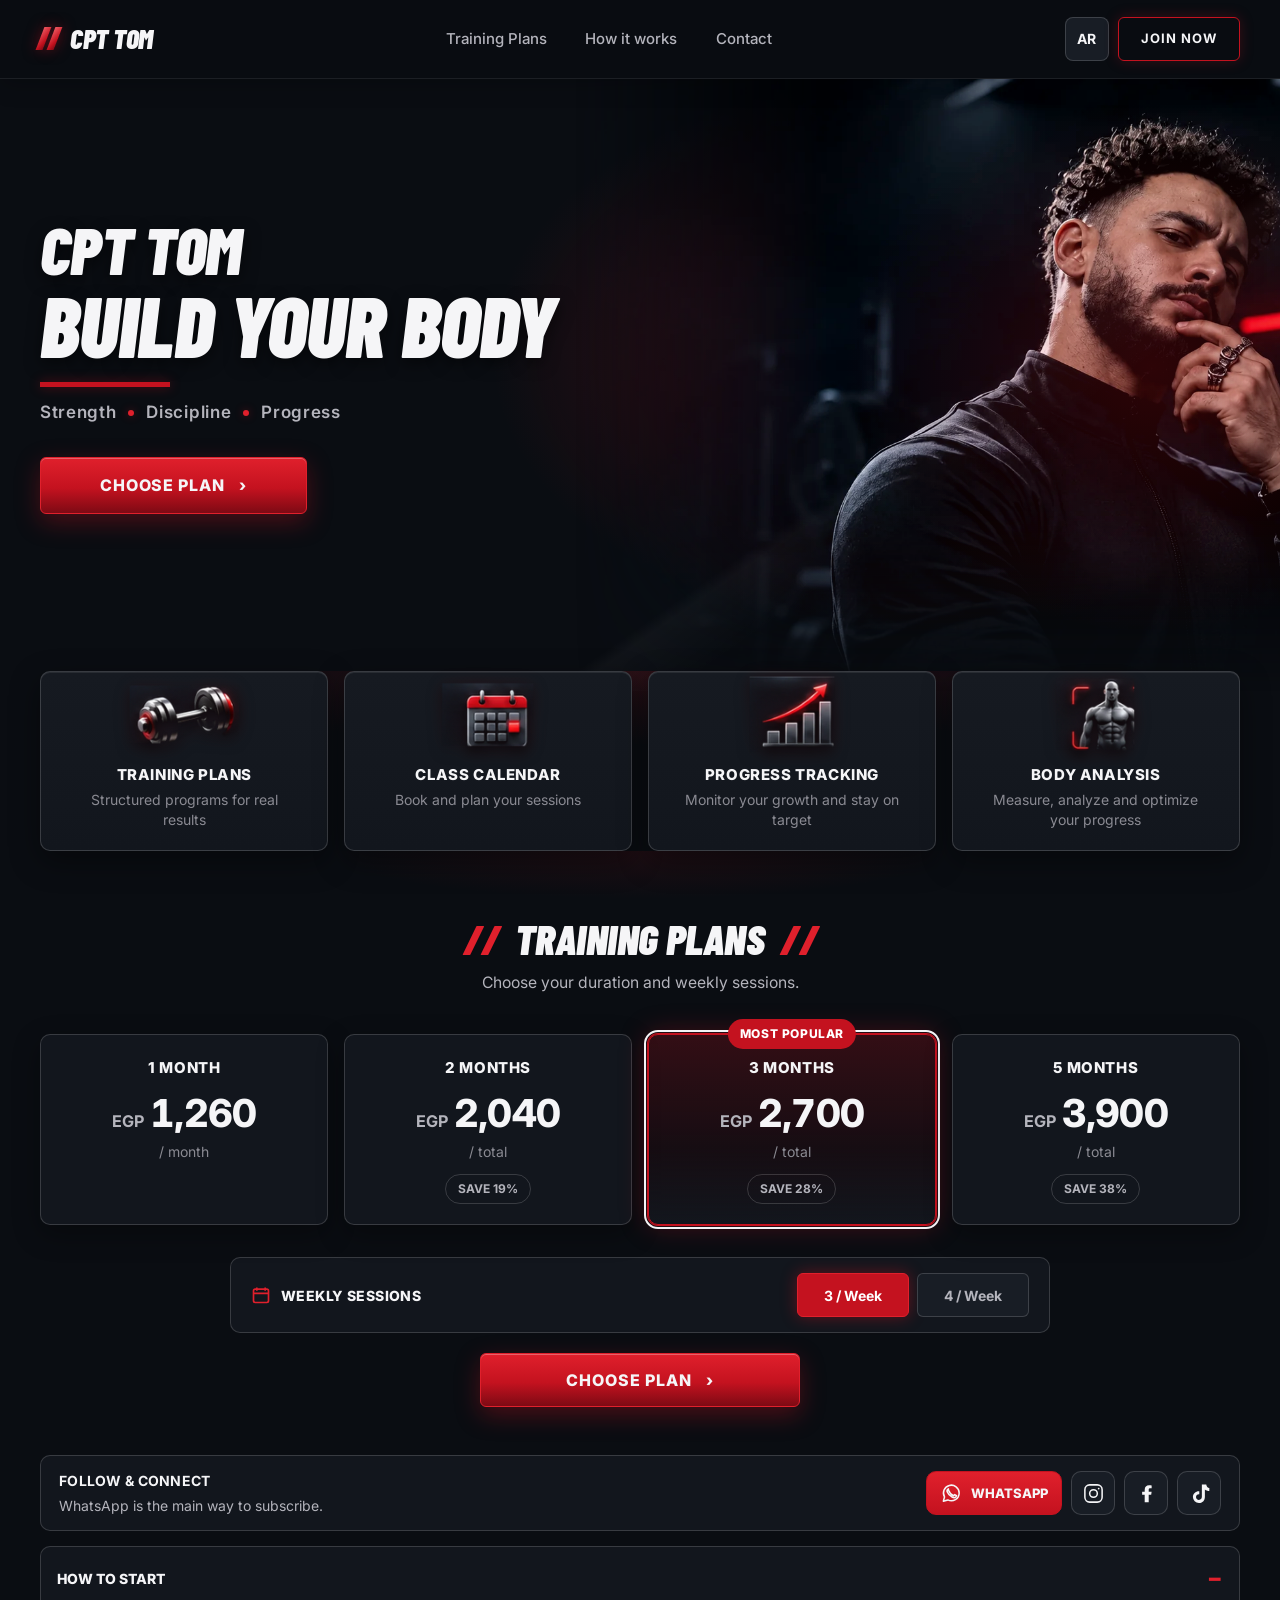
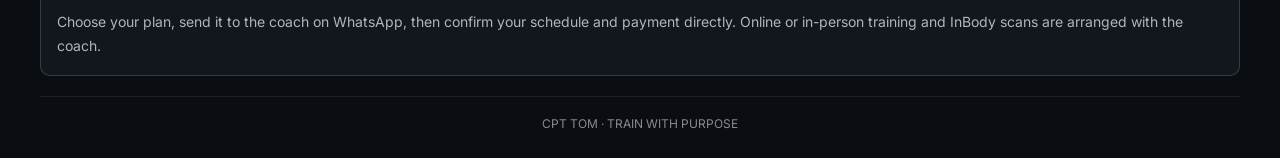
==== commit 061b3a2c: "CPT TOM V5.1: unify live and preview with audited responsive fixes" ====
--- a/preview/index.html
+++ b/preview/index.html
@@ -10,8 +10,8 @@
 <link rel="preconnect" href="https://fonts.googleapis.com">
 <link rel="preconnect" href="https://fonts.gstatic.com" crossorigin>
 <link href="https://fonts.googleapis.com/css2?family=Alexandria:wght@400;500;600;700;800;900&family=Barlow+Condensed:ital,wght@0,700;0,800;0,900;1,700;1,800;1,900&family=Inter:wght@400;500;600;700;800&display=swap" rel="stylesheet">
-<link rel="stylesheet" href="./styles.css?v=5.0.0">
-<script src="./app.js?v=5.0.0" defer></script>
+<link rel="stylesheet" href="./styles.css?v=5.1.0">
+<script src="./app.js?v=5.1.0" defer></script>
 </head>
 <body>
 <a class="skip-link" href="#plans">Skip to plans</a>
@@ -36,7 +36,7 @@
 <main>
 <section class="hero" id="home" aria-labelledby="headline">
  <div class="hero-light" aria-hidden="true"></div>
- <picture class="hero-picture" aria-hidden="true"><source srcset="./assets/hero-960.webp 960w, ./assets/hero-1672.webp 1672w" sizes="(max-width: 599px) 62vw, (max-width: 899px) 60vw, 55vw" type="image/webp"><img src="./assets/hero-1672.webp" width="1672" height="941" fetchpriority="high" alt=""></picture>
+ <picture class="hero-picture" aria-hidden="true"><source srcset="./assets/hero-960.webp 960w, ./assets/hero-1672.webp 1672w" sizes="(max-width: 599px) 100vw, (max-width: 899px) 90vw, 80vw" type="image/webp"><img src="./assets/hero-1672.webp" width="1672" height="941" fetchpriority="high" alt=""></picture>
  <div class="container hero-content">
   <div class="hero-text">
    <h1 id="headline"><span class="hero-line hero-name">CPT TOM</span><span class="hero-line hero-slogan" id="heroSlogan">BUILD YOUR BODY</span></h1>
@@ -71,11 +71,11 @@
 <section class="connect-section container" id="social" aria-labelledby="connectTitle">
  <div class="connect-copy"><h2 id="connectTitle" data-copy="connect">FOLLOW & CONNECT</h2><p data-copy="socialNote">WhatsApp is the main way to subscribe.</p></div>
  <div class="socials"><a id="waLink" class="social-wa" aria-label="Contact Coach Tom on WhatsApp" href="https://wa.me/201028820336" target="_blank" rel="noopener noreferrer"><svg viewBox="0 0 24 24" aria-hidden="true"><path d="M20 11.5a8.1 8.1 0 0 1-11.8 7.2L3.5 20l1.2-4.4a8.2 8.2 0 1 1 15.3-4.1Z"/><path d="M8.8 8.4c.9 2.5 2.5 4.7 5.4 6l1.1-1.2 2 1.1c-.4 2-2.4 2.6-4.7 1.4-2.4-1.1-4.1-3-5-5.2-.6-1.5-.2-2.6 1.2-3.4Z"/></svg><span data-copy="wa">WHATSAPP</span></a>
- <a class="social-icon" aria-label="Instagram @realltom" href="https://www.instagram.com/realltom?mdxt=MWxmcG5kMXVlczNxZg%3D%3D" target="_blank" rel="noopener noreferrer"><svg viewBox="0 0 24 24" aria-hidden="true"><rect x="3" y="3" width="18" height="18" rx="5"/><circle cx="12" cy="12" r="4"/><circle cx="17.4" cy="6.8" r=".9" fill="currentColor" stroke="none"/></svg></a>
- <a class="social-icon facebook" aria-label="Facebook" href="https://www.facebook.com/Mohamed0Mahmoud0Mohamed?rdid=JMkt4RcbMH9lc3c1&share_url=https%3A%2F%2Fwww.facebook.com%2Fshare%2F1LvU3iLMdf%2F#" target="_blank" rel="noopener noreferrer"><svg viewBox="0 0 24 24" aria-hidden="true"><path d="M14.3 21v-7.6h2.6l.45-3.3H14.3V8c0-.95.27-1.5 1.65-1.5h1.42V3.62c-.55-.08-1.6-.2-2.7-.2-2.72 0-4.55 1.67-4.55 4.8v1.9H7.45v3.3h2.67V21z"/></svg></a>
- <a class="social-icon tiktok" aria-label="TikTok @realltom00" href="https://www.tiktok.com/@realltom00?_r=1&_t=ZS-9AzmpaJ8pGv" target="_blank" rel="noopener noreferrer"><svg viewBox="0 0 24 24" aria-hidden="true"><path d="M16 2.5h3.05c.18 2.04 1.48 3.49 3.2 3.67v3.16c-1.8-.03-3.33-.64-4.64-1.63v7.83c0 3.7-2.67 6.36-6.25 6.36a6.2 6.2 0 0 1-6.23-6.15c0-3.62 2.94-6.31 6.65-6.13v3.12c-2.05-.19-3.42 1.12-3.42 2.96 0 1.7 1.34 2.97 3.04 2.97 1.8 0 3.06-1.21 3.06-3.15V2.5z"/></svg></a></div>
+ <a class="social-icon" aria-label="Instagram @realltom" href="https://www.instagram.com/realltom" target="_blank" rel="noopener noreferrer"><svg viewBox="0 0 24 24" aria-hidden="true"><rect x="3" y="3" width="18" height="18" rx="5"/><circle cx="12" cy="12" r="4"/><circle cx="17.4" cy="6.8" r=".9" fill="currentColor" stroke="none"/></svg></a>
+ <a class="social-icon facebook" aria-label="Facebook" href="https://www.facebook.com/Mohamed0Mahmoud0Mohamed" target="_blank" rel="noopener noreferrer"><svg viewBox="0 0 24 24" aria-hidden="true"><path d="M14.3 21v-7.6h2.6l.45-3.3H14.3V8c0-.95.27-1.5 1.65-1.5h1.42V3.62c-.55-.08-1.6-.2-2.7-.2-2.72 0-4.55 1.67-4.55 4.8v1.9H7.45v3.3h2.67V21z"/></svg></a>
+ <a class="social-icon tiktok" aria-label="TikTok @realltom00" href="https://www.tiktok.com/@realltom00" target="_blank" rel="noopener noreferrer"><svg viewBox="0 0 24 24" aria-hidden="true"><path d="M16 2.5h3.05c.18 2.04 1.48 3.49 3.2 3.67v3.16c-1.8-.03-3.33-.64-4.64-1.63v7.83c0 3.7-2.67 6.36-6.25 6.36a6.2 6.2 0 0 1-6.23-6.15c0-3.62 2.94-6.31 6.65-6.13v3.12c-2.05-.19-3.42 1.12-3.42 2.96 0 1.7 1.34 2.97 3.04 2.97 1.8 0 3.06-1.21 3.06-3.15V2.5z"/></svg></a></div>
 </section>
-<section class="guide-section container" id="guide"><details open><summary data-copy="guideTitle">HOW TO START / COMMON QUESTIONS</summary><p data-copy="guideText">Choose your plan, send it to the coach on WhatsApp, then confirm your schedule and payment directly. Online or in-person training and InBody scans are arranged with the coach.</p></details></section>
+<section class="guide-section container" id="guide"><details open><summary data-copy="guideTitle">HOW TO START</summary><p data-copy="guideText">Choose your plan, send it to the coach on WhatsApp, then confirm your schedule and payment directly. Online or in-person training and InBody scans are arranged with the coach.</p></details></section>
 </main>
 <footer class="footer container"><span data-copy="footer">CPT TOM · TRAIN WITH PURPOSE</span></footer>
 </body></html>
--- a/preview/styles.css
+++ b/preview/styles.css
@@ -41,23 +41,66 @@
 @media(min-width:1920px){:root{--max:1320px}.hero{min-height:620px}}
 @media(prefers-reduced-motion:reduce){*,*::before,*::after{scroll-behavior:auto!important;transition-duration:0.01ms!important;animation-duration:0.01ms!important}}
 
-/* Camera composition / natural fade: keep the face inside the right third on narrow screens. */
-@media(max-width:599px){
- .hero-picture img{object-position:100% 18%}
- .hero-slogan .mobile-break{display:block;white-space:nowrap}
- .hero-slogan .mobile-break:last-child{transform:scaleX(.88);transform-origin:left center;width:114%}
- .is-ar .hero-slogan .mobile-break:last-child{transform:none;width:auto;white-space:normal}
- .feature-image{width:118px;margin-top:-38px}
- .feature{min-height:130px;padding-top:38px}
-}
-@media(min-width:600px){.hero-slogan .mobile-break{display:inline}.hero-slogan .mobile-break+ .mobile-break:before{content:' '}}
+/* V5.1 adjustments from the third measured audit; all theme variables unchanged. */
 .save .save-amount{direction:ltr;unicode-bidi:isolate;display:inline-block}
 .save.is-ar-save{direction:rtl;unicode-bidi:isolate}
-@media(max-width:599px){
- .hero-picture{right:-34px;max-width:none}
- .hero-picture{-webkit-mask-image:linear-gradient(to right,transparent 0%,#000 62%),linear-gradient(to top,transparent 0%,#000 30%);mask-image:linear-gradient(to right,transparent 0%,#000 62%),linear-gradient(to top,transparent 0%,#000 30%)}
-}
-/* The approved mockup uses oversized metal icon renders hovering over the feature cards. */
+.hero-picture img{object-position:65% 20%}
+.is-ar .hero-name{font-size:clamp(28px,18px + 2.8vw,60px);font-family:'Barlow Condensed',Impact,sans-serif}
+.is-ar .hero-slogan{font:normal 900 clamp(36px,22px + 4.2vw,80px)/1.15 Alexandria,Arial,sans-serif;letter-spacing:0;max-width:640px;direction:rtl;text-align:left;unicode-bidi:isolate}
+.is-ar .hero-slogan .ar-line{display:block}
+.brand,.desktop-nav a{min-height:44px;display:inline-flex;align-items:center}.desktop-nav a{min-width:44px;justify-content:center}.nav-join{min-height:44px}
+/* Keep the feature visuals above their cards, not clipped within them. */
 .feature-image{width:clamp(124px,11vw,176px);margin-top:-49px}
 .feature{padding-top:43px}
-@media(max-width:599px){.feature-image{width:130px;margin-top:-43px}.feature{padding-top:40px}.hero-picture{right:-60px}}
+@media(hover:hover){.feature:hover .feature-image{transform:translateY(-4px)}}
+@media(max-width:599px){
+  .hero{min-height:510px}
+  .hero-picture{width:64%;right:0;top:0;bottom:auto;height:74%;
+    -webkit-mask-image:linear-gradient(to right,transparent 0%,#000 34%,#000 100%),linear-gradient(to top,transparent 0%,#000 23%,#000 100%);
+    mask-image:linear-gradient(to right,transparent 0%,#000 34%,#000 100%),linear-gradient(to top,transparent 0%,#000 23%,#000 100%)}
+  .hero-picture img{object-position:84% 18%;filter:contrast(1.06) saturate(.98)}
+  .hero-content{align-items:flex-end}
+  .hero-text{position:relative;max-width:min(94%,360px);width:100%;padding:0 0 24px;isolation:isolate}
+  .hero-text::before{content:'';position:absolute;z-index:-1;inset:-14px -24px -5px -16px;pointer-events:none;background:linear-gradient(to right,rgba(10,13,18,.85),rgba(10,13,18,.6) 70%,transparent)}
+  .hero-line.hero-name{font-size:clamp(28px,8.4vw,34px)}
+  .hero-line.hero-slogan{font-size:clamp(36px,10.8vw,42px);line-height:1.05;max-width:300px}
+  .hero-slogan .mobile-break{display:block;white-space:nowrap}
+  .hero-slogan .mobile-break+ .mobile-break:before{content:none}
+  .tagline{gap:9px;flex-wrap:wrap;font-size:14px;max-width:300px}
+  .hero-cta{width:min(230px,100%)}
+  .is-ar .hero-line.hero-name{font-size:clamp(28px,8.4vw,34px)}
+  .is-ar .hero-line.hero-slogan{font-size:clamp(36px,22px + 4.2vw,80px);max-width:min(350px,100%);line-height:1.22;direction:rtl;text-align:left}
+  .is-ar .hero-slogan .ar-line{display:block;white-space:nowrap}
+  .feature-image{width:clamp(104px,31vw,140px);margin-top:-43px}
+  .feature{min-height:130px;padding-top:42px}
+  .pricing-stage{margin-inline:calc(-1*var(--pad))}
+  .pricing-rail{--card-size:min(72vw,calc(100vw - 112px));padding-left:calc((100% - var(--card-size))/2);padding-right:calc((100% - var(--card-size))/2);scroll-padding-inline:calc((100% - var(--card-size))/2)}
+  .plan-card{flex:0 0 var(--card-size)}
+}
+@media(min-width:600px){
+ .hero-slogan .mobile-break{display:inline}
+ .hero-slogan .mobile-break+.mobile-break:before{content:' '}
+}
+@media(min-width:600px) and (max-width:899px){.hero-picture img{object-position:84% 20%}}
+@media(min-width:900px){
+ .hero{background:radial-gradient(ellipse 48% 65% at 72% 45%,rgba(196,18,31,.36),transparent 70%),var(--bg)}
+ .features{background:radial-gradient(ellipse 60% 55% at 50% 0%,rgba(196,18,31,.16),transparent 75%)}
+ .plan-card.featured{box-shadow:0 0 0 1px var(--red),0 0 28px rgba(196,18,31,.35)}
+ .hero-picture img{object-position:65% 20%}
+ .pricing-rail{max-width:none;grid-template-columns:repeat(4,minmax(0,1fr));gap:clamp(10px,1.2vw,16px)}
+ .plan-price{font-size:clamp(32px,1.6vw + 18px,44px)}
+}
+@media(min-width:1920px){
+ body{background:radial-gradient(ellipse 50% 35% at 50% 55%,rgba(196,18,31,.1),transparent 70%),var(--bg)}
+ .hero{min-height:clamp(620px,32vw,820px)}
+ .hero-line.hero-name{font-size:clamp(72px,3.75vw,96px)}
+ .hero-line.hero-slogan{font-size:clamp(92px,4.8vw,124px)}
+ .hero-text{max-width:640px;transform:translateX(clamp(180px,12vw,300px))}
+ .tagline{font-size:19px}
+ .hero-cta{width:300px;height:62px;font-size:17px}
+ .hero-underline{width:150px;height:6px}
+ .hero-picture{width:58%}
+ .hero-picture img{object-position:62% 20%}
+ .is-ar .hero-line.hero-name{font-size:clamp(72px,3.75vw,96px)}
+ .is-ar .hero-line.hero-slogan{font-size:clamp(86px,4.8vw,124px)}
+}
